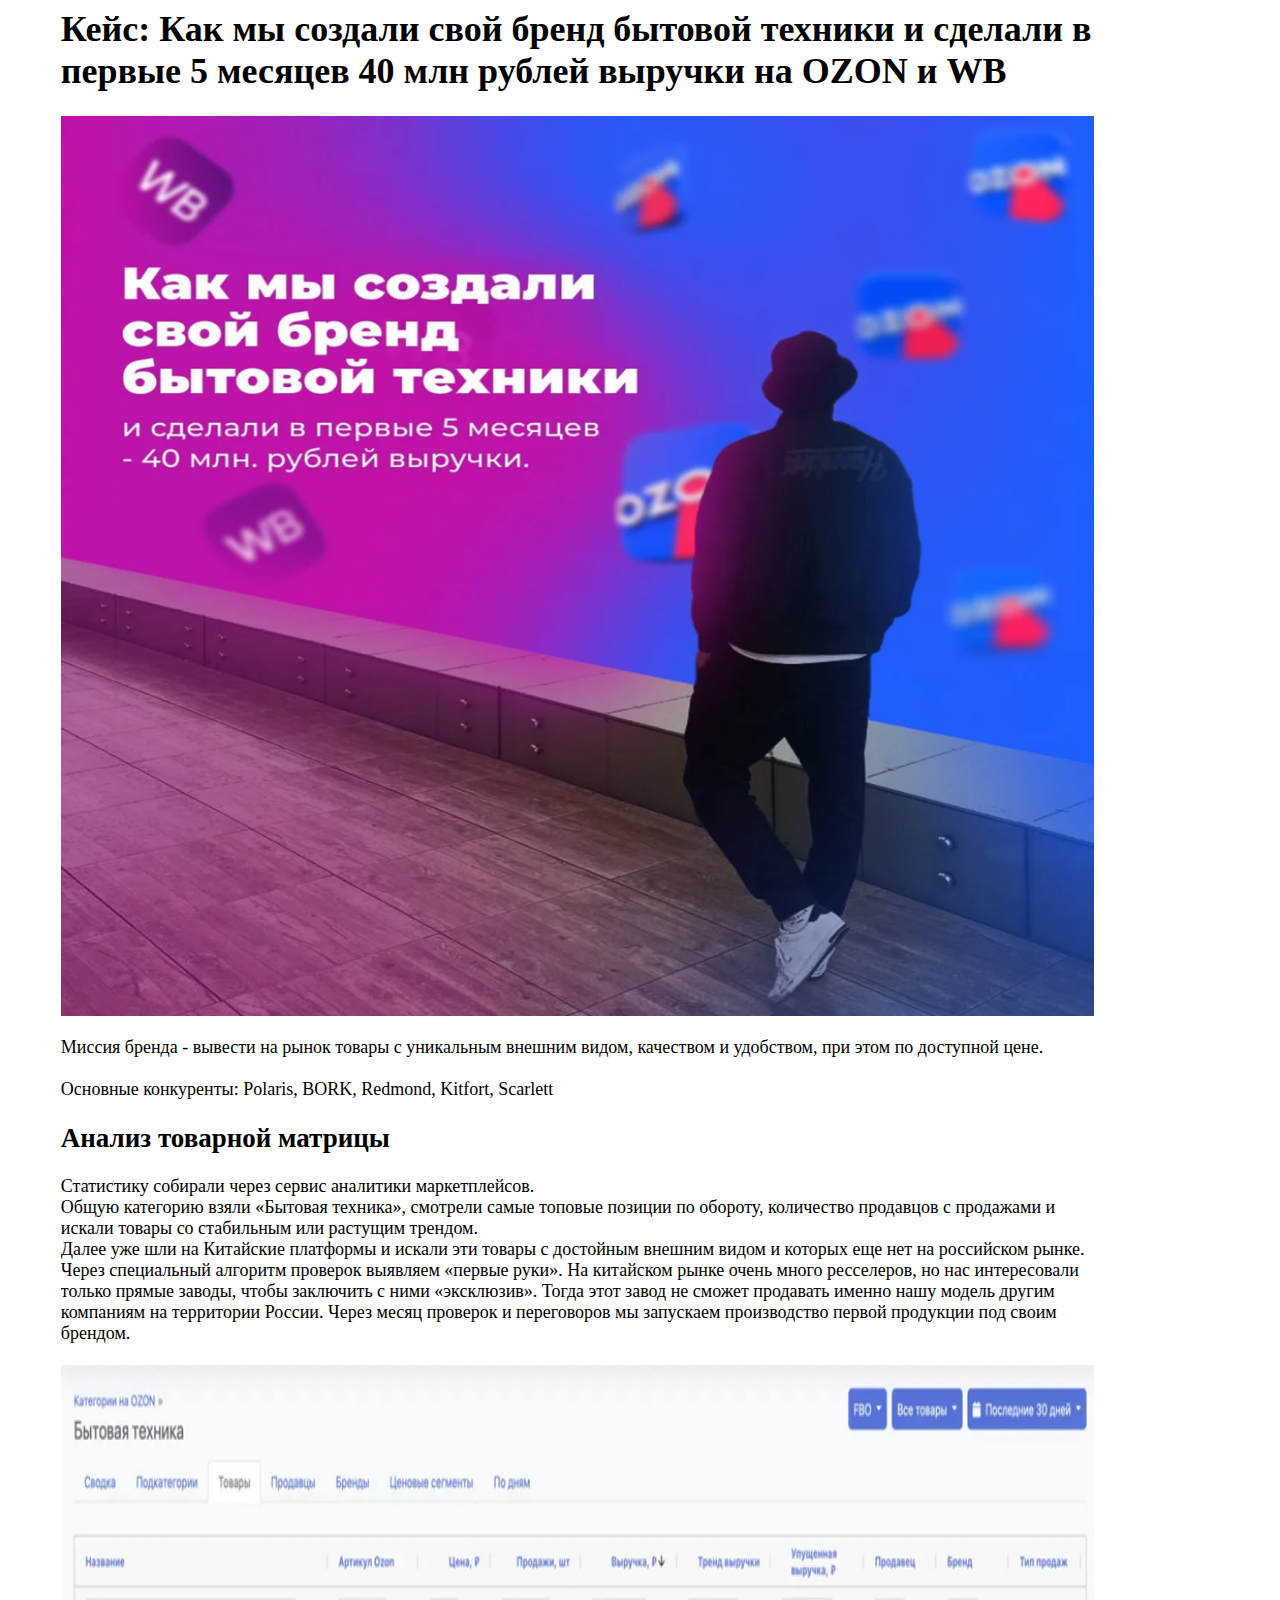
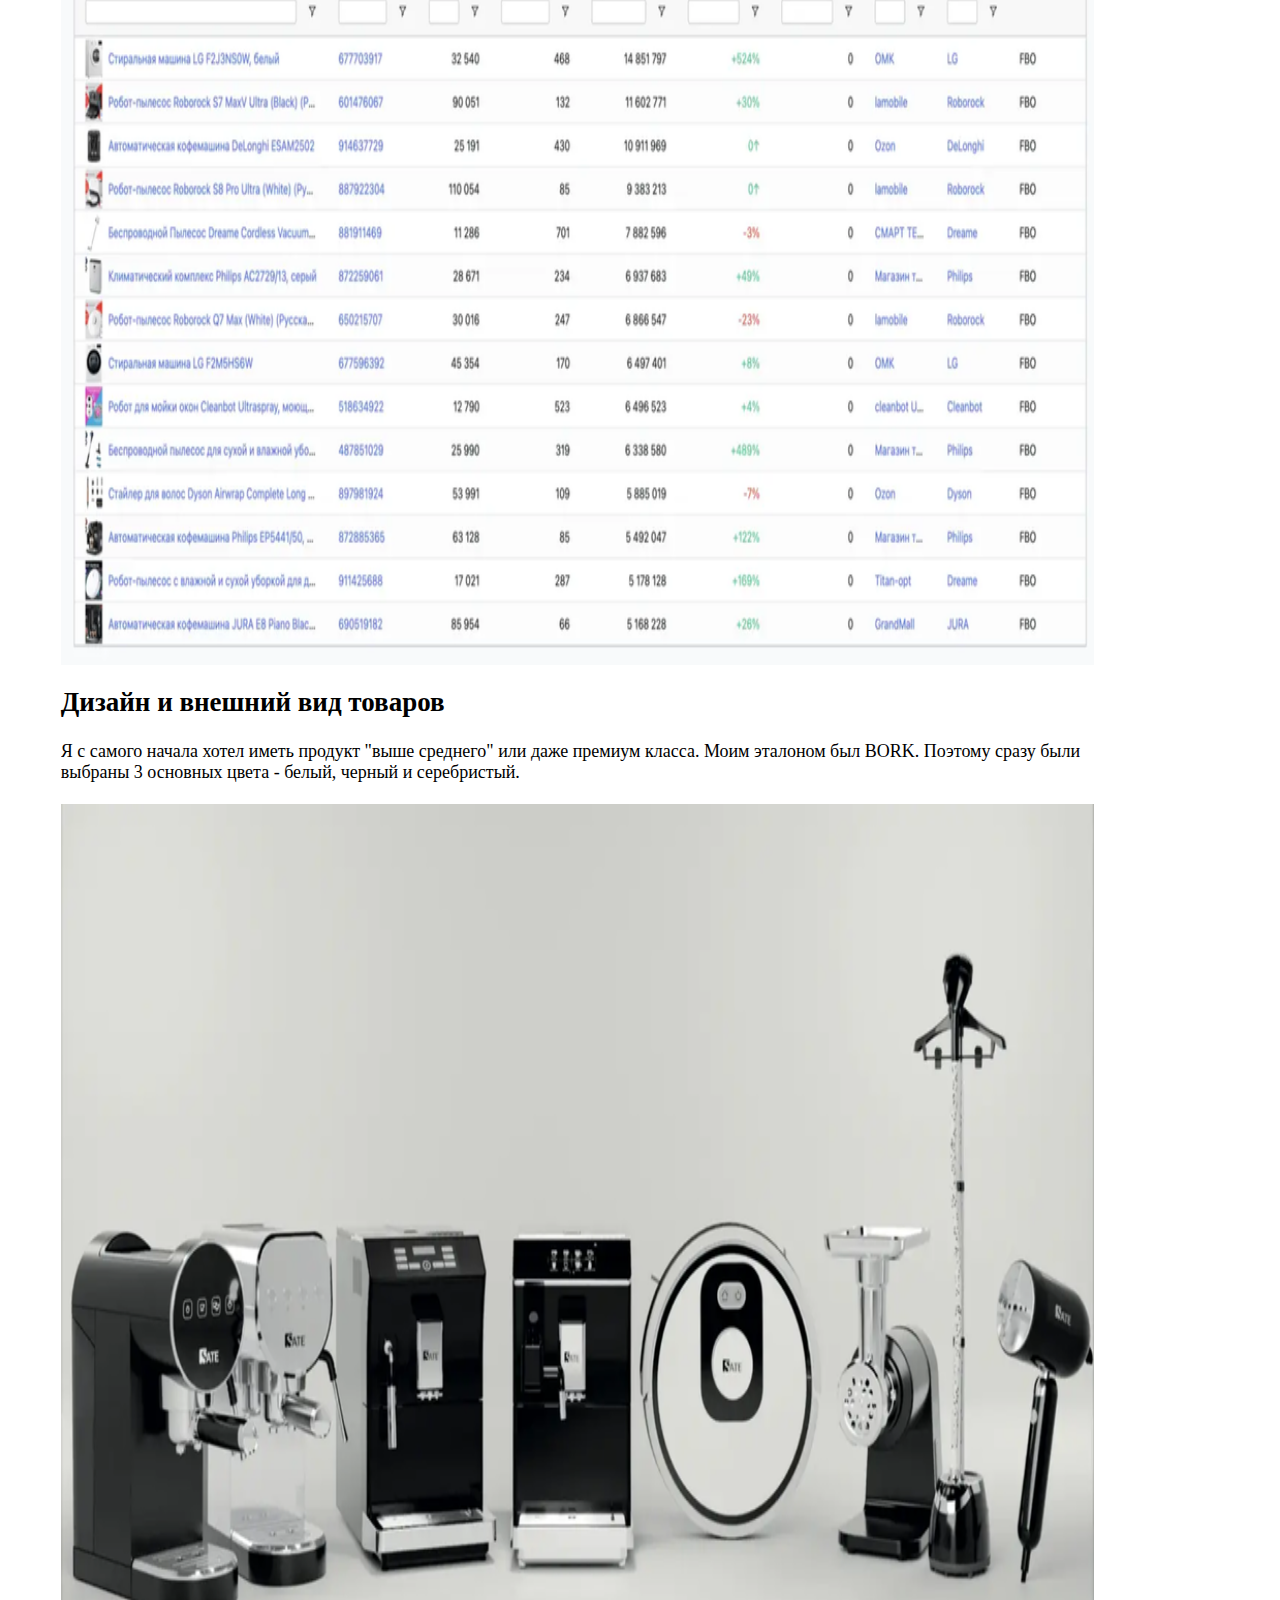
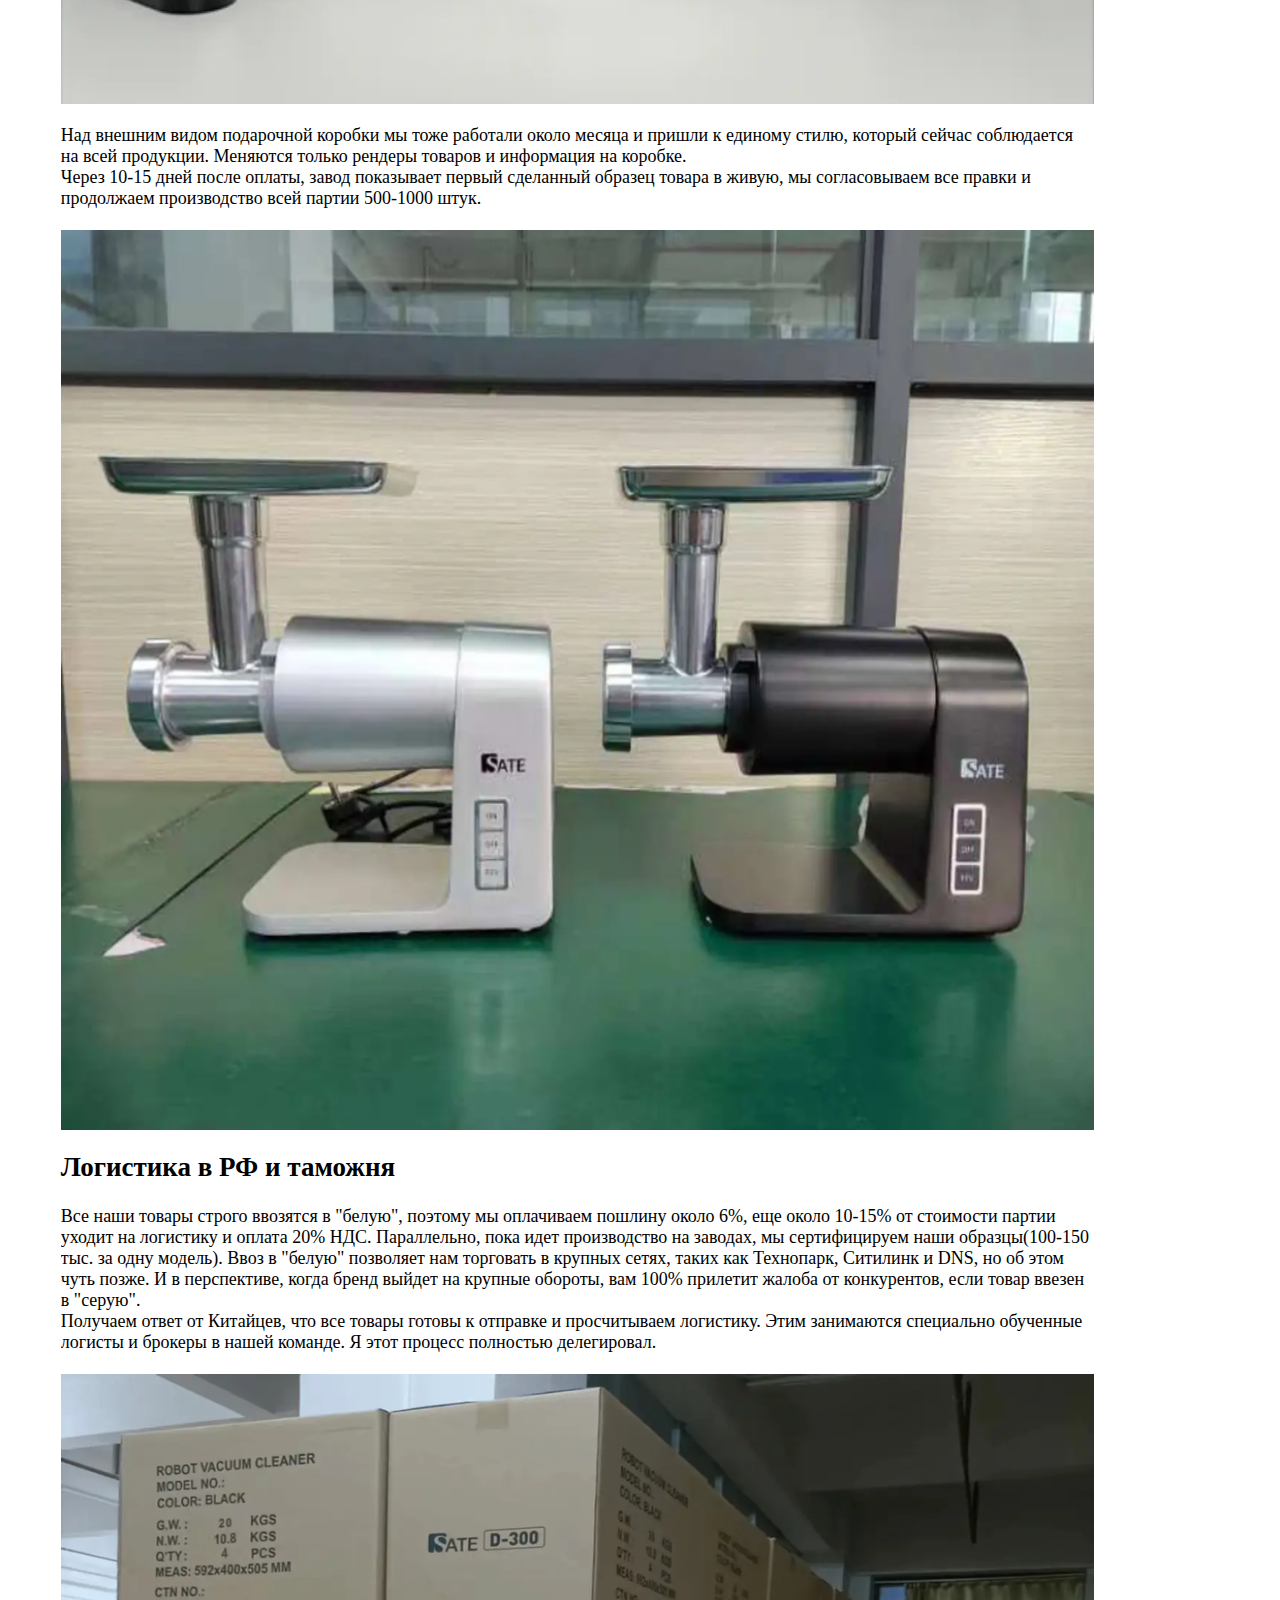
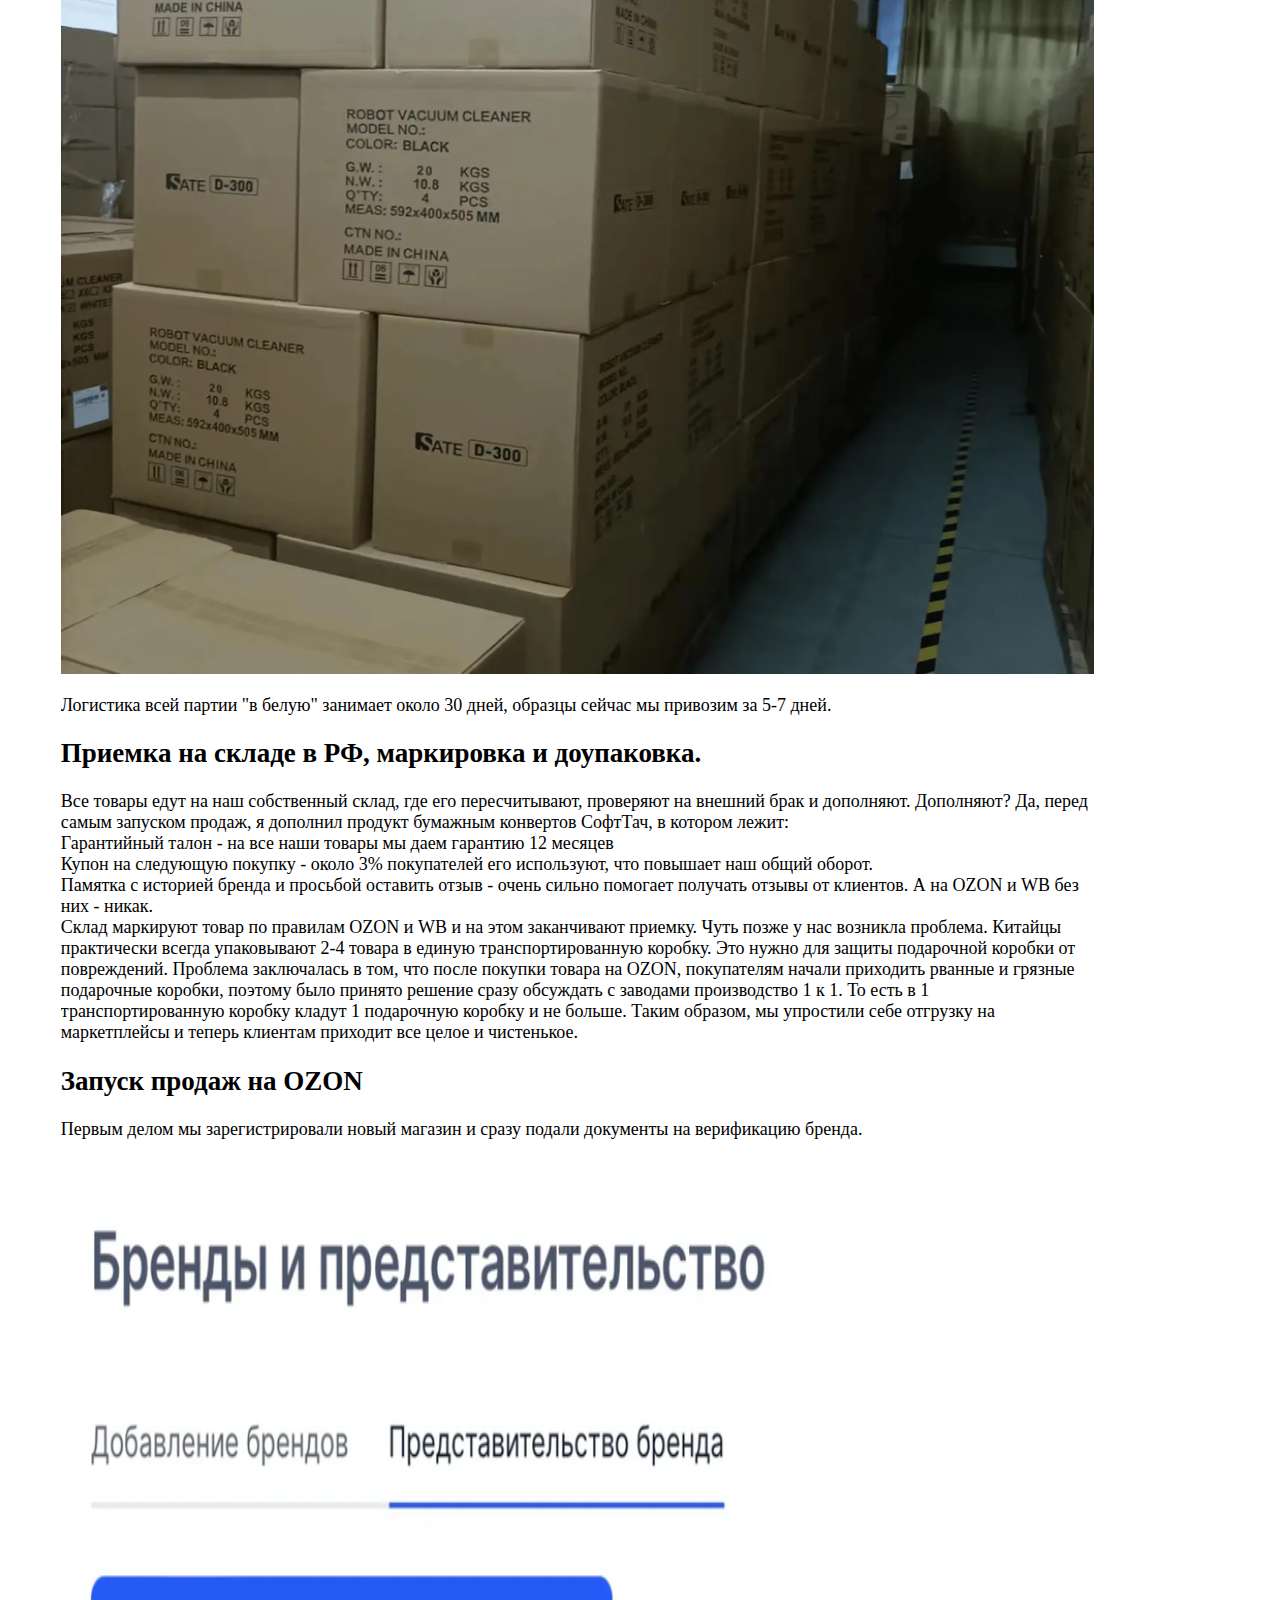
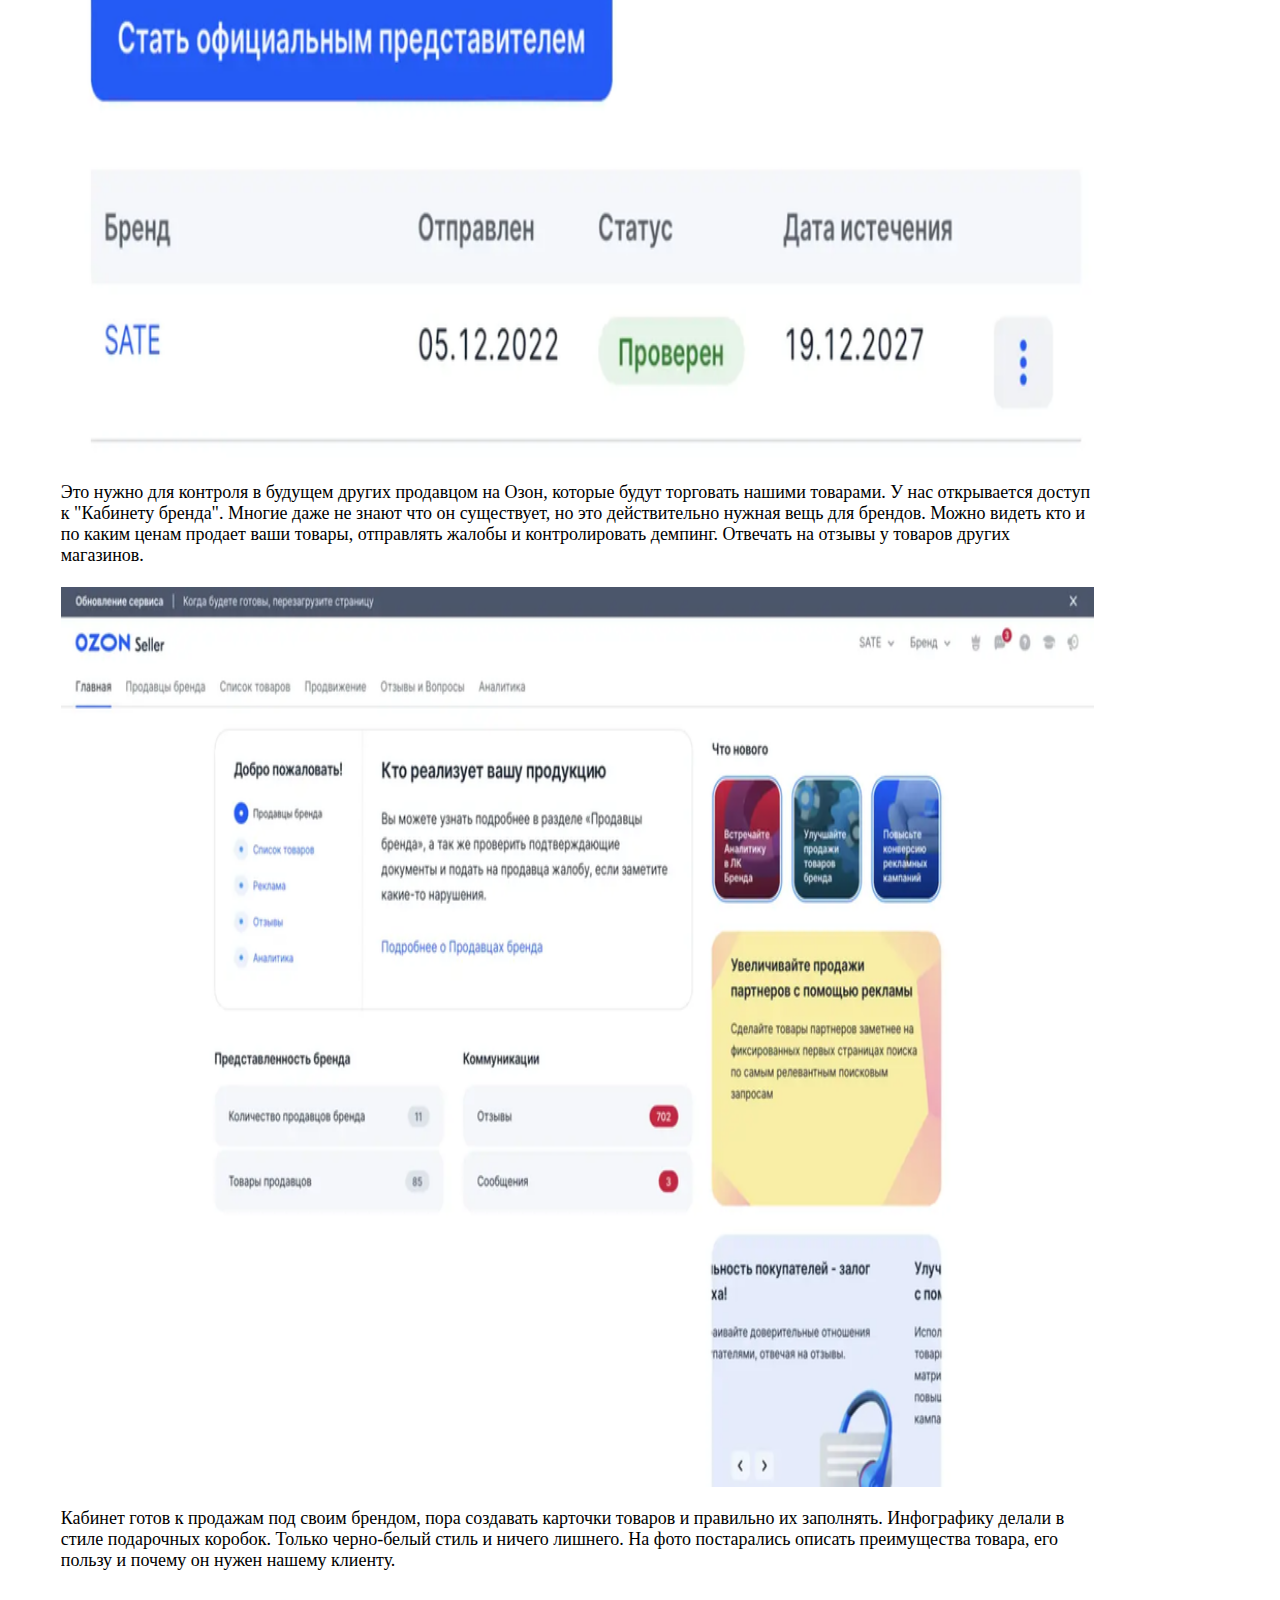
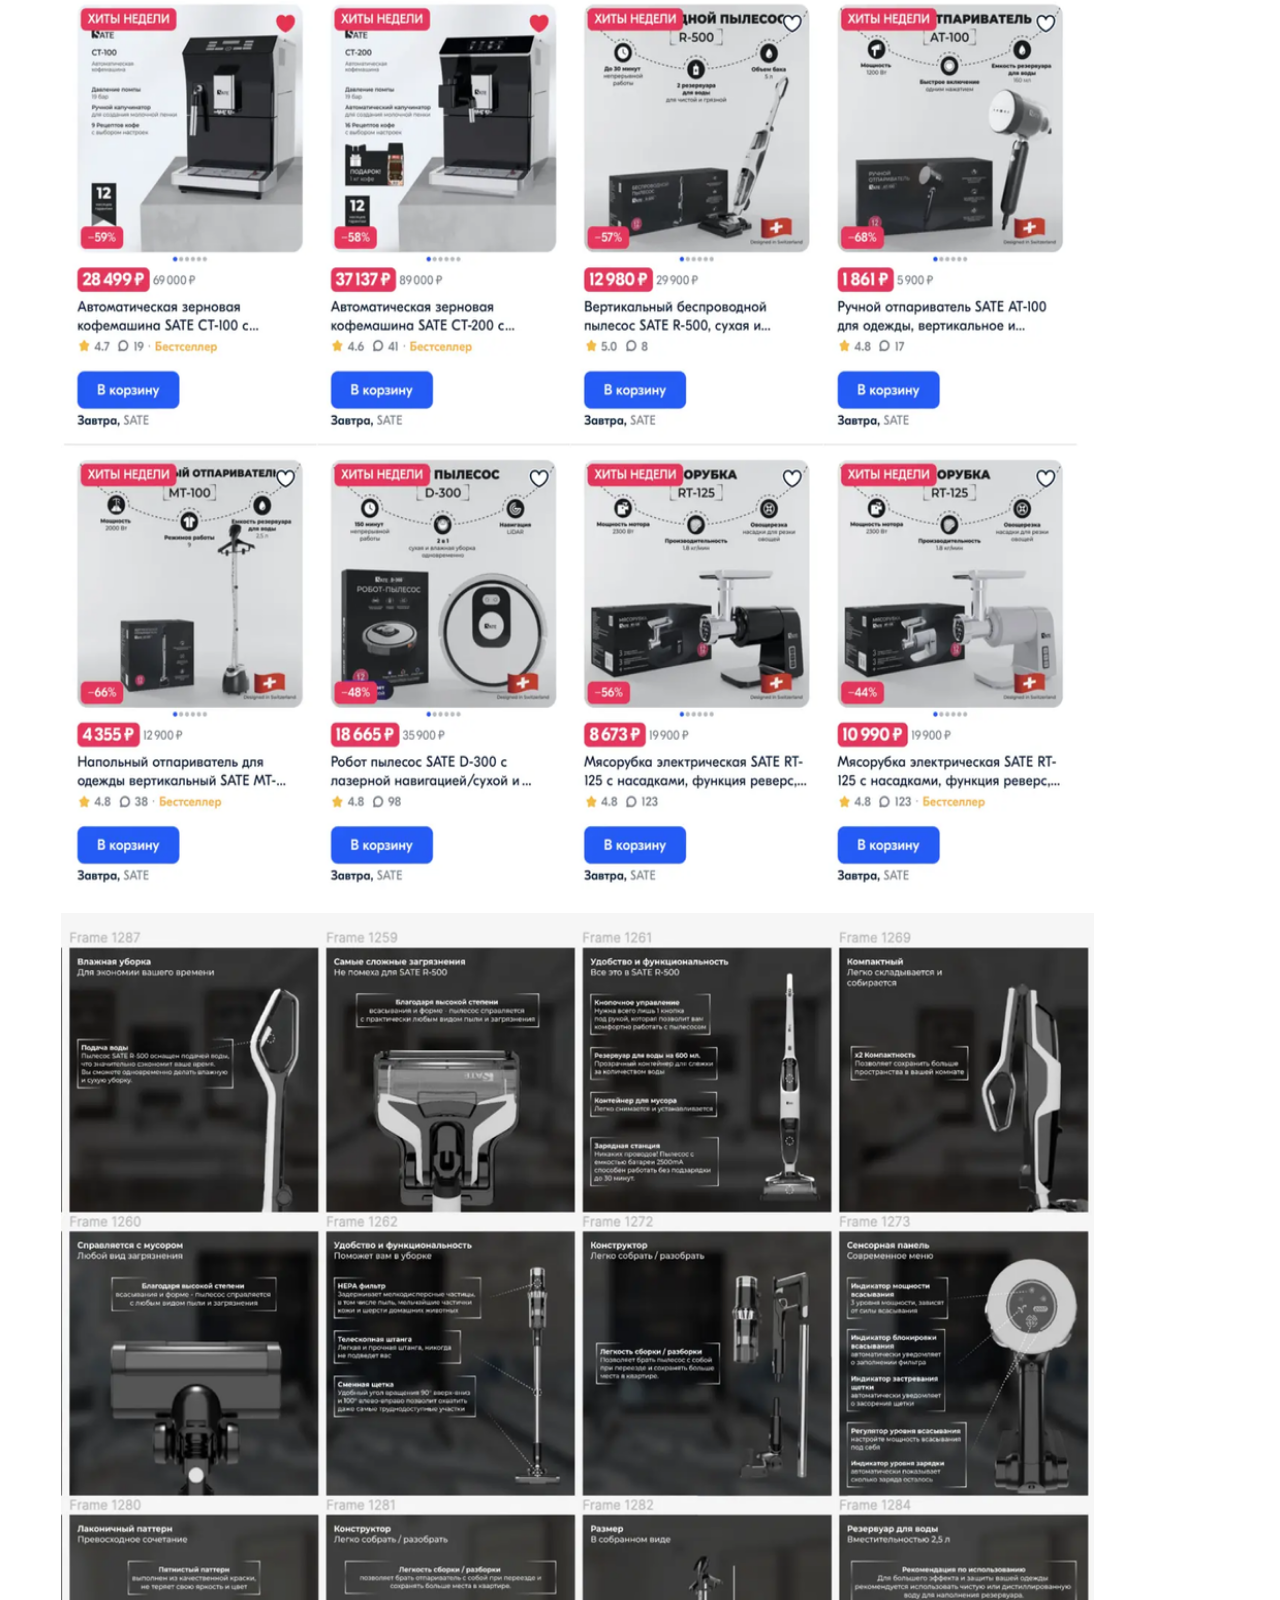
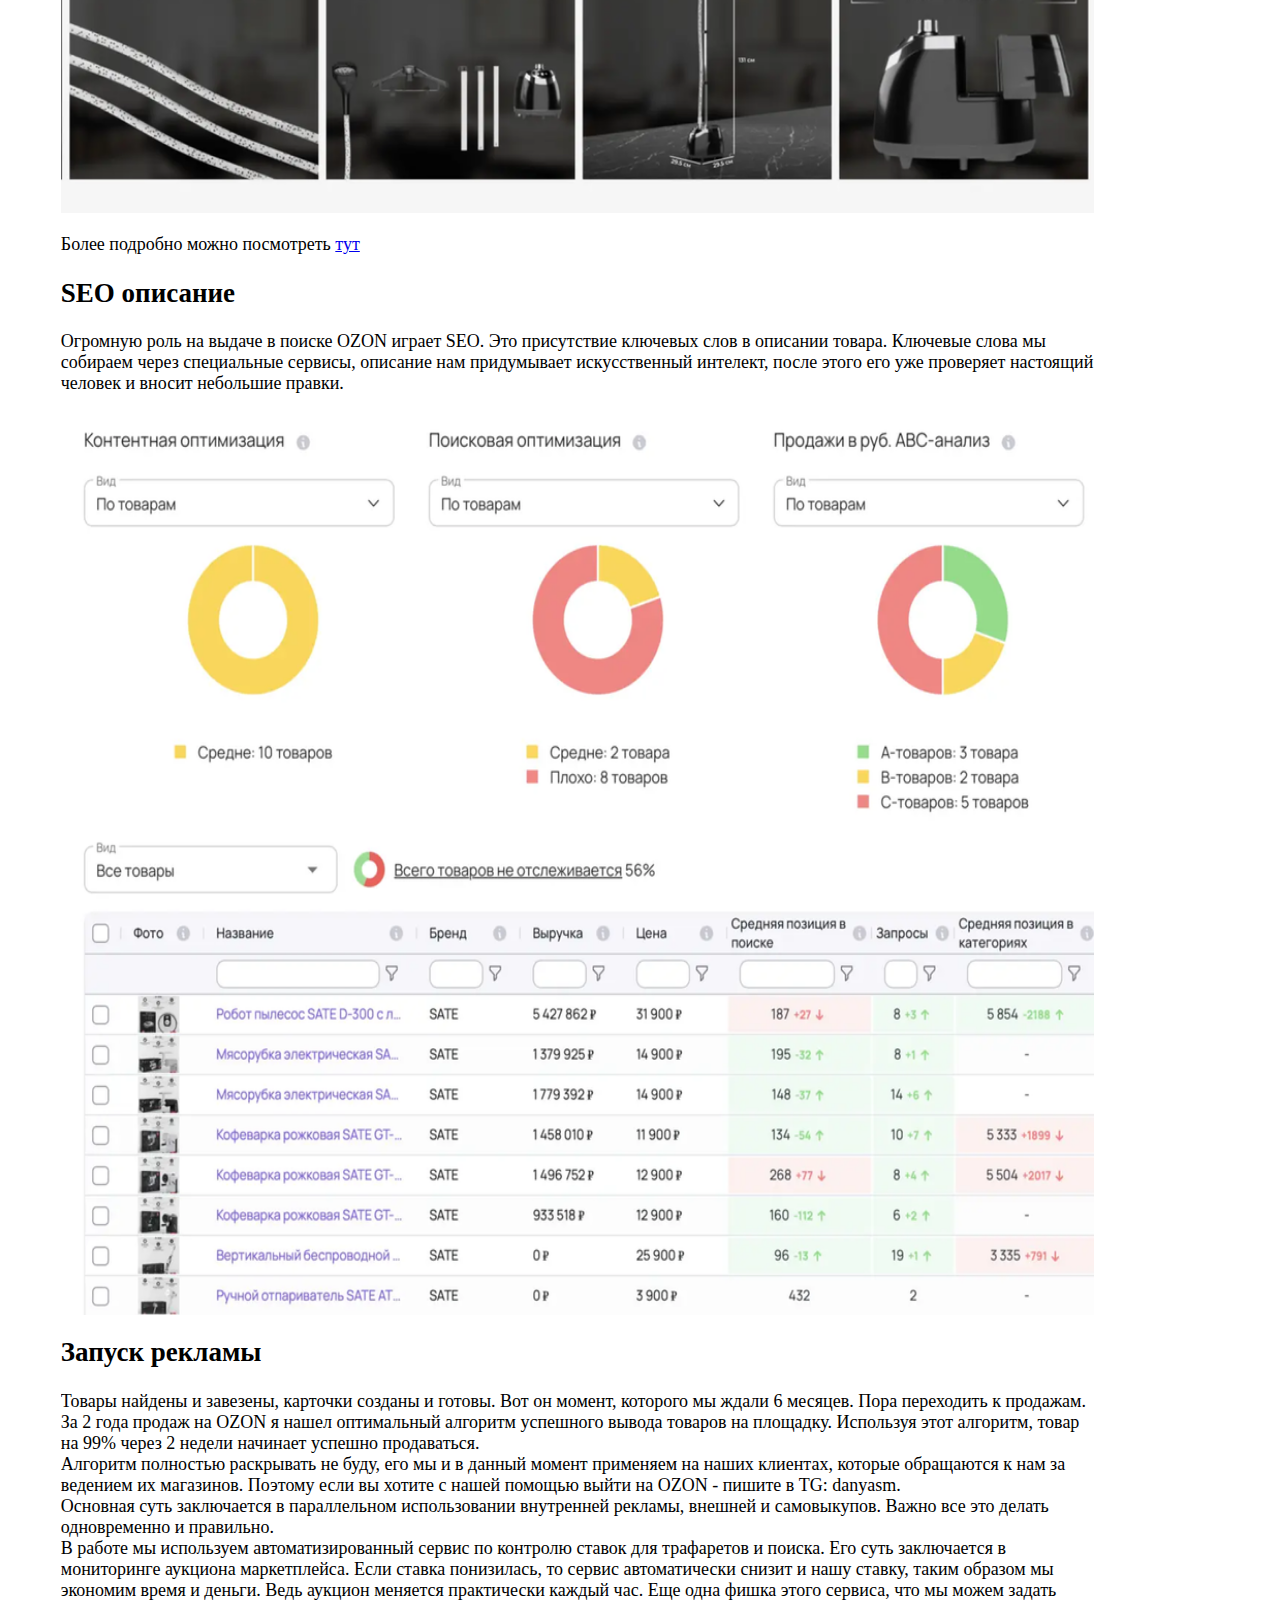
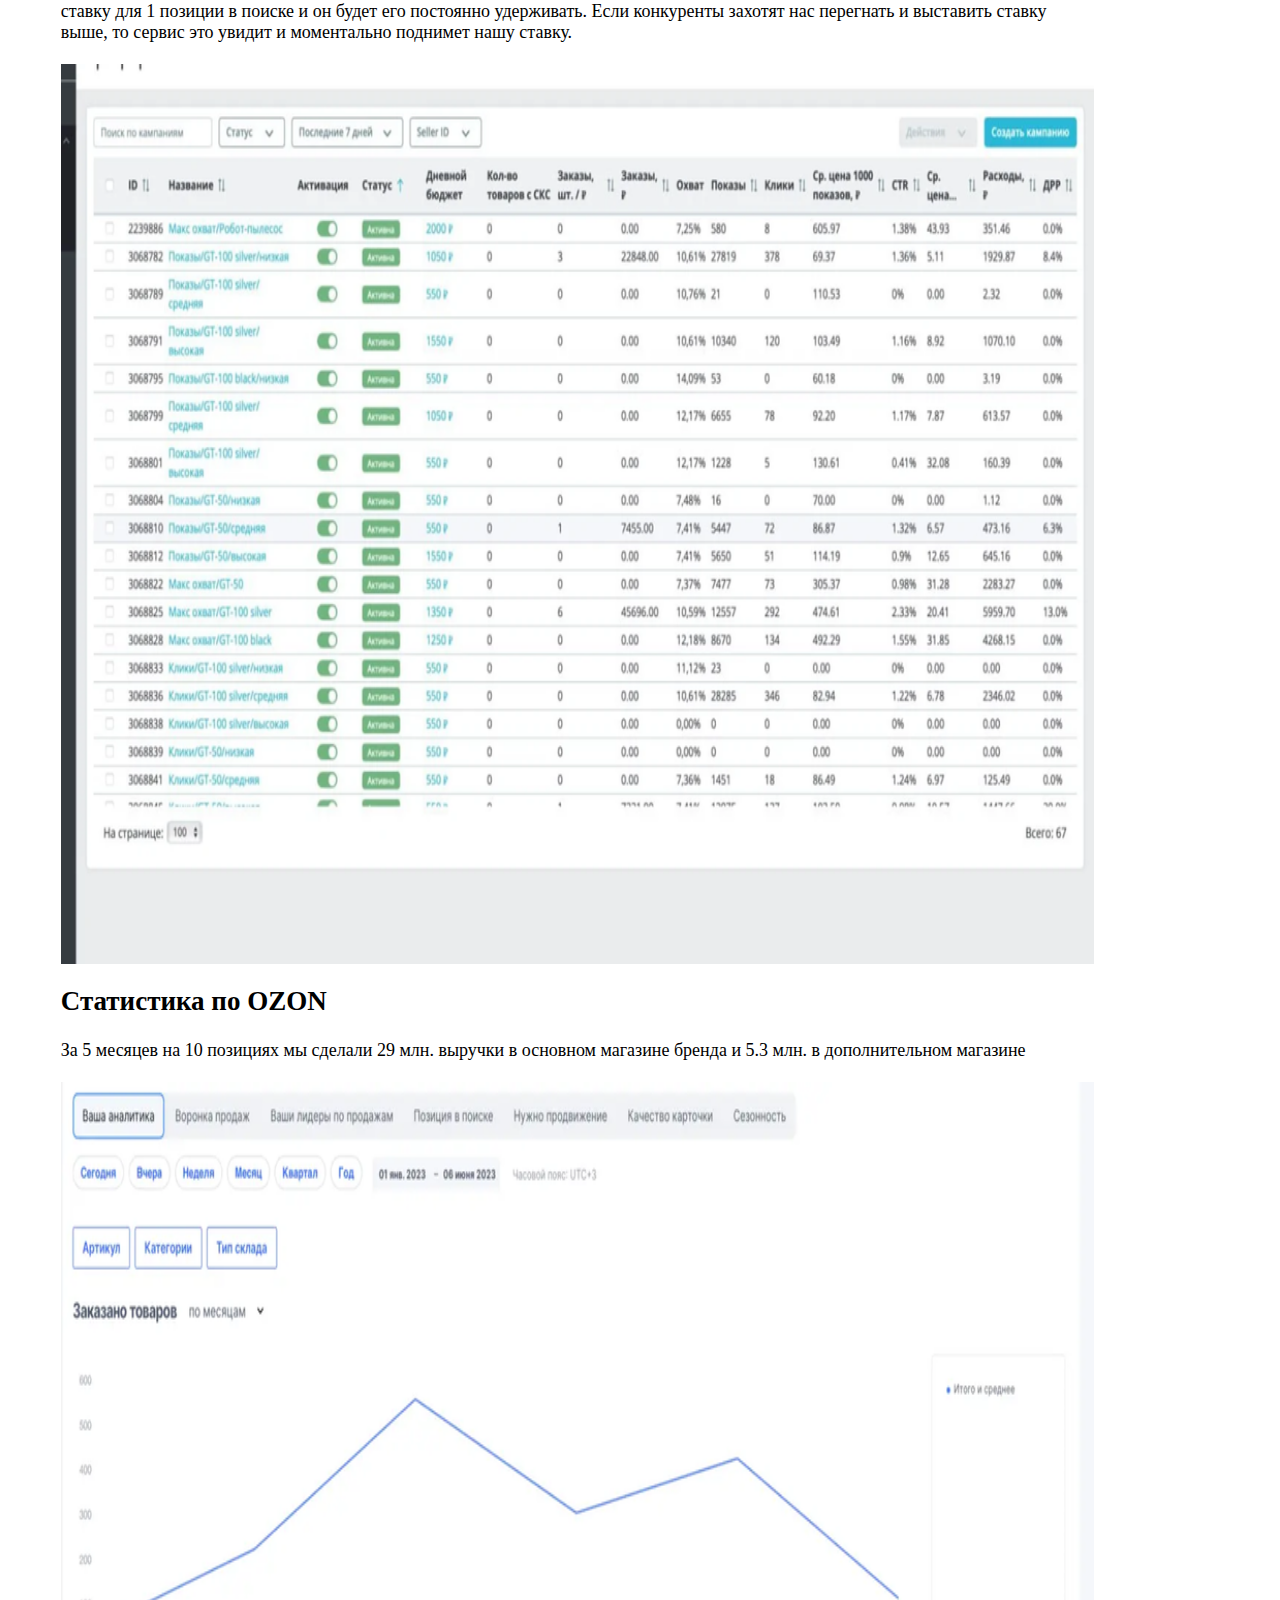
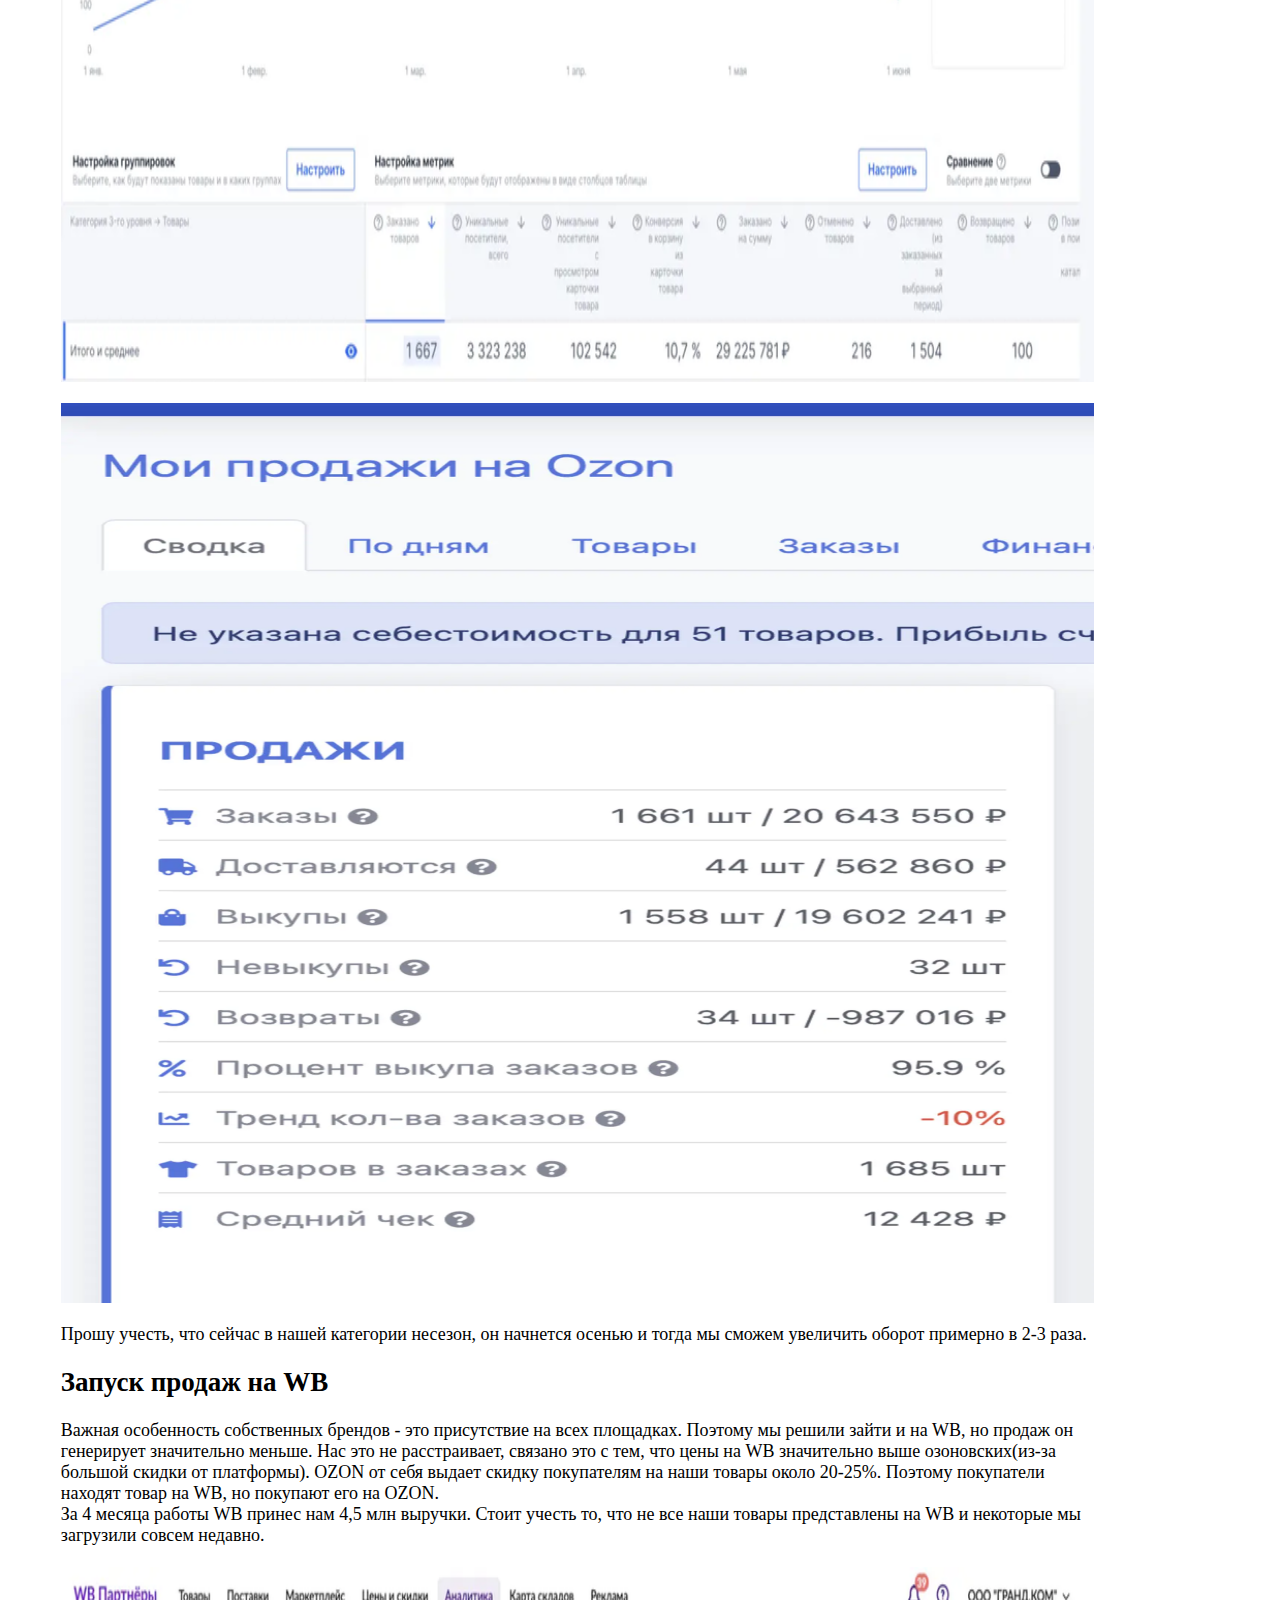
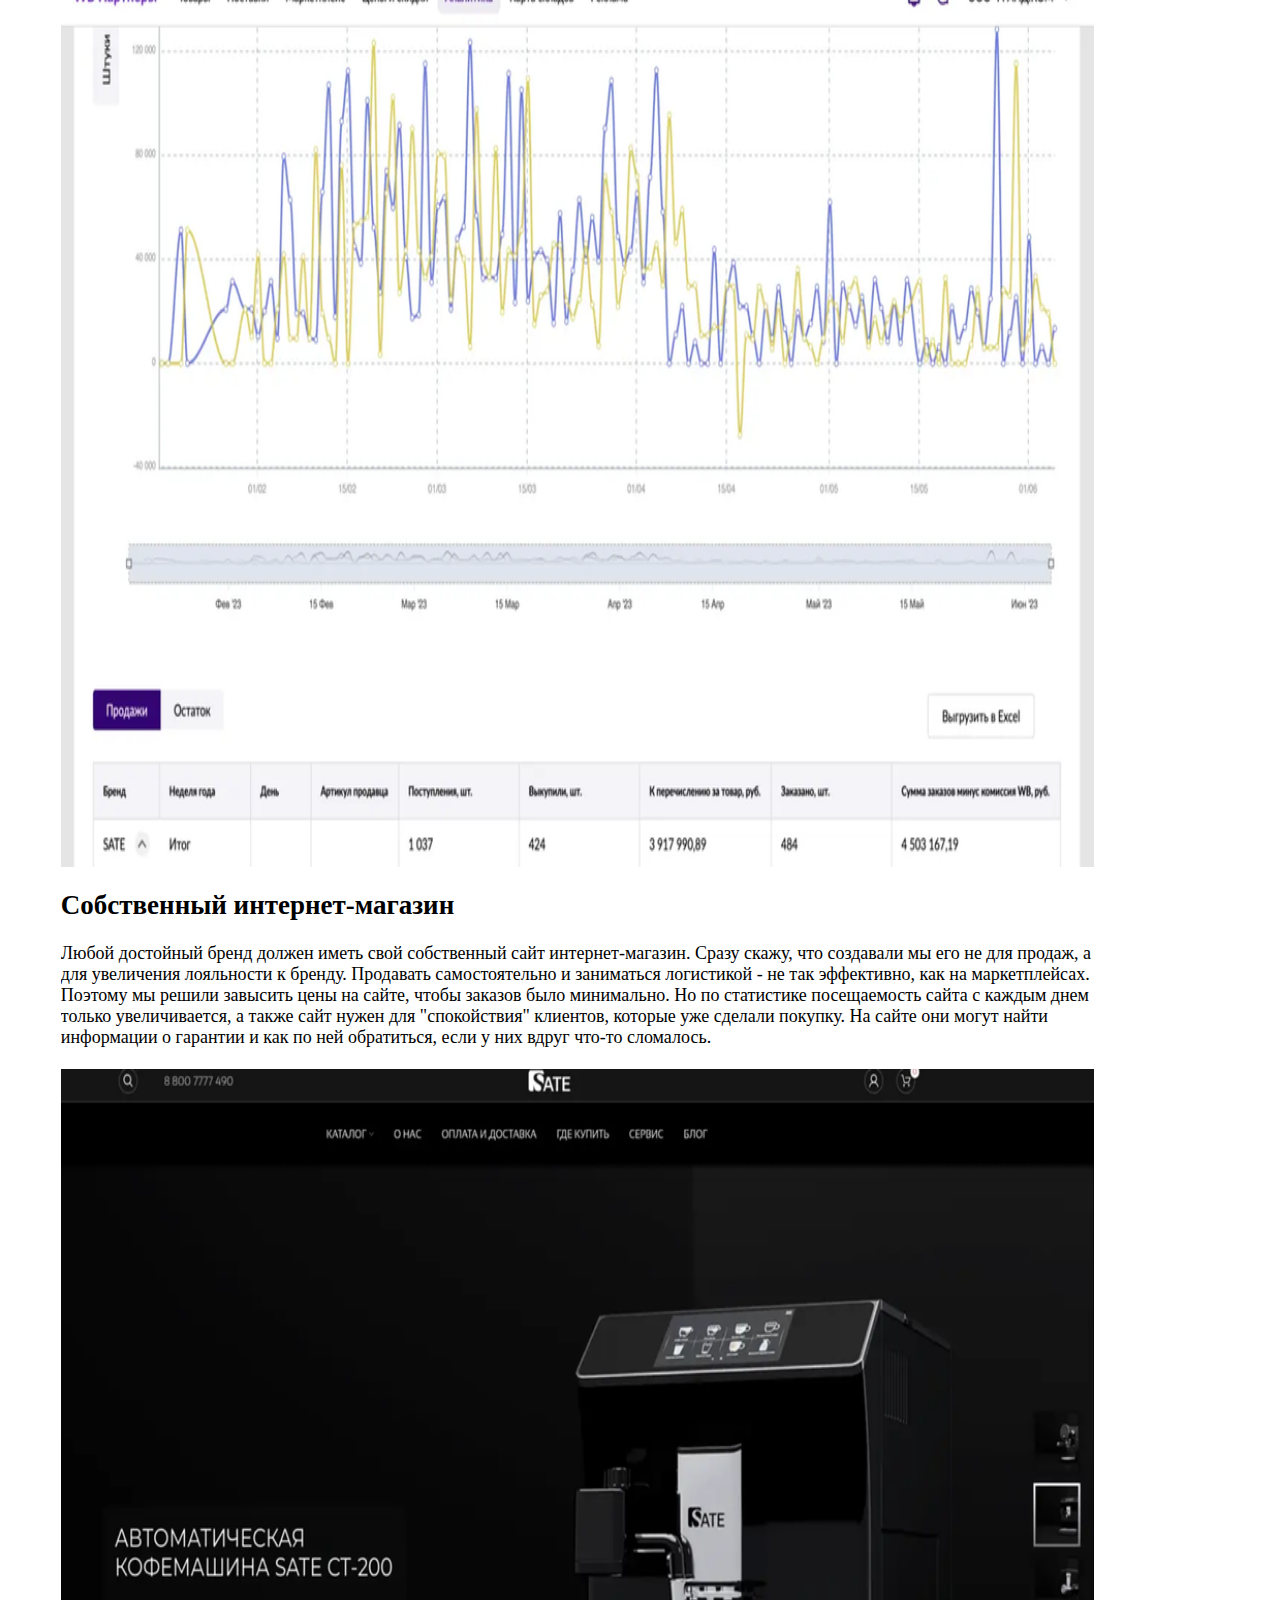
==== index.html @ 801f8dc7 "Update index.html" ====
<html style="height:100%; width:95%">
<head>
   <meta charset="UTF-8">
   <meta http-equiv="X-UA-Compatible" content="IE=edge">
   <meta name="viewport" content="width=device-width, initial-scale=0.95">
   <title>Test Telegram WebApps API</title>
    <style>
       body,div,p{overflow-x: hidden;}
      body{
         color: var(--tg-theme-text-color);
         background: var(--tg-theme-bg-color);
         flex-direction: column;
         align-items: center;
         font-size: 18px;
         margin-left: 5%;
      }
      .hint{
         color: var(--tg-theme-hint-color);
      }
      .link{
         color: var(--tg-theme-link-color);
      }
      .button{
         background: var(--tg-theme-button-color);
         color: var(--tg-theme-button-text-color);
         border: none;
         font-size: 18px;
      }
      .button:not(:last-child){
         margin-bottom: 20px
      }
      #usercard{
         text-align: center;
      }
   </style>
</head>
<body style="height:100%; width:85%"><h1>Кейс: Как мы создали свой бренд бытовой техники и сделали в первые 5 месяцев 40 млн рублей выручки на OZON и WB</h1><div><img alt="Untitled" src="img/Untitled(0).png" style="height:100%; width:100%"></div><br><div>Миссия бренда - вывести на рынок товары с уникальным внешним видом, качеством и удобством, при этом по доступной цене.</div><br><div>Основные конкуренты: Polaris, BORK, Redmond, Kitfort, Scarlett</div><h2>Анализ товарной матрицы</h2><div>Статистику собирали через сервис аналитики маркетплейсов.</div><div>Общую категорию взяли «Бытовая техника», смотрели самые топовые позиции по обороту, количество продавцов с продажами и искали товары со стабильным или растущим трендом.</div><div>Далее уже шли на Китайские платформы и искали эти товары с достойным внешним видом и которых еще нет на российском рынке.</div><div>Через специальный алгоритм проверок выявляем «первые руки». На китайском рынке очень много ресселеров, но нас интересовали только прямые заводы, чтобы заключить с ними «эксклюзив». Тогда этот завод не сможет продавать именно нашу модель другим компаниям на территории России. Через месяц проверок и переговоров мы запускаем производство первой продукции под своим брендом.</div><br><div><img alt="Untitled" src="img/Untitled(1).png" style="height:100%; width:100%"></div><h2>Дизайн и внешний вид товаров</h2><div>Я с самого начала хотел иметь продукт "выше среднего" или даже премиум класса. Моим эталоном был BORK. Поэтому сразу были выбраны 3 основных цвета - белый, черный и серебристый.</div><br><div><img alt="Untitled" src="img/Untitled(2).png" style="height:100%; width:100%"></div><br><div>Над внешним видом подарочной коробки мы тоже работали около месяца и пришли к единому стилю, который сейчас соблюдается на всей продукции. Меняются только рендеры товаров и информация на коробке.</div><div>Через 10-15 дней после оплаты, завод показывает первый сделанный образец товара в живую, мы согласовываем все правки и продолжаем производство всей партии 500-1000 штук.</div><br><div><img alt="Untitled" src="img/Untitled(3).png" style="height:100%; width:100%"></div><h2>Логистика в РФ и таможня</h2><div>Все наши товары строго ввозятся в "белую", поэтому мы оплачиваем пошлину около 6%, еще около 10-15% от стоимости партии уходит на логистику и оплата 20% НДС. Параллельно, пока идет производство на заводах, мы сертифицируем наши образцы(100-150 тыс. за одну модель). Ввоз в "белую" позволяет нам торговать в крупных сетях, таких как Технопарк, Ситилинк и DNS, но об этом чуть позже. И в перспективе, когда бренд выйдет на крупные обороты, вам 100% прилетит жалоба от конкурентов, если товар ввезен в "серую".</div><div>Получаем ответ от Китайцев, что все товары готовы к отправке и просчитываем логистику. Этим занимаются специально обученные логисты и брокеры в нашей команде. Я этот процесс полностью делегировал.</div><br><div><img alt="Untitled" src="img/Untitled(4).png" style="height:100%; width:100%"></div><br><div>Логистика всей партии "в белую" занимает около 30 дней, образцы сейчас мы привозим за 5-7 дней.</div><h2>Приемка на складе в РФ, маркировка и доупаковка.</h2><div>Все товары едут на наш собственный склад, где его пересчитывают, проверяют на внешний брак и дополняют. Дополняют? Да, перед самым запуском продаж, я дополнил продукт бумажным конвертов СофтТач, в котором лежит:</div><div>Гарантийный талон - на все наши товары мы даем гарантию 12 месяцев</div><div>Купон на следующую покупку - около 3% покупателей его используют, что повышает наш общий оборот.</div><div>Памятка с историей бренда и просьбой оставить отзыв - очень сильно помогает получать отзывы от клиентов. А на OZON и WB без них - никак.</div><div>Склад маркируют товар по правилам OZON и WB и на этом заканчивают приемку. Чуть позже у нас возникла проблема. Китайцы практически всегда упаковывают 2-4 товара в единую транспортированную коробку. Это нужно для защиты подарочной коробки от повреждений. Проблема заключалась в том, что после покупки товара на OZON, покупателям начали приходить рванные и грязные подарочные коробки, поэтому было принято решение сразу обсуждать с заводами производство 1 к 1. То есть в 1 транспортированную коробку кладут 1 подарочную коробку и не больше. Таким образом, мы упростили себе отгрузку на маркетплейсы и теперь клиентам приходит все целое и чистенькое.</div><h2>Запуск продаж на OZON</h2><div>Первым делом мы зарегистрировали новый магазин и сразу подали документы на верификацию бренда.</div><br><div><img alt="Untitled" src="img/Untitled(5).png" style="height:100%; width:100%"></div><br><div>Это нужно для контроля в будущем других продавцом на Озон, которые будут торговать нашими товарами. У нас открывается доступ к "Кабинету бренда". Многие даже не знают что он существует, но это действительно нужная вещь для брендов. Можно видеть кто и по каким ценам продает ваши товары, отправлять жалобы и контролировать демпинг. Отвечать на отзывы у товаров других магазинов.</div><br><div><img alt="Untitled" src="img/Untitled(6).png" style="height:100%; width:100%"></div><br><div>Кабинет готов к продажам под своим брендом, пора создавать карточки товаров и правильно их заполнять. Инфографику делали в стиле подарочных коробок. Только черно-белый стиль и ничего лишнего. На фото постарались описать преимущества товара, его пользу и почему он нужен нашему клиенту.</div><br><div><img alt="Untitled" src="img/Untitled(7).png" style="height:100%; width:100%"></div><br><div><img alt="Untitled" src="img/Untitled(8).png" style="height:100%; width:100%"></div><br><div>Более подробно можно посмотреть&nbsp;<a href="https://www.ozon.ru/seller/sate-631363/products/?miniapp=seller_631363">тут</a></div><h2>SEO описание</h2><div>Огромную роль на выдаче в поиске OZON играет SEO. Это присутствие ключевых слов в описании товара. Ключевые слова мы собираем через специальные сервисы, описание нам придумывает искусственный интелект, после этого его уже проверяет настоящий человек и вносит небольшие правки.</div><br><div><img alt="Untitled" src="img/Untitled(9).png" style="height:100%; width:100%"></div><h2>Запуск рекламы</h2><div>Товары найдены и завезены, карточки созданы и готовы. Вот он момент, которого мы ждали 6 месяцев. Пора переходить к продажам. За 2 года продаж на OZON я нашел оптимальный алгоритм успешного вывода товаров на площадку. Используя этот алгоритм, товар на 99% через 2 недели начинает успешно продаваться.</div><div>Алгоритм полностью раскрывать не буду, его мы и в данный момент применяем на наших клиентах, которые обращаются к нам за ведением их магазинов. Поэтому если вы хотите с нашей помощью выйти на OZON - пишите в TG: danyasm.</div><div>Основная суть заключается в параллельном использовании внутренней рекламы, внешней и самовыкупов. Важно все это делать одновременно и правильно.</div><div>В работе мы используем автоматизированный сервис по контролю ставок для трафаретов и поиска. Его суть заключается в мониторинге аукциона маркетплейса. Если ставка понизилась, то сервис автоматически снизит и нашу ставку, таким образом мы экономим время и деньги. Ведь аукцион меняется практически каждый час. Еще одна фишка этого сервиса, что мы можем задать ставку для 1 позиции в поиске и он будет его постоянно удерживать. Если конкуренты захотят нас перегнать и выставить ставку выше, то сервис это увидит и моментально поднимет нашу ставку.</div><br><div><img alt="Untitled" src="img/Untitled(10).png" style="height:100%; width:100%"></div><h2>Статистика по OZON</h2><div>За 5 месяцев на 10 позициях мы сделали 29 млн. выручки в основном магазине бренда и 5.3 млн. в дополнительном магазине</div><br><div><img alt="Untitled" src="img/Untitled(11).png" style="height:100%; width:100%"></div><br><div><img alt="Untitled" src="img/Untitled(12).png" style="height:100%; width:100%"></div><br><div>Прошу учесть, что сейчас в нашей категории несезон, он начнется осенью и тогда мы сможем увеличить оборот примерно в 2-3 раза.</div><h2>Запуск продаж на WB</h2><div>Важная особенность собственных брендов - это присутствие на всех площадках. Поэтому мы решили зайти и на WB, но продаж он генерирует значительно меньше. Нас это не расстраивает, связано это с тем, что цены на WB значительно выше озоновских(из-за большой скидки от платформы). OZON от себя выдает скидку покупателям на наши товары около 20-25%. Поэтому покупатели находят товар на WB, но покупают его на OZON.</div><div>За 4 месяца работы WB принес нам 4,5 млн выручки. Стоит учесть то, что не все наши товары представлены на WB и некоторые мы загрузили совсем недавно.</div><br><div><img alt="Untitled" src="img/Untitled(13).png" style="height:100%; width:100%"></div><h2>Собственный интернет-магазин</h2><div>Любой достойный бренд должен иметь свой собственный сайт интернет-магазин. Сразу скажу, что создавали мы его не для продаж, а для увеличения лояльности к бренду. Продавать самостоятельно и заниматься логистикой - не так эффективно, как на маркетплейсах. Поэтому мы решили завысить цены на сайте, чтобы заказов было минимально. Но по статистике посещаемость сайта с каждым днем только увеличивается, а также сайт нужен для "спокойствия" клиентов, которые уже сделали покупку. На сайте они могут найти информации о гарантии и как по ней обратиться, если у них вдруг что-то сломалось.</div><br><div><img alt="Untitled" src="img/Untitled(14).png" style="height:100%; width:100%"></div><div>Сайт: <a href="http://sate.su/">sate.su</a></div><h2>Выход в оффлайн сети</h2><div>Через долгие переговоры нам удалось выйти в Технопарк и это огромное достижение для бренда, которому несколько месяцев. Сейчас мы стоим на одной полке с гигантами Polaris, Bork, Redmond и другие.</div><center><video style="height:100%; width:100%" controls="" autoplay="" name="media"><source src="https://leonardo.osnova.io/2db0fd28-c34f-571d-b581-a2b5a0762ad8/-/format/mp4/" type="video/mp4"></video></center><br><div>Так же мы представлены в интернет-магазинах Эльдорадо и Мвидео</div><br><div><img alt="Untitled" src="img/Untitled(15).png" style="height:100%; width:100%"></div><div><img alt="Untitled" src="img/Untitled(16).png" style="height:100%; width:100%"></div><br><div>Все это благодаря продуктивному общению с менеджерами и качественному товару, которого очень сейчас не хватает на полках оффлайн магазинов после ухода из России крупных брендов.</div><h2>Вывод</h2><div>Бренд SATE надежно укрепляется на рынке бытовой техники в России, благодаря правильному анализу от агентства Pride-UP. Мы быстро и эффективно подобрали товары, которые 100% будут продаваться на маркетплейсах, нашли проверенные фабрики в Китае, придумали уникальный дизайн, который выделяется на полке от конкурентов. Но самое главное, что за счет выстроенной годами системы выхода на маркетплейсы мы принесли компании 40 млн. выручки на новых товарах и новом бренде.</div><div>Теперь бренд SATE узнает все больше и больше человек, а лояльность к нему только растет. Мы продолжаем работу по проекту и в данный момент завозятся новые товары, улучшаются уже завезенные и повышаем продажи на маркетплейсах за счет внедрения новых инструментов.</div><br><div><img alt="Untitled" src="img/Untitled(17).png" style="height:100%; width:100%"></div><br><div>А теперь у вас есть 2 пути, закрыть эту статью или записаться ко мне на бесплатную диагностику, где я вам передам весь свой опыт. <strong>Если вы хотите уверенно и без проблем зайти на OZON или WB - Первым 20 написавшим - бесплатная часовая диагностика, на которой мы определим как ваш товар успешно продавать на OZON и WB. А если товара нет, то я подскажу какие позиции можно сейчас успешно запустить и как их найти и закупить в Китае по самым низким ценам.</strong></div><p style="text-align:center"><!-- notionvc: a0c997ed-993f-46c7-905e-533b56ad1c66 --></div></body>   

</html>
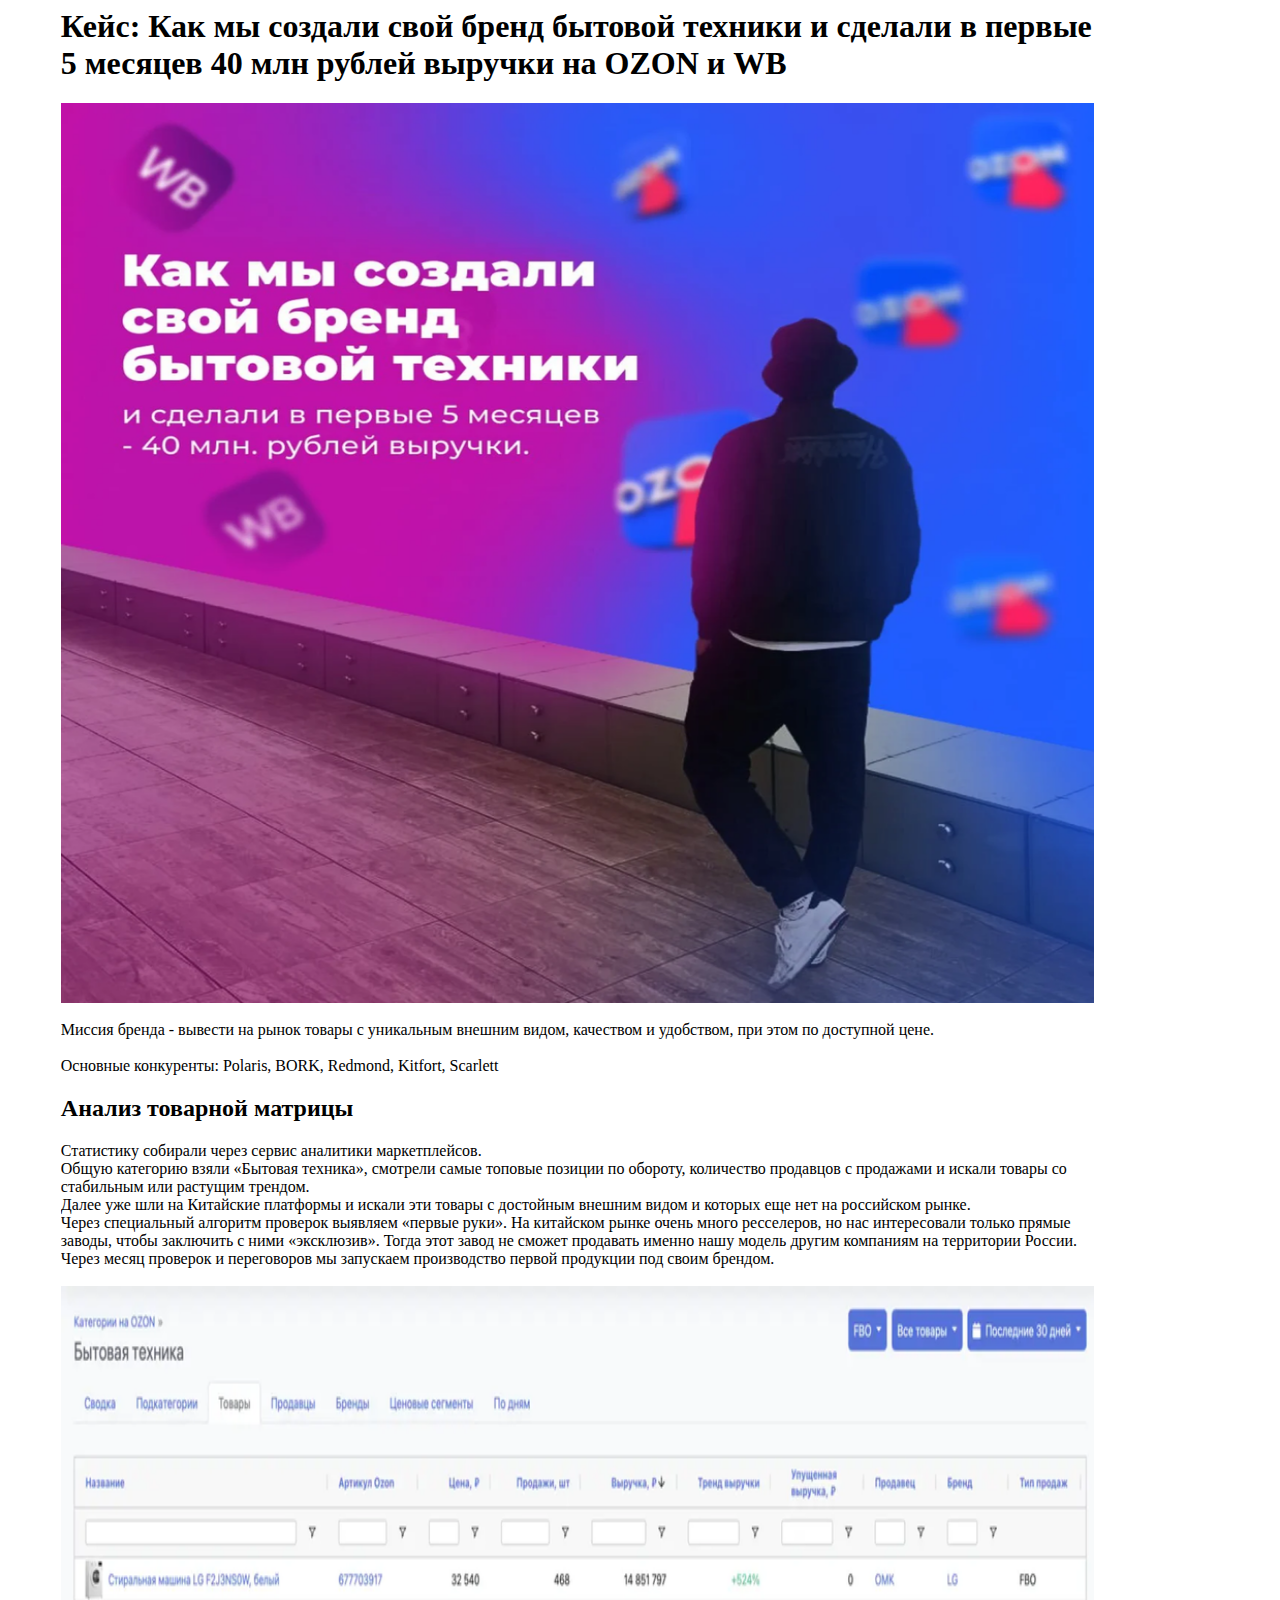
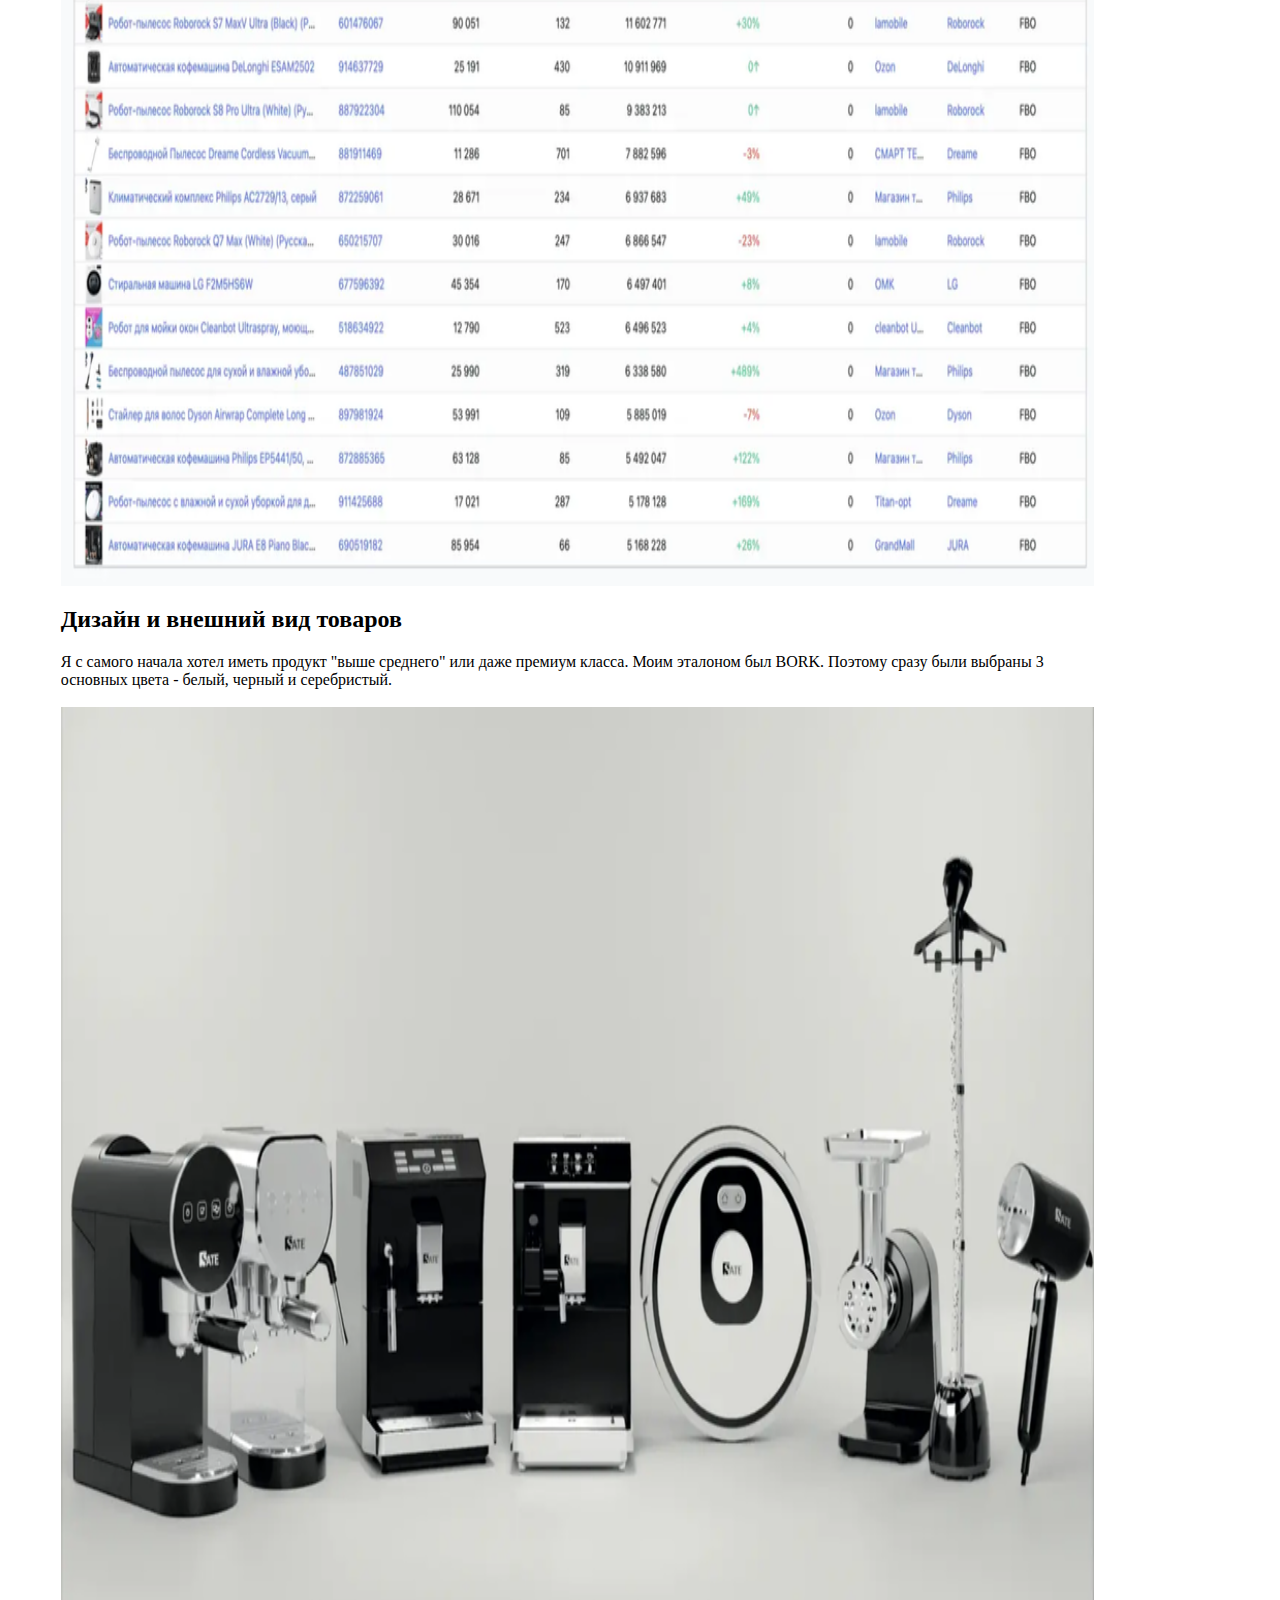
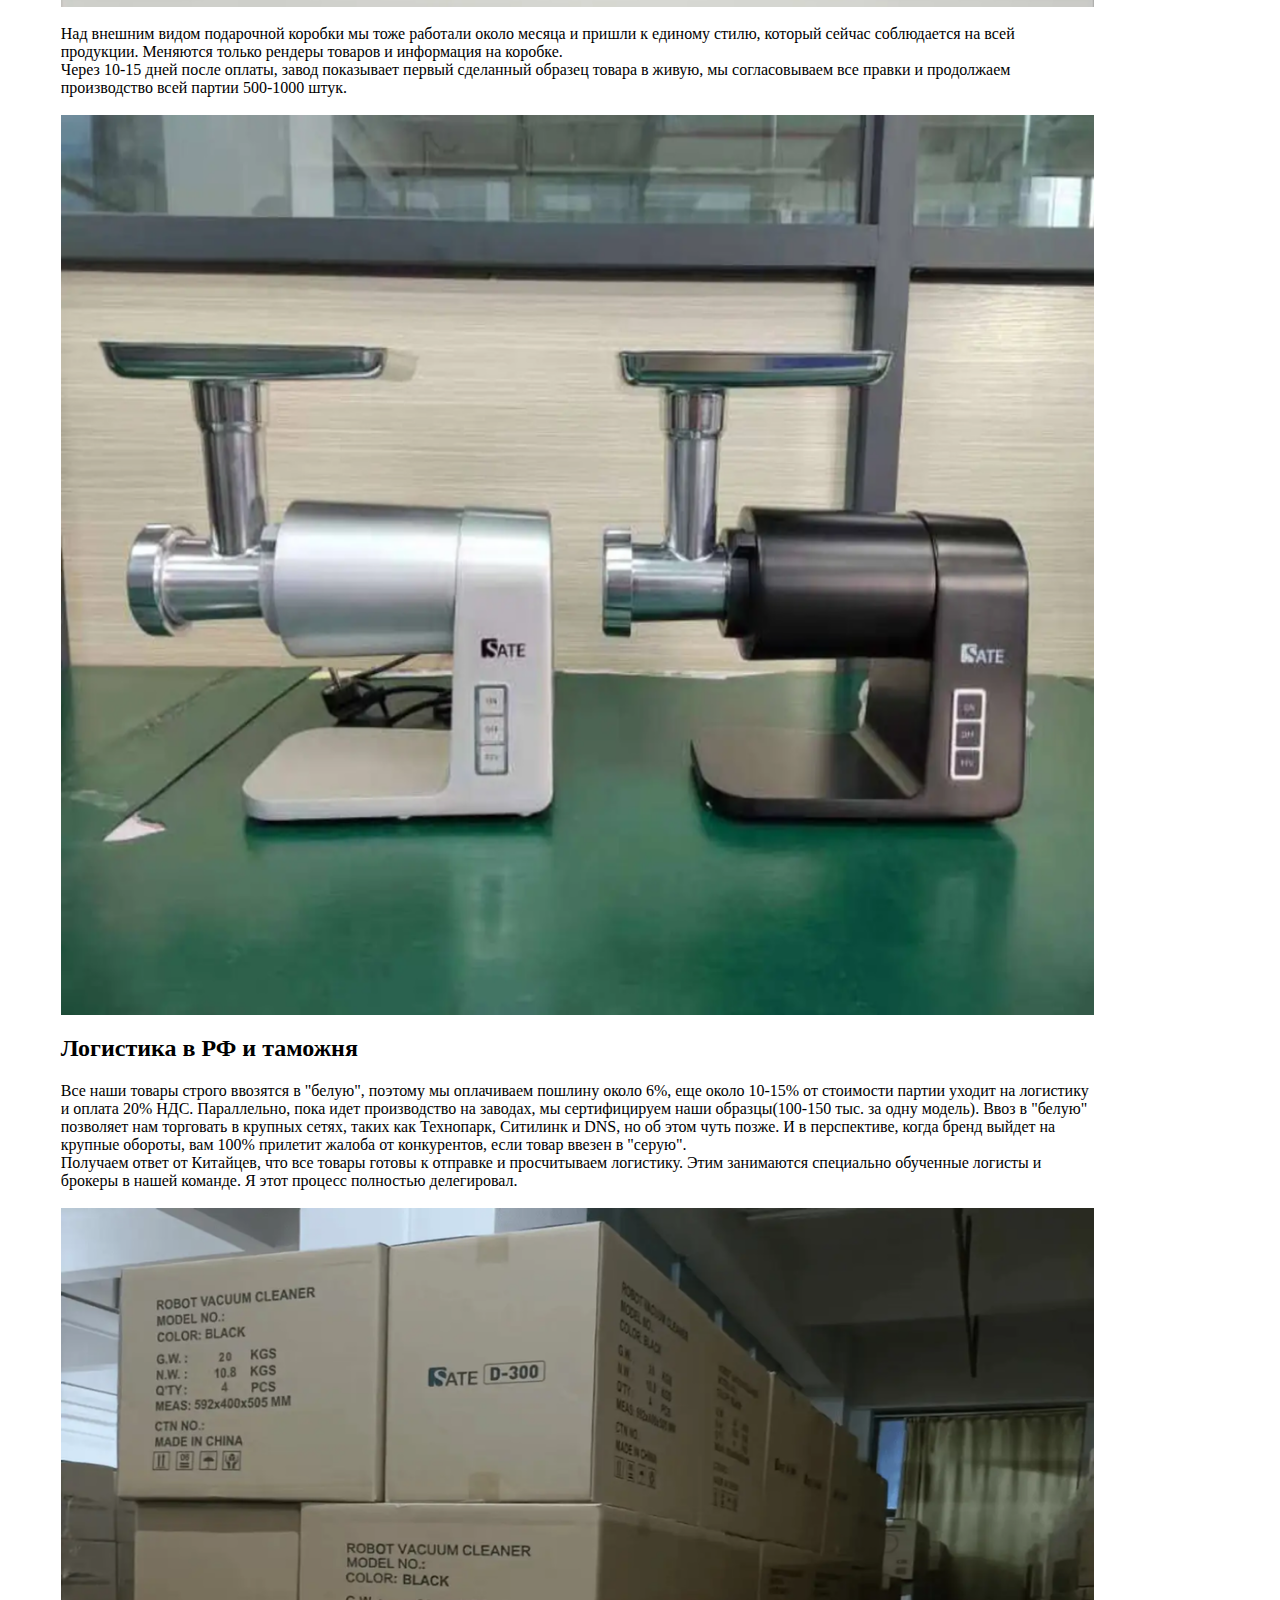
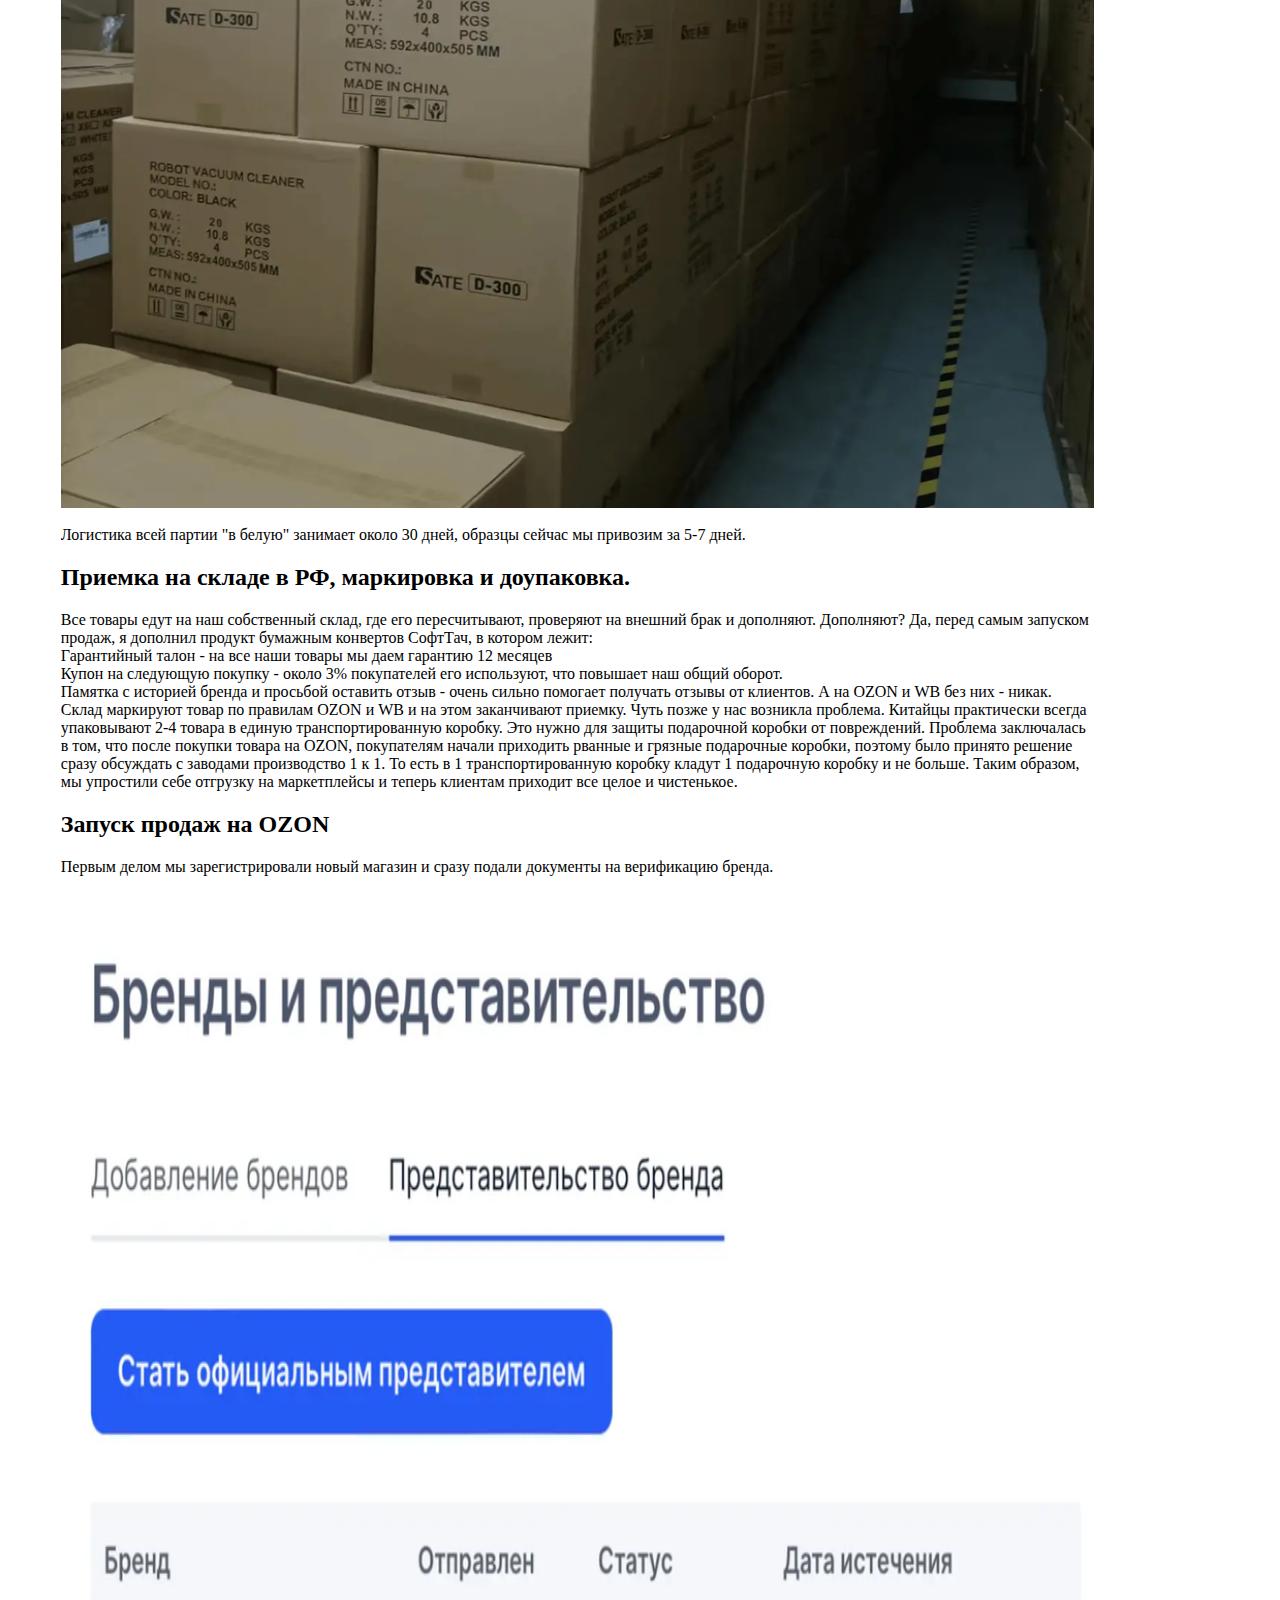
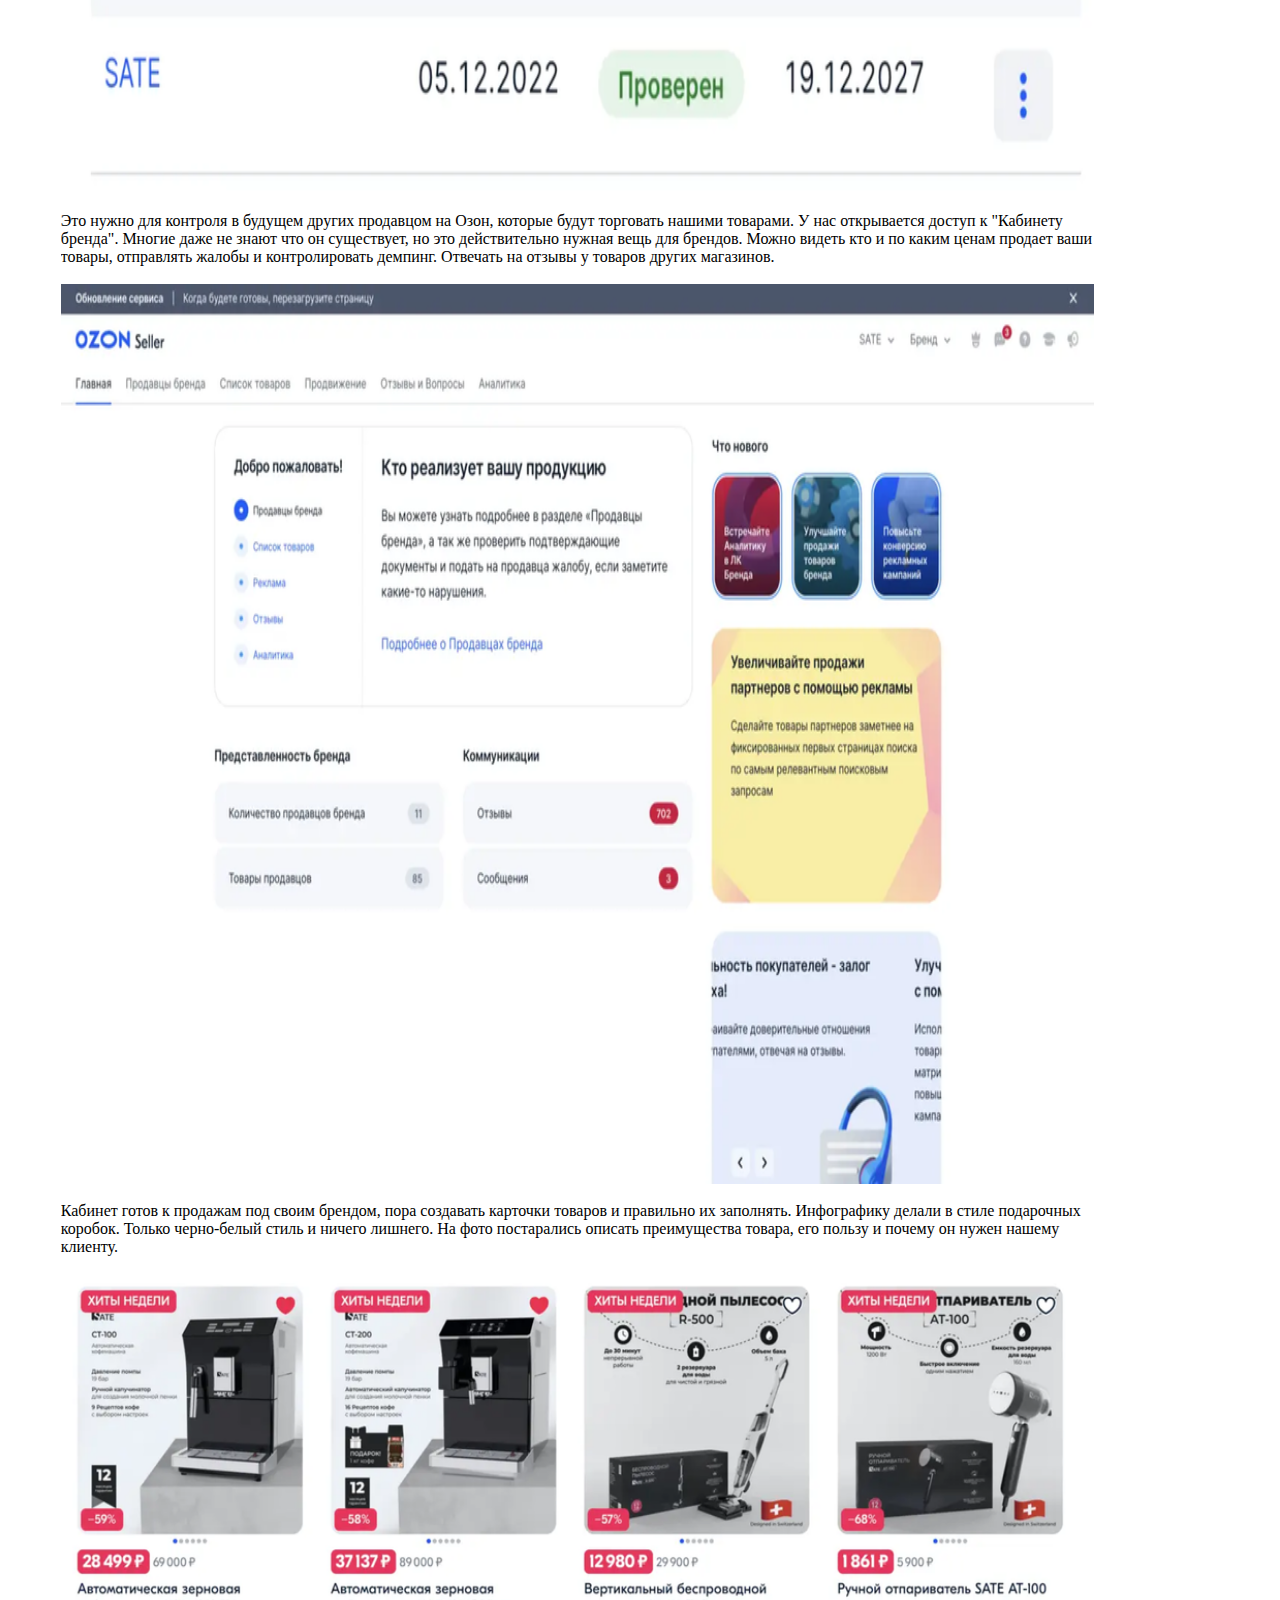
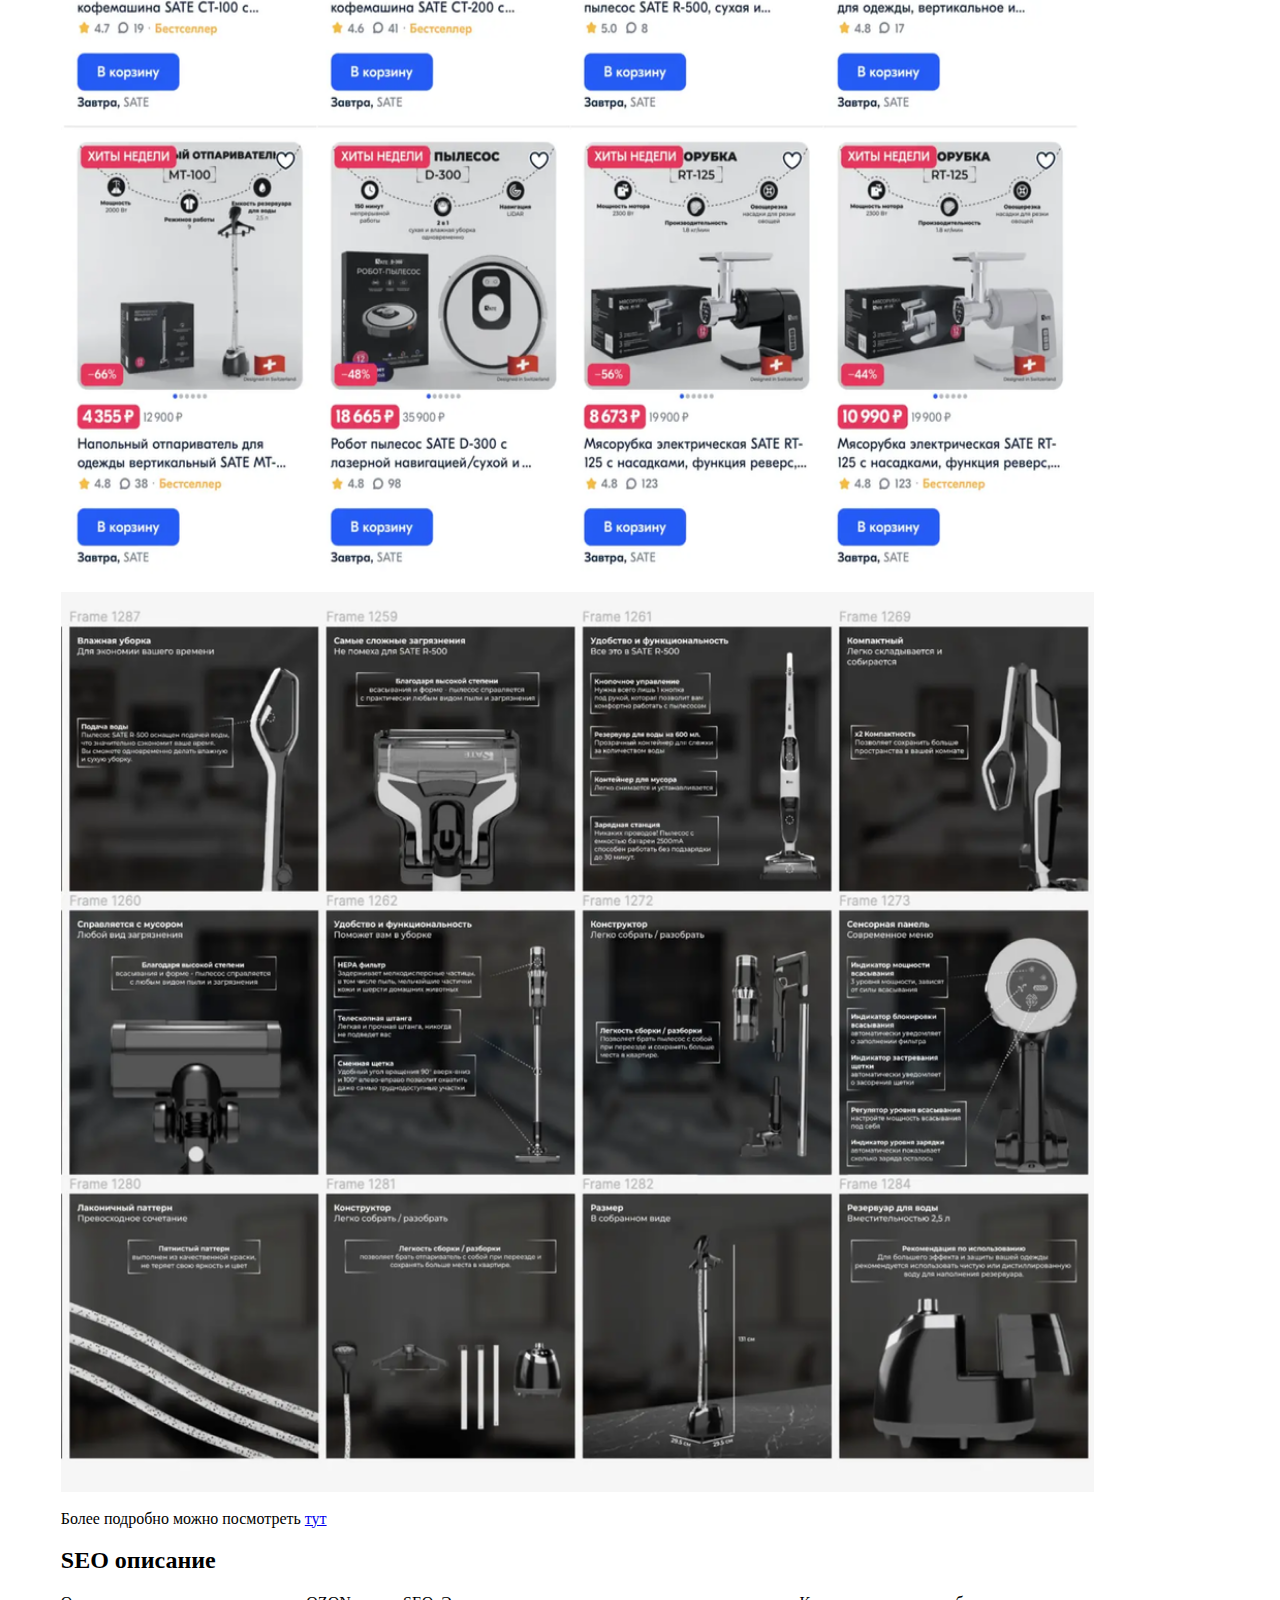
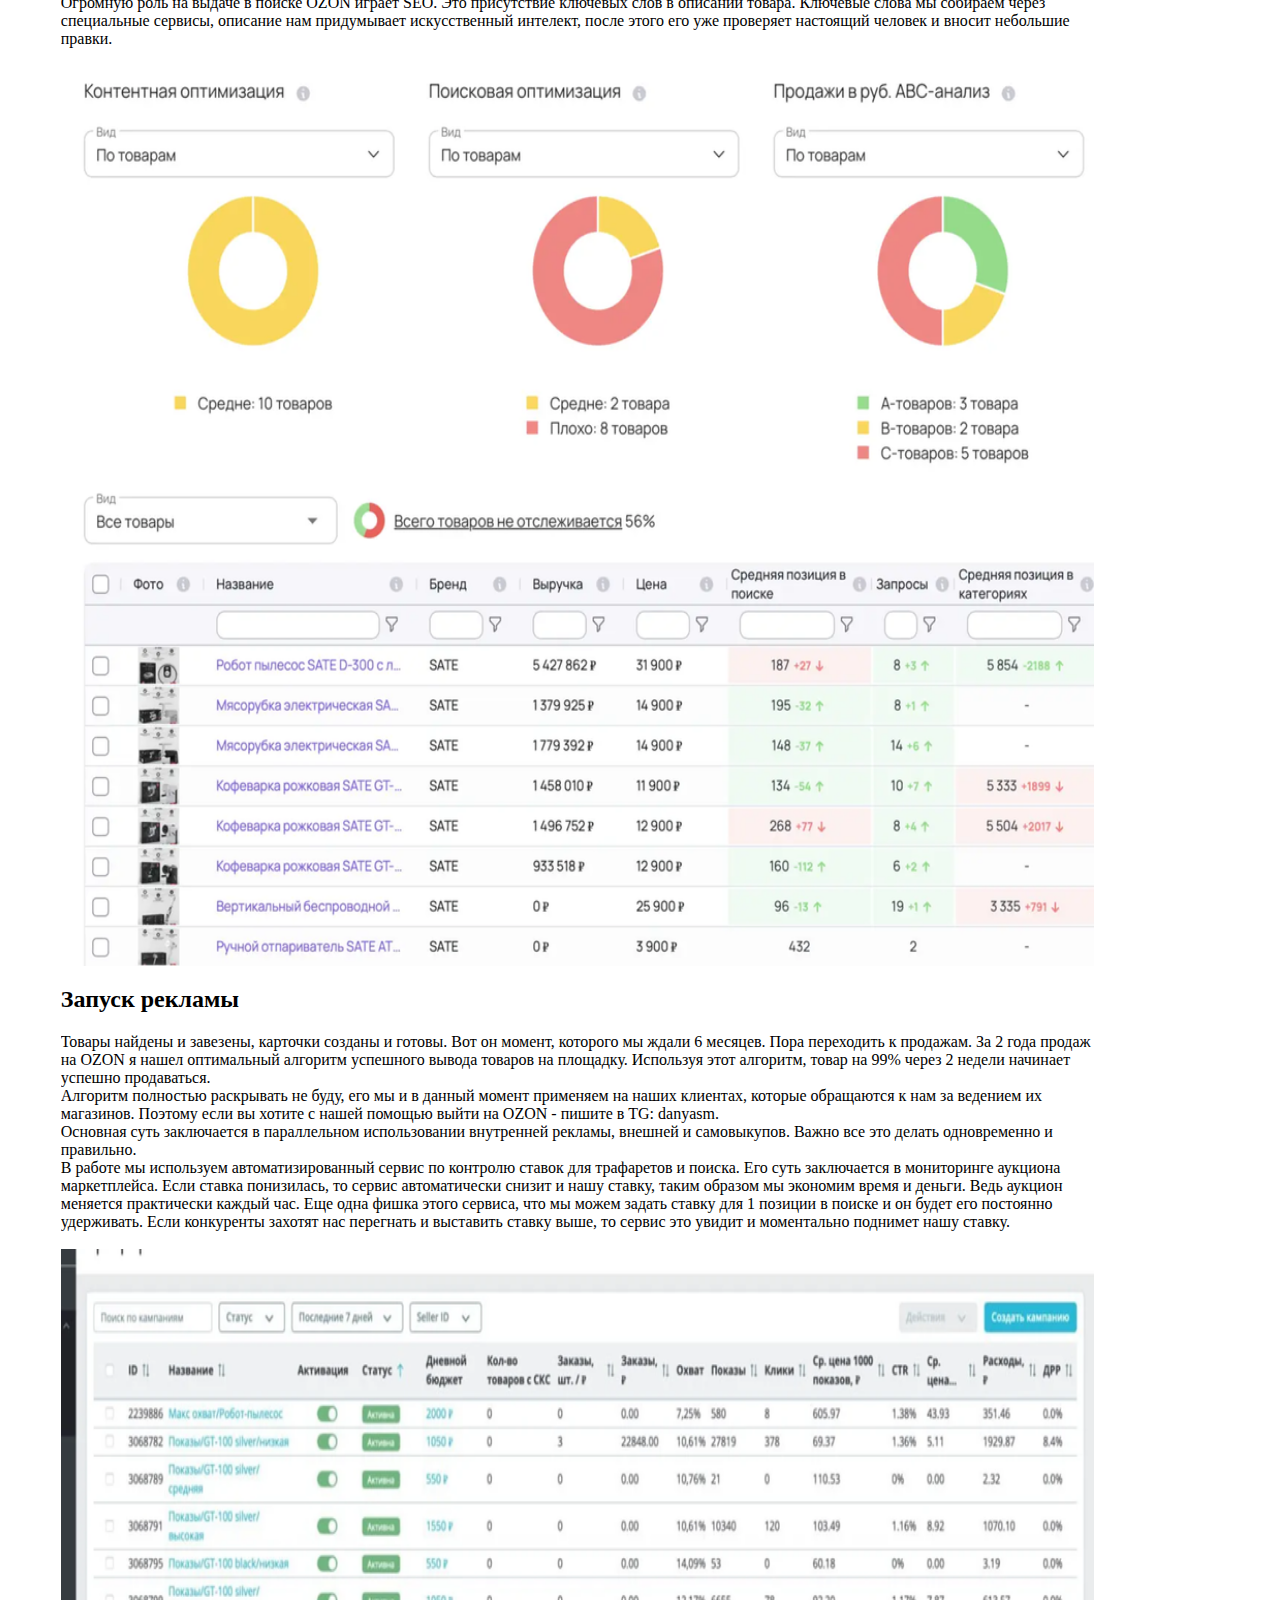
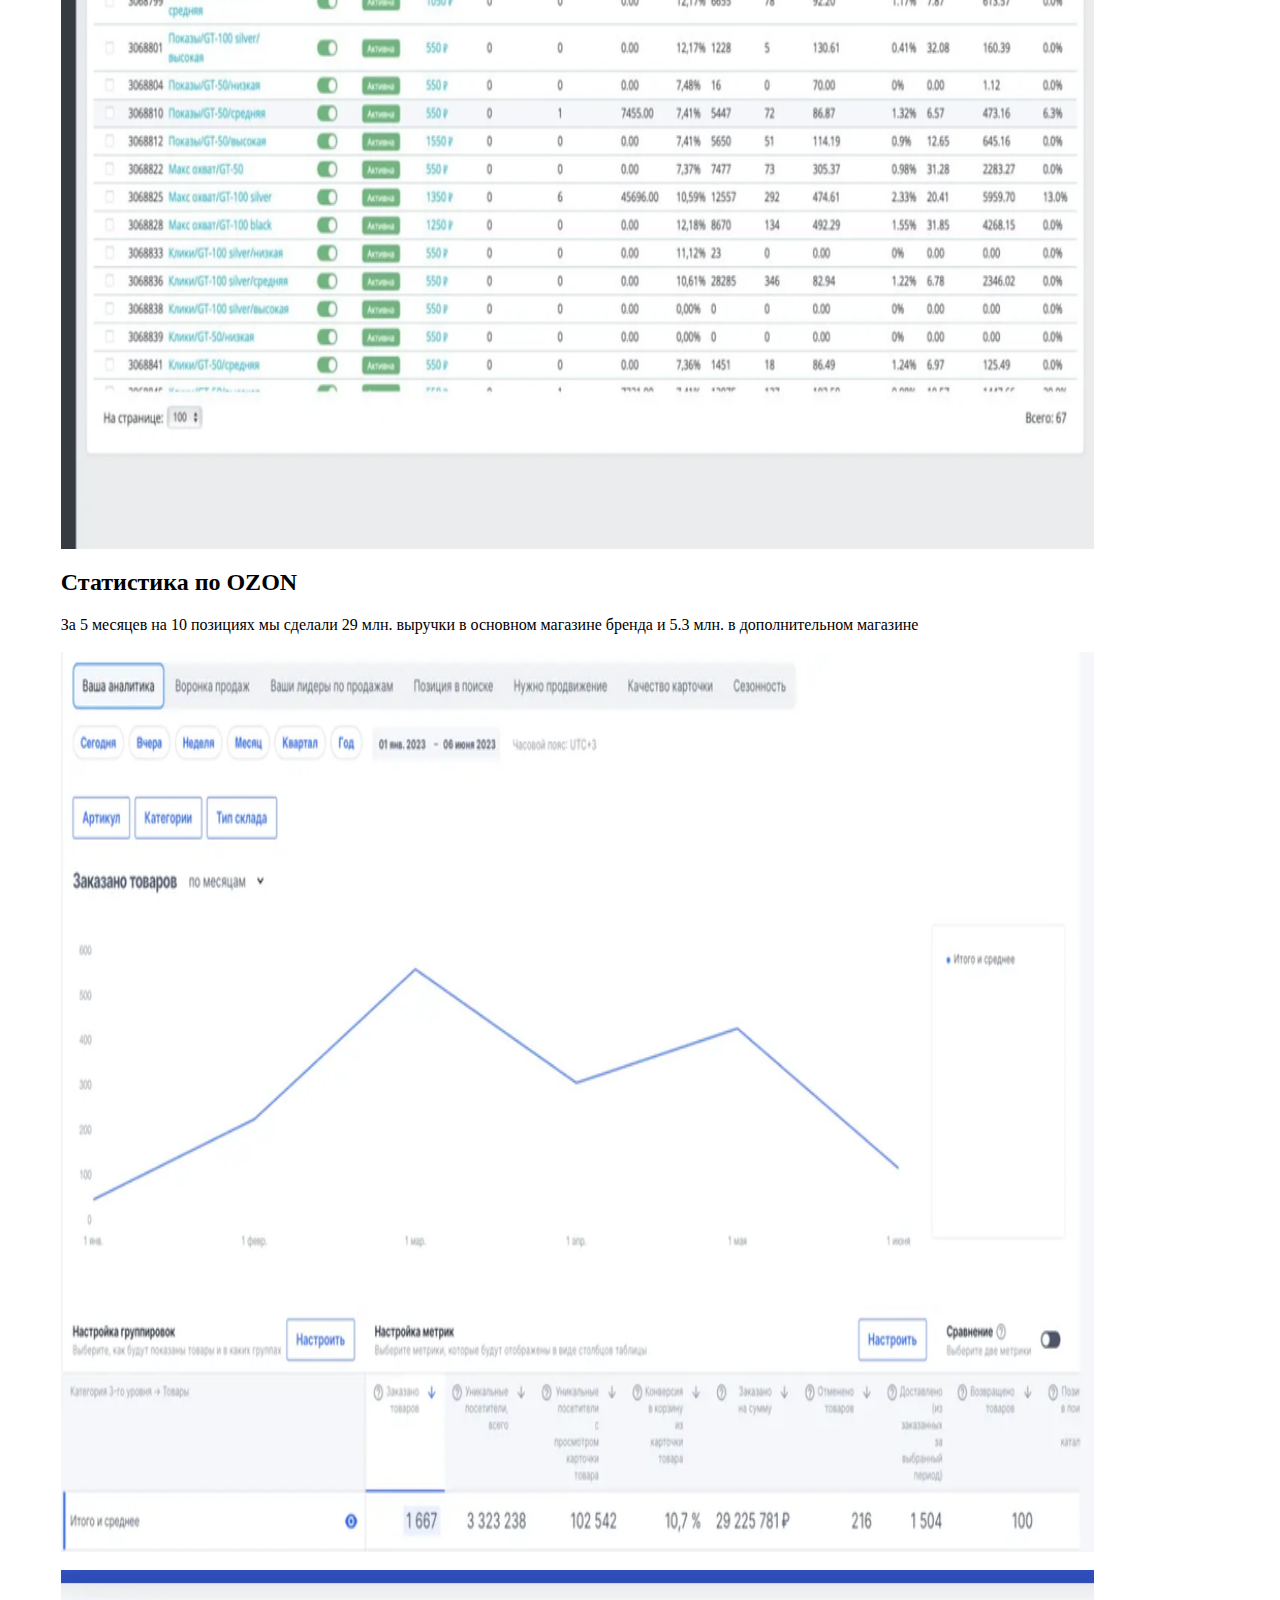
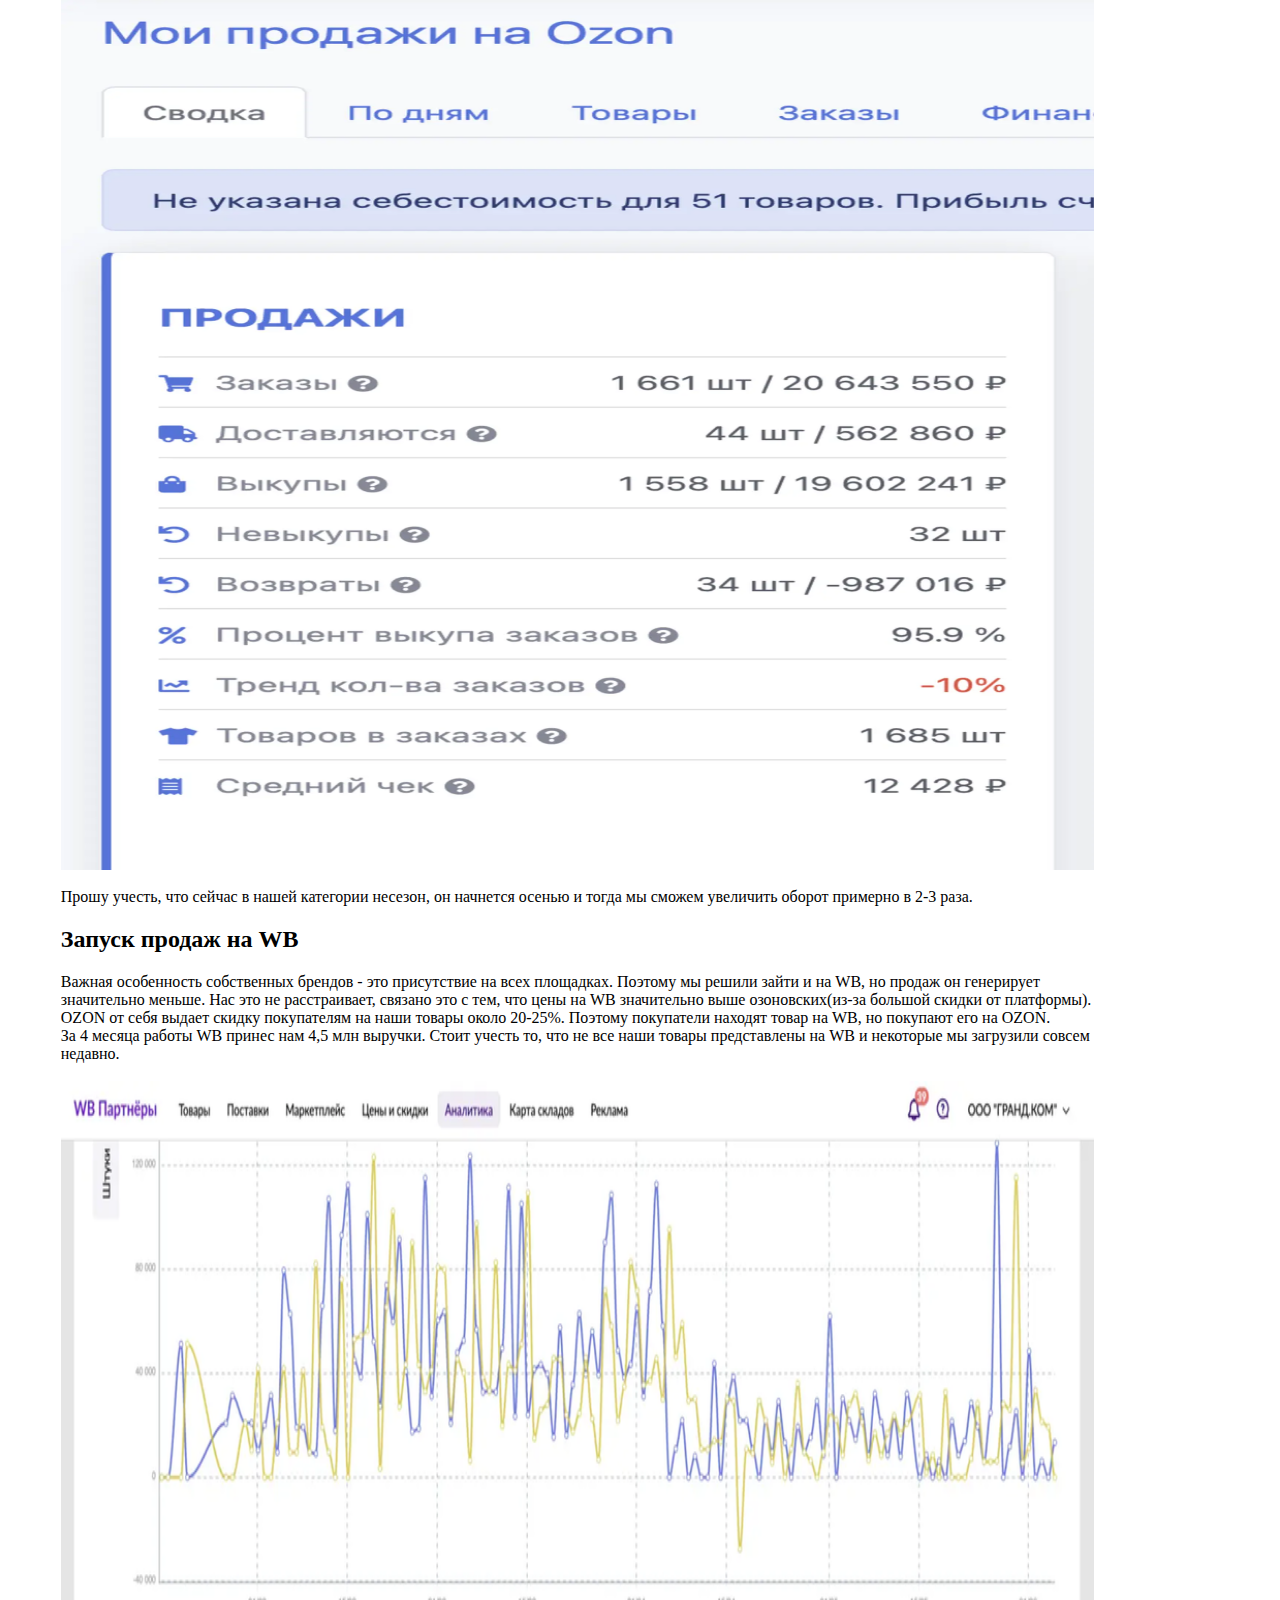
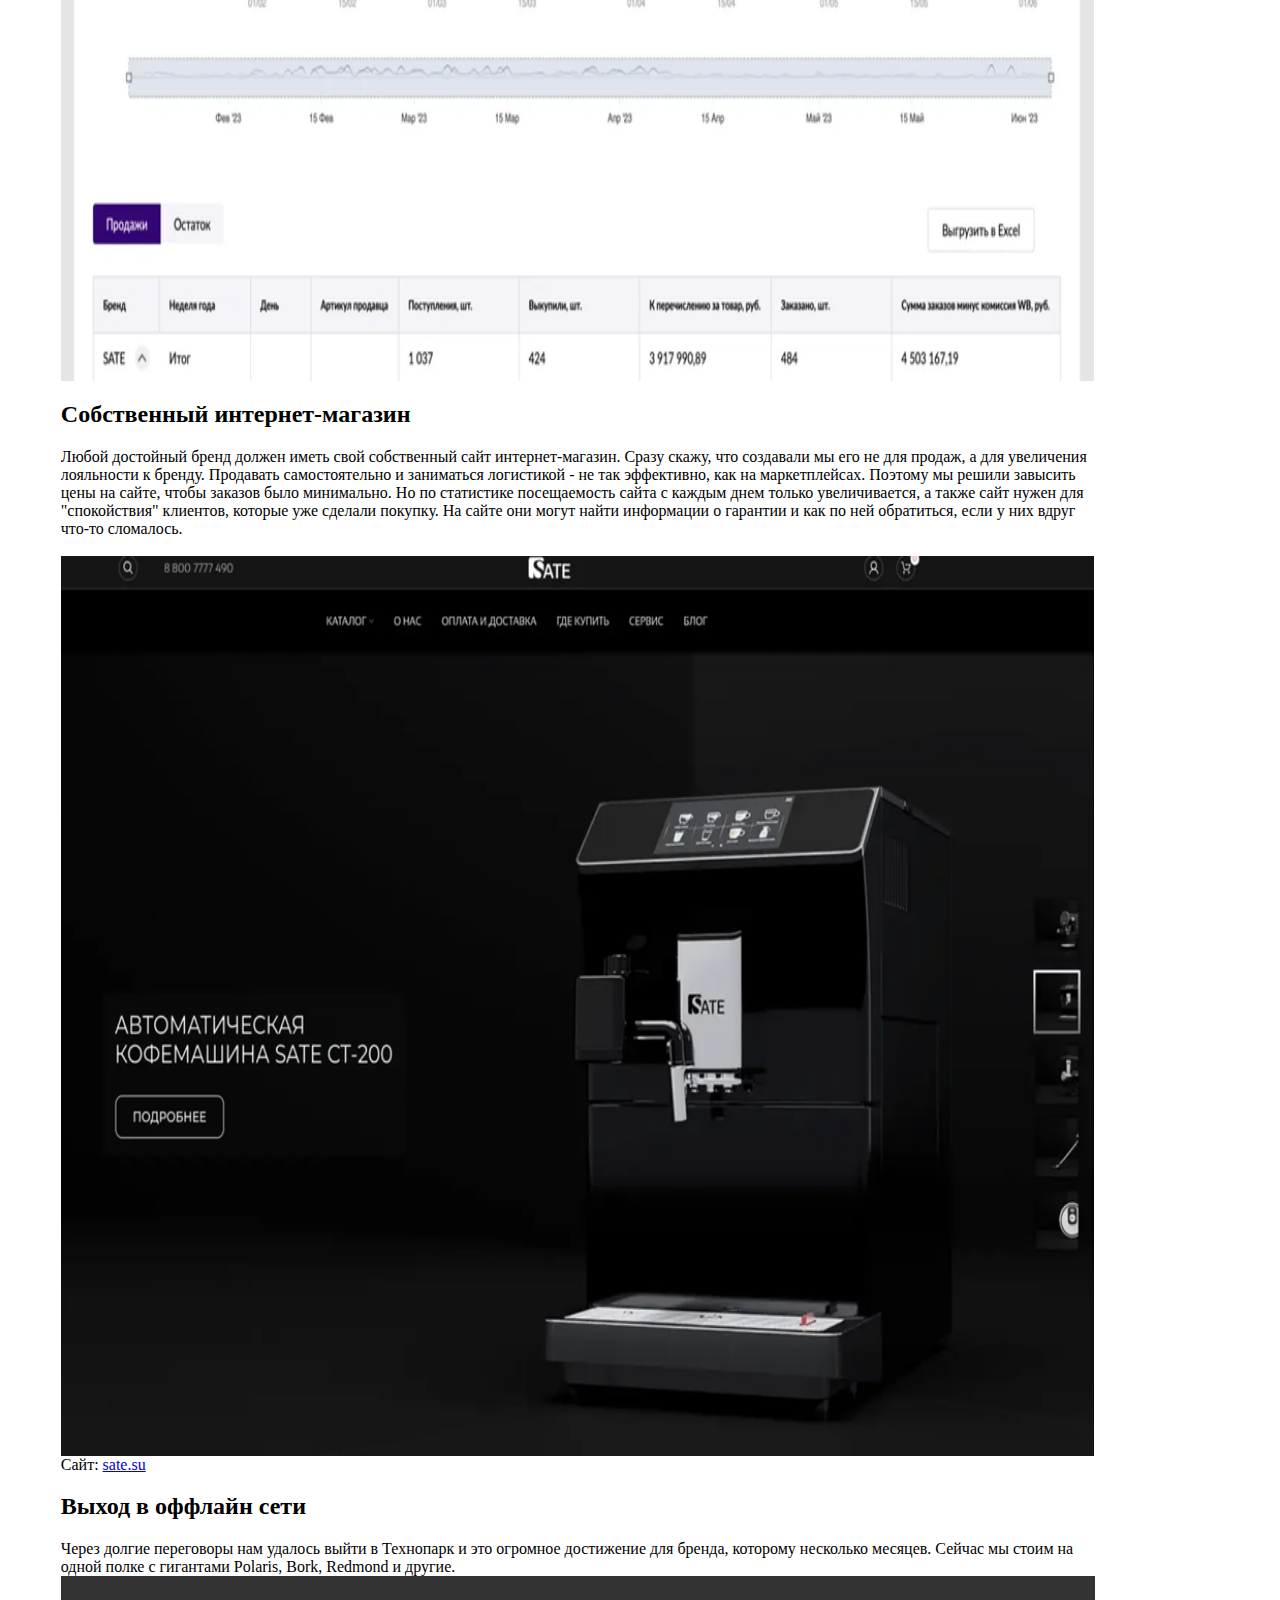
==== commit 2eb13631: "Update index.html" ====
--- a/index.html
+++ b/index.html
@@ -1,17 +1,13 @@
 <html style="height:100%; width:95%">
 <head>
-   <meta charset="UTF-8">
-   <meta http-equiv="X-UA-Compatible" content="IE=edge">
-   <meta name="viewport" content="width=device-width, initial-scale=0.95">
-   <title>Test Telegram WebApps API</title>
+
     <style>
        body,div,p{overflow-x: hidden;}
       body{
          color: var(--tg-theme-text-color);
          background: var(--tg-theme-bg-color);
-         flex-direction: column;
-         align-items: center;
-         font-size: 18px;
+
+
          margin-left: 5%;
       }
       .hint{
@@ -29,9 +25,7 @@
       .button:not(:last-child){
          margin-bottom: 20px
       }
-      #usercard{
-         text-align: center;
-      }
+
    </style>
 </head>
 <body style="height:100%; width:85%"><h1>Кейс: Как мы создали свой бренд бытовой техники и сделали в первые 5 месяцев 40 млн рублей выручки на OZON и WB</h1><div><img alt="Untitled" src="img/Untitled(0).png" style="height:100%; width:100%"></div><br><div>Миссия бренда - вывести на рынок товары с уникальным внешним видом, качеством и удобством, при этом по доступной цене.</div><br><div>Основные конкуренты: Polaris, BORK, Redmond, Kitfort, Scarlett</div><h2>Анализ товарной матрицы</h2><div>Статистику собирали через сервис аналитики маркетплейсов.</div><div>Общую категорию взяли «Бытовая техника», смотрели самые топовые позиции по обороту, количество продавцов с продажами и искали товары со стабильным или растущим трендом.</div><div>Далее уже шли на Китайские платформы и искали эти товары с достойным внешним видом и которых еще нет на российском рынке.</div><div>Через специальный алгоритм проверок выявляем «первые руки». На китайском рынке очень много ресселеров, но нас интересовали только прямые заводы, чтобы заключить с ними «эксклюзив». Тогда этот завод не сможет продавать именно нашу модель другим компаниям на территории России. Через месяц проверок и переговоров мы запускаем производство первой продукции под своим брендом.</div><br><div><img alt="Untitled" src="img/Untitled(1).png" style="height:100%; width:100%"></div><h2>Дизайн и внешний вид товаров</h2><div>Я с самого начала хотел иметь продукт "выше среднего" или даже премиум класса. Моим эталоном был BORK. Поэтому сразу были выбраны 3 основных цвета - белый, черный и серебристый.</div><br><div><img alt="Untitled" src="img/Untitled(2).png" style="height:100%; width:100%"></div><br><div>Над внешним видом подарочной коробки мы тоже работали около месяца и пришли к единому стилю, который сейчас соблюдается на всей продукции. Меняются только рендеры товаров и информация на коробке.</div><div>Через 10-15 дней после оплаты, завод показывает первый сделанный образец товара в живую, мы согласовываем все правки и продолжаем производство всей партии 500-1000 штук.</div><br><div><img alt="Untitled" src="img/Untitled(3).png" style="height:100%; width:100%"></div><h2>Логистика в РФ и таможня</h2><div>Все наши товары строго ввозятся в "белую", поэтому мы оплачиваем пошлину около 6%, еще около 10-15% от стоимости партии уходит на логистику и оплата 20% НДС. Параллельно, пока идет производство на заводах, мы сертифицируем наши образцы(100-150 тыс. за одну модель). Ввоз в "белую" позволяет нам торговать в крупных сетях, таких как Технопарк, Ситилинк и DNS, но об этом чуть позже. И в перспективе, когда бренд выйдет на крупные обороты, вам 100% прилетит жалоба от конкурентов, если товар ввезен в "серую".</div><div>Получаем ответ от Китайцев, что все товары готовы к отправке и просчитываем логистику. Этим занимаются специально обученные логисты и брокеры в нашей команде. Я этот процесс полностью делегировал.</div><br><div><img alt="Untitled" src="img/Untitled(4).png" style="height:100%; width:100%"></div><br><div>Логистика всей партии "в белую" занимает около 30 дней, образцы сейчас мы привозим за 5-7 дней.</div><h2>Приемка на складе в РФ, маркировка и доупаковка.</h2><div>Все товары едут на наш собственный склад, где его пересчитывают, проверяют на внешний брак и дополняют. Дополняют? Да, перед самым запуском продаж, я дополнил продукт бумажным конвертов СофтТач, в котором лежит:</div><div>Гарантийный талон - на все наши товары мы даем гарантию 12 месяцев</div><div>Купон на следующую покупку - около 3% покупателей его используют, что повышает наш общий оборот.</div><div>Памятка с историей бренда и просьбой оставить отзыв - очень сильно помогает получать отзывы от клиентов. А на OZON и WB без них - никак.</div><div>Склад маркируют товар по правилам OZON и WB и на этом заканчивают приемку. Чуть позже у нас возникла проблема. Китайцы практически всегда упаковывают 2-4 товара в единую транспортированную коробку. Это нужно для защиты подарочной коробки от повреждений. Проблема заключалась в том, что после покупки товара на OZON, покупателям начали приходить рванные и грязные подарочные коробки, поэтому было принято решение сразу обсуждать с заводами производство 1 к 1. То есть в 1 транспортированную коробку кладут 1 подарочную коробку и не больше. Таким образом, мы упростили себе отгрузку на маркетплейсы и теперь клиентам приходит все целое и чистенькое.</div><h2>Запуск продаж на OZON</h2><div>Первым делом мы зарегистрировали новый магазин и сразу подали документы на верификацию бренда.</div><br><div><img alt="Untitled" src="img/Untitled(5).png" style="height:100%; width:100%"></div><br><div>Это нужно для контроля в будущем других продавцом на Озон, которые будут торговать нашими товарами. У нас открывается доступ к "Кабинету бренда". Многие даже не знают что он существует, но это действительно нужная вещь для брендов. Можно видеть кто и по каким ценам продает ваши товары, отправлять жалобы и контролировать демпинг. Отвечать на отзывы у товаров других магазинов.</div><br><div><img alt="Untitled" src="img/Untitled(6).png" style="height:100%; width:100%"></div><br><div>Кабинет готов к продажам под своим брендом, пора создавать карточки товаров и правильно их заполнять. Инфографику делали в стиле подарочных коробок. Только черно-белый стиль и ничего лишнего. На фото постарались описать преимущества товара, его пользу и почему он нужен нашему клиенту.</div><br><div><img alt="Untitled" src="img/Untitled(7).png" style="height:100%; width:100%"></div><br><div><img alt="Untitled" src="img/Untitled(8).png" style="height:100%; width:100%"></div><br><div>Более подробно можно посмотреть&nbsp;<a href="https://www.ozon.ru/seller/sate-631363/products/?miniapp=seller_631363">тут</a></div><h2>SEO описание</h2><div>Огромную роль на выдаче в поиске OZON играет SEO. Это присутствие ключевых слов в описании товара. Ключевые слова мы собираем через специальные сервисы, описание нам придумывает искусственный интелект, после этого его уже проверяет настоящий человек и вносит небольшие правки.</div><br><div><img alt="Untitled" src="img/Untitled(9).png" style="height:100%; width:100%"></div><h2>Запуск рекламы</h2><div>Товары найдены и завезены, карточки созданы и готовы. Вот он момент, которого мы ждали 6 месяцев. Пора переходить к продажам. За 2 года продаж на OZON я нашел оптимальный алгоритм успешного вывода товаров на площадку. Используя этот алгоритм, товар на 99% через 2 недели начинает успешно продаваться.</div><div>Алгоритм полностью раскрывать не буду, его мы и в данный момент применяем на наших клиентах, которые обращаются к нам за ведением их магазинов. Поэтому если вы хотите с нашей помощью выйти на OZON - пишите в TG: danyasm.</div><div>Основная суть заключается в параллельном использовании внутренней рекламы, внешней и самовыкупов. Важно все это делать одновременно и правильно.</div><div>В работе мы используем автоматизированный сервис по контролю ставок для трафаретов и поиска. Его суть заключается в мониторинге аукциона маркетплейса. Если ставка понизилась, то сервис автоматически снизит и нашу ставку, таким образом мы экономим время и деньги. Ведь аукцион меняется практически каждый час. Еще одна фишка этого сервиса, что мы можем задать ставку для 1 позиции в поиске и он будет его постоянно удерживать. Если конкуренты захотят нас перегнать и выставить ставку выше, то сервис это увидит и моментально поднимет нашу ставку.</div><br><div><img alt="Untitled" src="img/Untitled(10).png" style="height:100%; width:100%"></div><h2>Статистика по OZON</h2><div>За 5 месяцев на 10 позициях мы сделали 29 млн. выручки в основном магазине бренда и 5.3 млн. в дополнительном магазине</div><br><div><img alt="Untitled" src="img/Untitled(11).png" style="height:100%; width:100%"></div><br><div><img alt="Untitled" src="img/Untitled(12).png" style="height:100%; width:100%"></div><br><div>Прошу учесть, что сейчас в нашей категории несезон, он начнется осенью и тогда мы сможем увеличить оборот примерно в 2-3 раза.</div><h2>Запуск продаж на WB</h2><div>Важная особенность собственных брендов - это присутствие на всех площадках. Поэтому мы решили зайти и на WB, но продаж он генерирует значительно меньше. Нас это не расстраивает, связано это с тем, что цены на WB значительно выше озоновских(из-за большой скидки от платформы). OZON от себя выдает скидку покупателям на наши товары около 20-25%. Поэтому покупатели находят товар на WB, но покупают его на OZON.</div><div>За 4 месяца работы WB принес нам 4,5 млн выручки. Стоит учесть то, что не все наши товары представлены на WB и некоторые мы загрузили совсем недавно.</div><br><div><img alt="Untitled" src="img/Untitled(13).png" style="height:100%; width:100%"></div><h2>Собственный интернет-магазин</h2><div>Любой достойный бренд должен иметь свой собственный сайт интернет-магазин. Сразу скажу, что создавали мы его не для продаж, а для увеличения лояльности к бренду. Продавать самостоятельно и заниматься логистикой - не так эффективно, как на маркетплейсах. Поэтому мы решили завысить цены на сайте, чтобы заказов было минимально. Но по статистике посещаемость сайта с каждым днем только увеличивается, а также сайт нужен для "спокойствия" клиентов, которые уже сделали покупку. На сайте они могут найти информации о гарантии и как по ней обратиться, если у них вдруг что-то сломалось.</div><br><div><img alt="Untitled" src="img/Untitled(14).png" style="height:100%; width:100%"></div><div>Сайт: <a href="http://sate.su/">sate.su</a></div><h2>Выход в оффлайн сети</h2><div>Через долгие переговоры нам удалось выйти в Технопарк и это огромное достижение для бренда, которому несколько месяцев. Сейчас мы стоим на одной полке с гигантами Polaris, Bork, Redmond и другие.</div><center><video style="height:100%; width:100%" controls="" autoplay="" name="media"><source src="https://leonardo.osnova.io/2db0fd28-c34f-571d-b581-a2b5a0762ad8/-/format/mp4/" type="video/mp4"></video></center><br><div>Так же мы представлены в интернет-магазинах Эльдорадо и Мвидео</div><br><div><img alt="Untitled" src="img/Untitled(15).png" style="height:100%; width:100%"></div><div><img alt="Untitled" src="img/Untitled(16).png" style="height:100%; width:100%"></div><br><div>Все это благодаря продуктивному общению с менеджерами и качественному товару, которого очень сейчас не хватает на полках оффлайн магазинов после ухода из России крупных брендов.</div><h2>Вывод</h2><div>Бренд SATE надежно укрепляется на рынке бытовой техники в России, благодаря правильному анализу от агентства Pride-UP. Мы быстро и эффективно подобрали товары, которые 100% будут продаваться на маркетплейсах, нашли проверенные фабрики в Китае, придумали уникальный дизайн, который выделяется на полке от конкурентов. Но самое главное, что за счет выстроенной годами системы выхода на маркетплейсы мы принесли компании 40 млн. выручки на новых товарах и новом бренде.</div><div>Теперь бренд SATE узнает все больше и больше человек, а лояльность к нему только растет. Мы продолжаем работу по проекту и в данный момент завозятся новые товары, улучшаются уже завезенные и повышаем продажи на маркетплейсах за счет внедрения новых инструментов.</div><br><div><img alt="Untitled" src="img/Untitled(17).png" style="height:100%; width:100%"></div><br><div>А теперь у вас есть 2 пути, закрыть эту статью или записаться ко мне на бесплатную диагностику, где я вам передам весь свой опыт. <strong>Если вы хотите уверенно и без проблем зайти на OZON или WB - Первым 20 написавшим - бесплатная часовая диагностика, на которой мы определим как ваш товар успешно продавать на OZON и WB. А если товара нет, то я подскажу какие позиции можно сейчас успешно запустить и как их найти и закупить в Китае по самым низким ценам.</strong></div><p style="text-align:center"><!-- notionvc: a0c997ed-993f-46c7-905e-533b56ad1c66 --></div></body>   
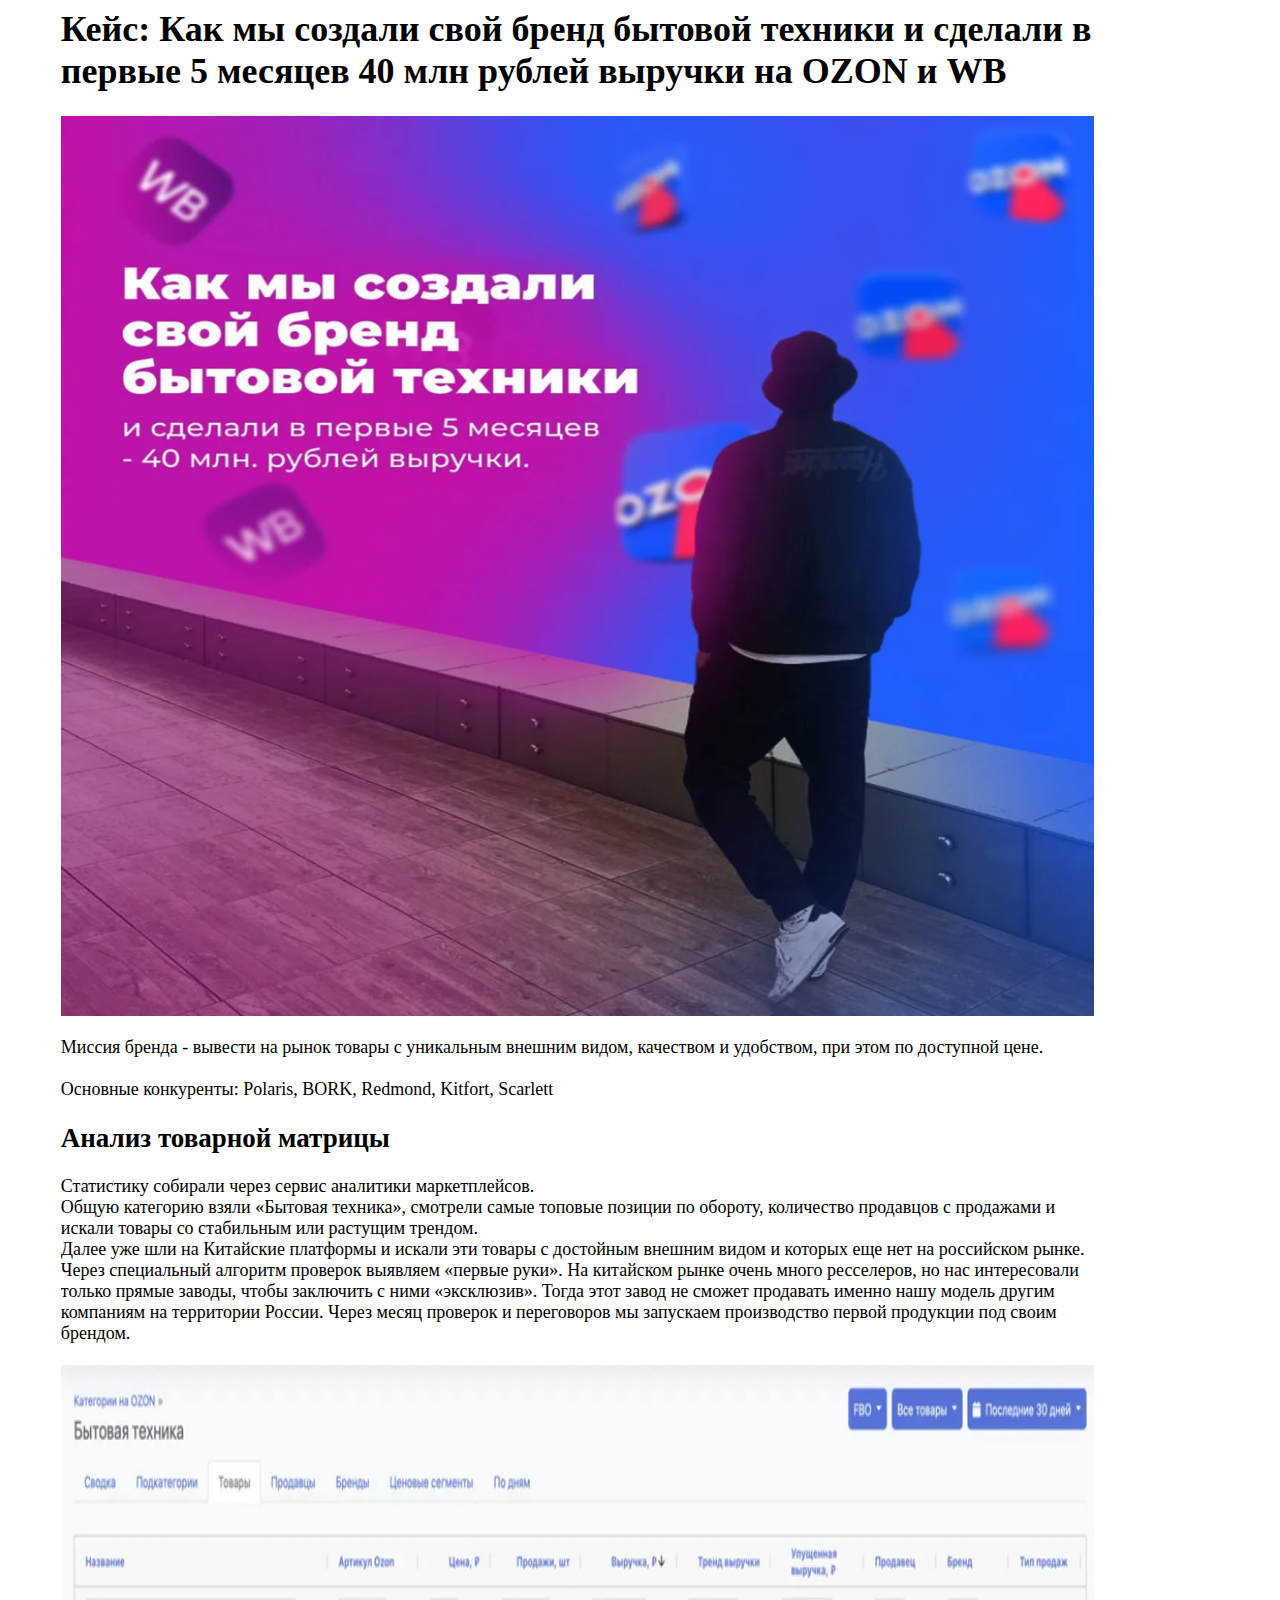
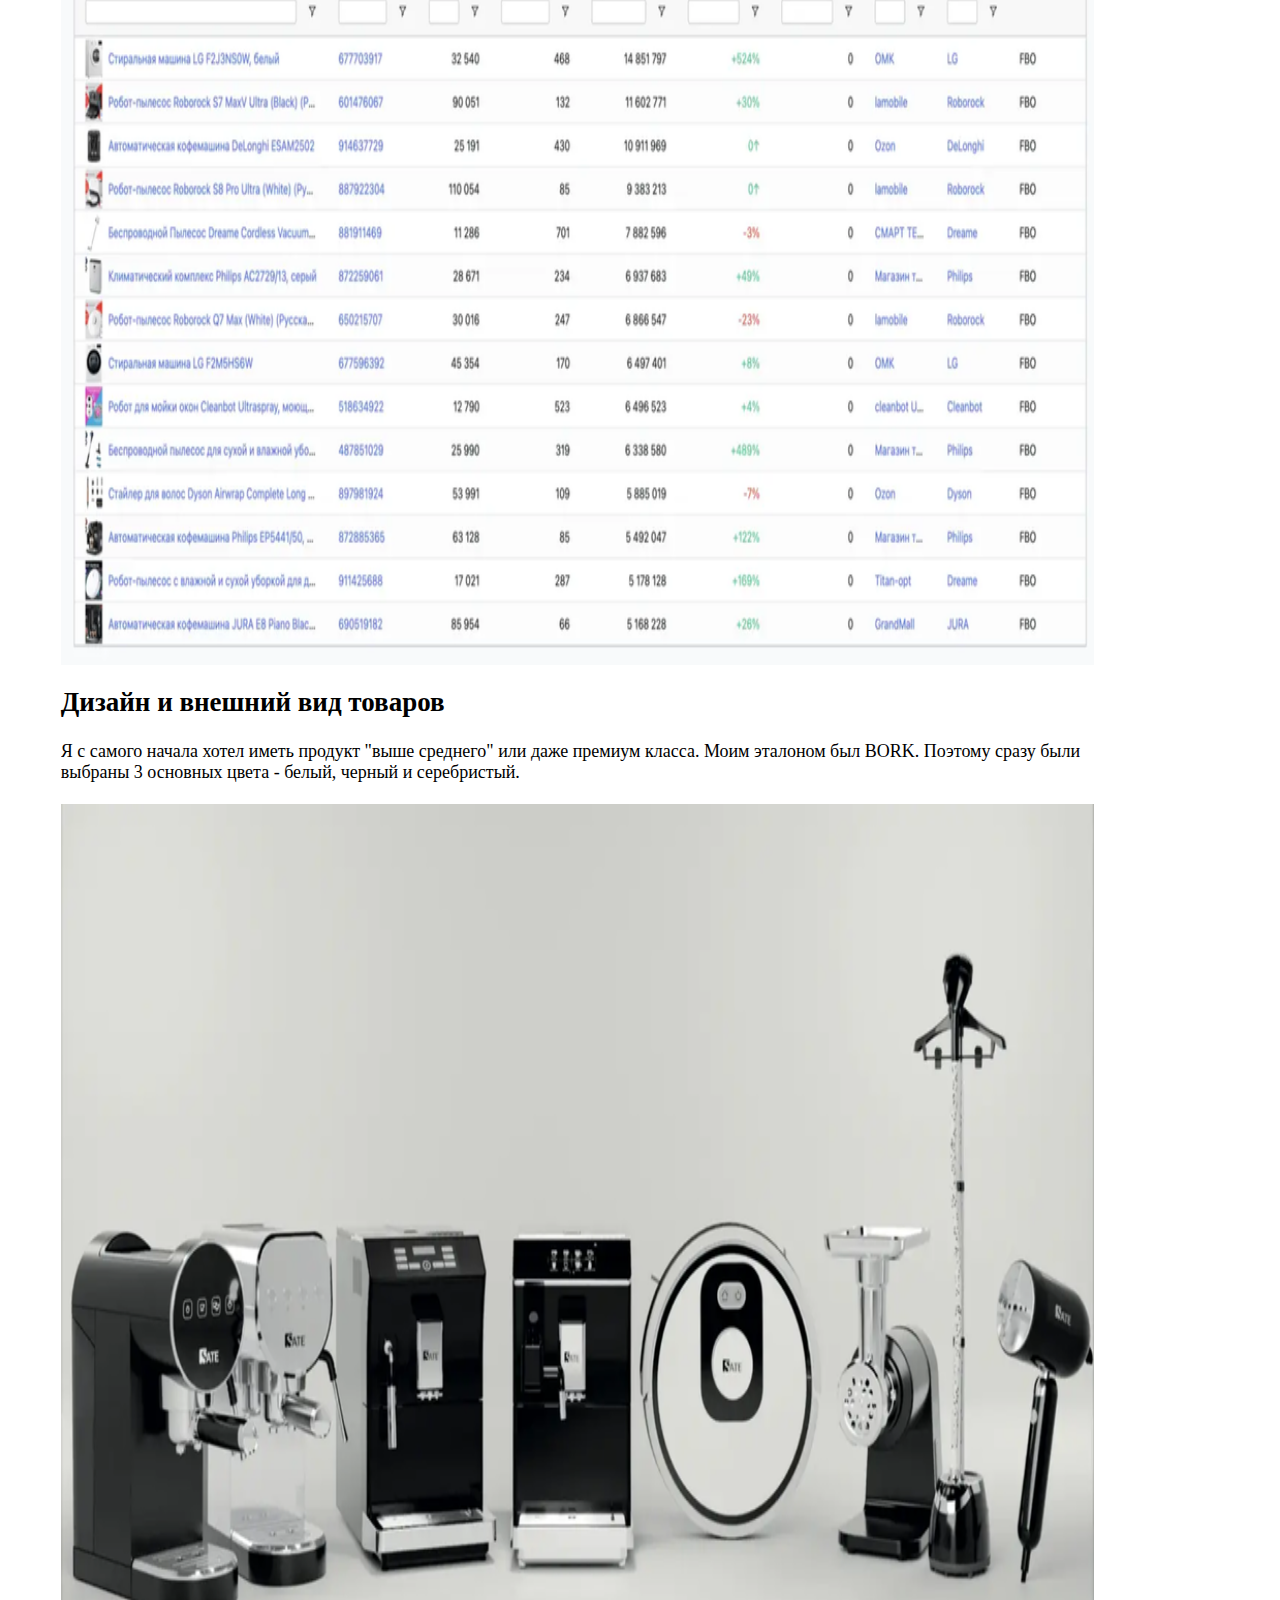
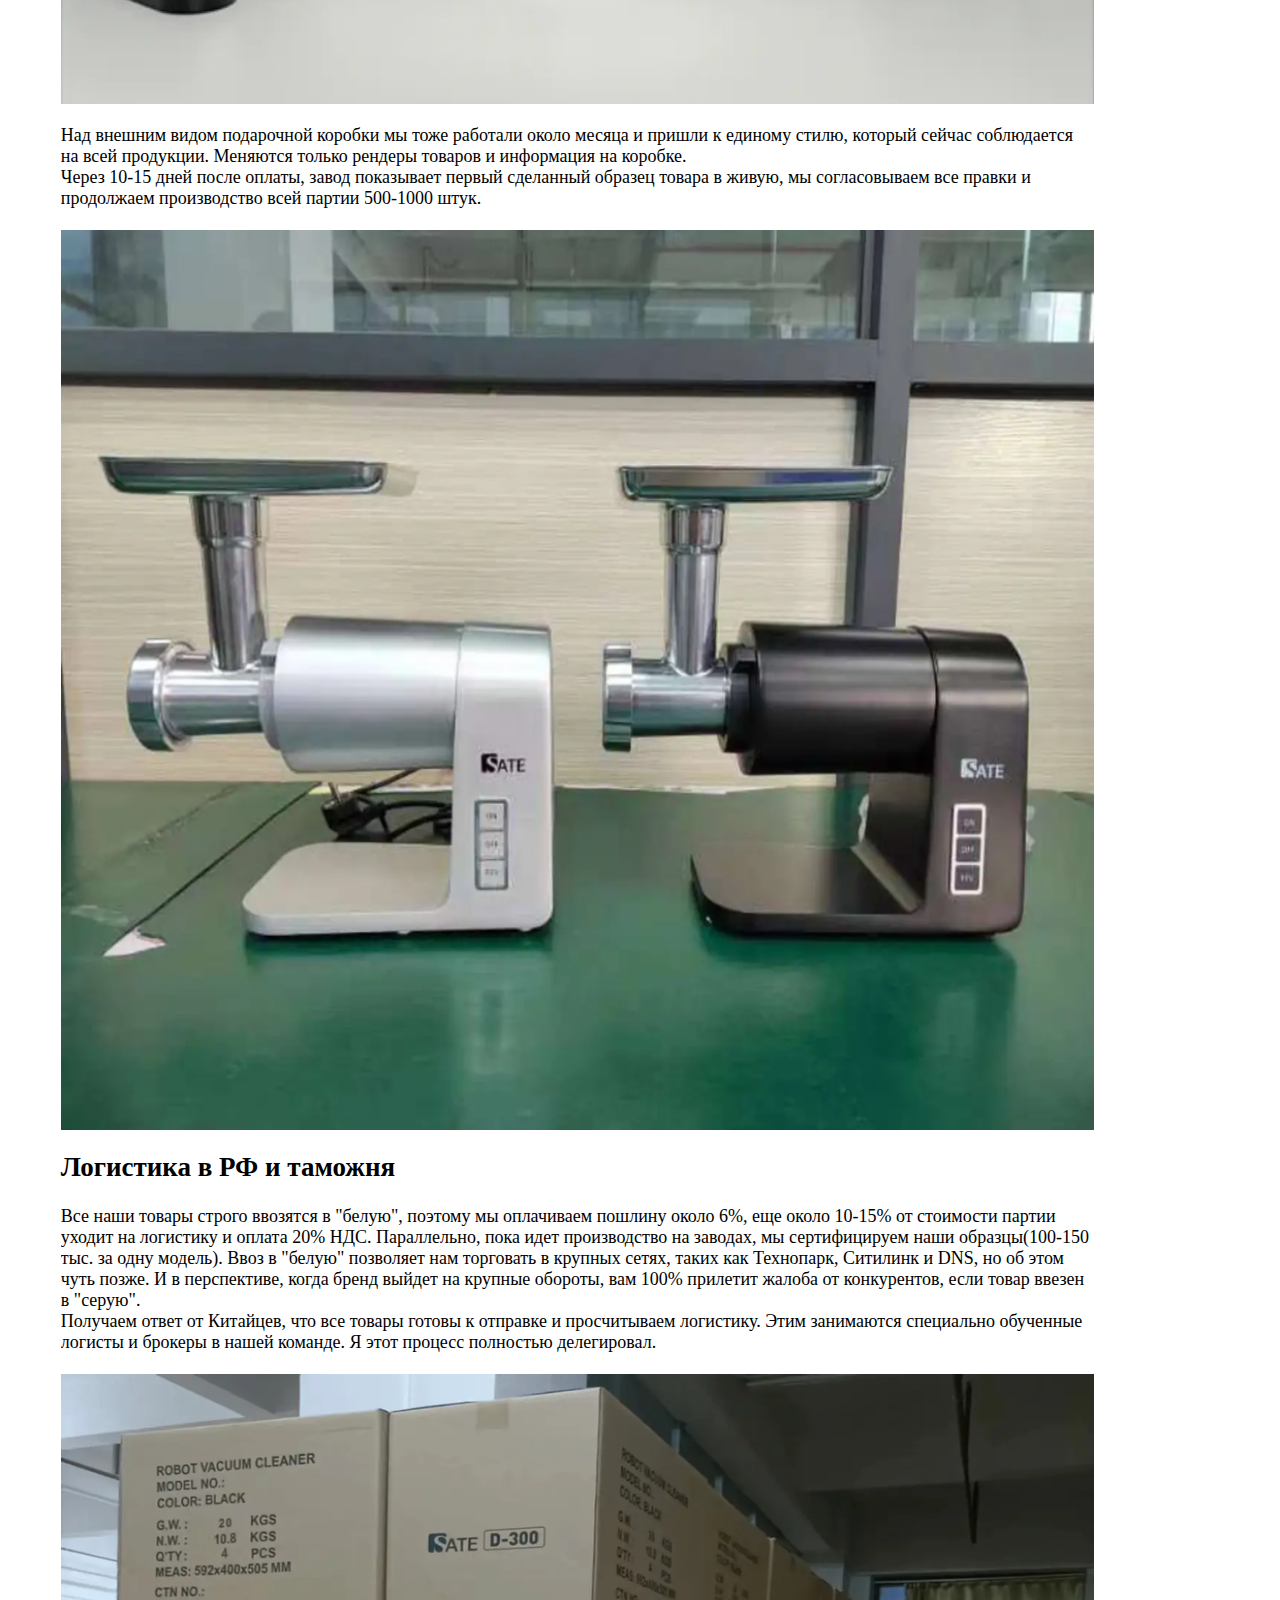
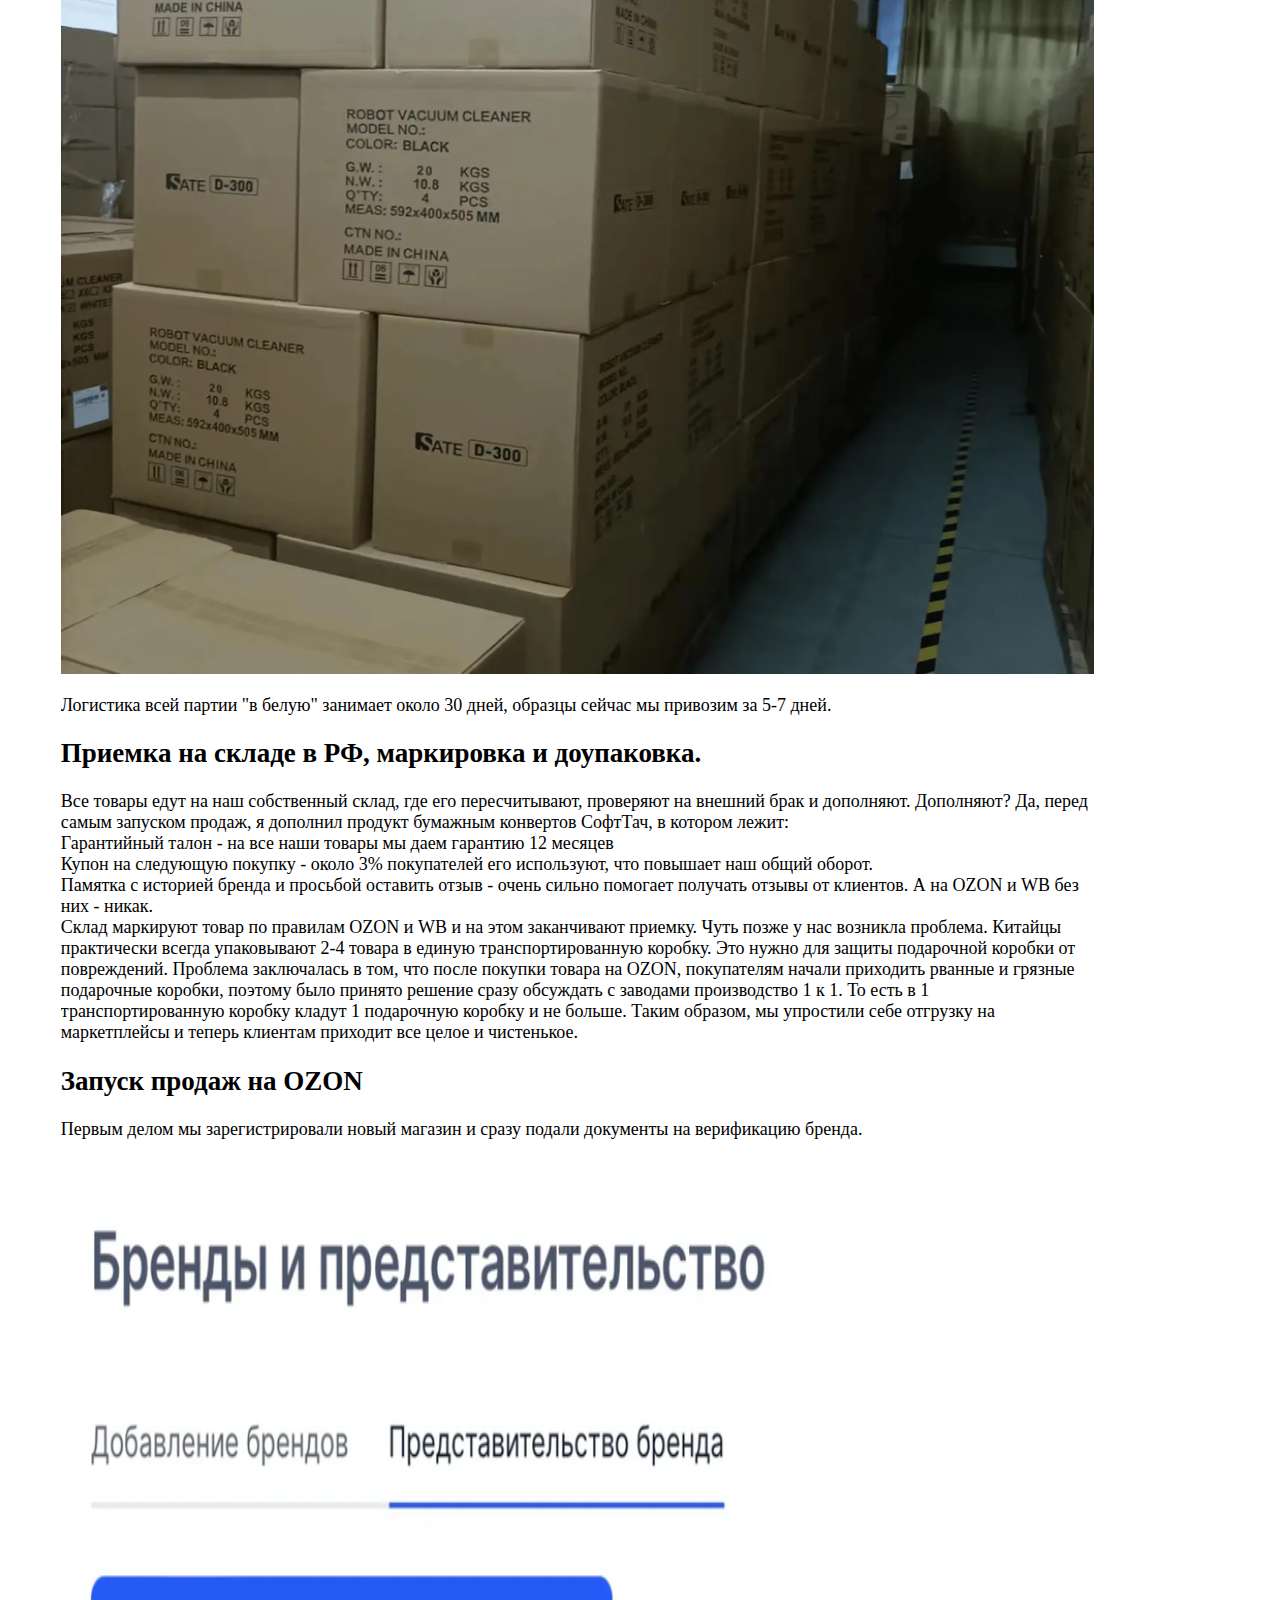
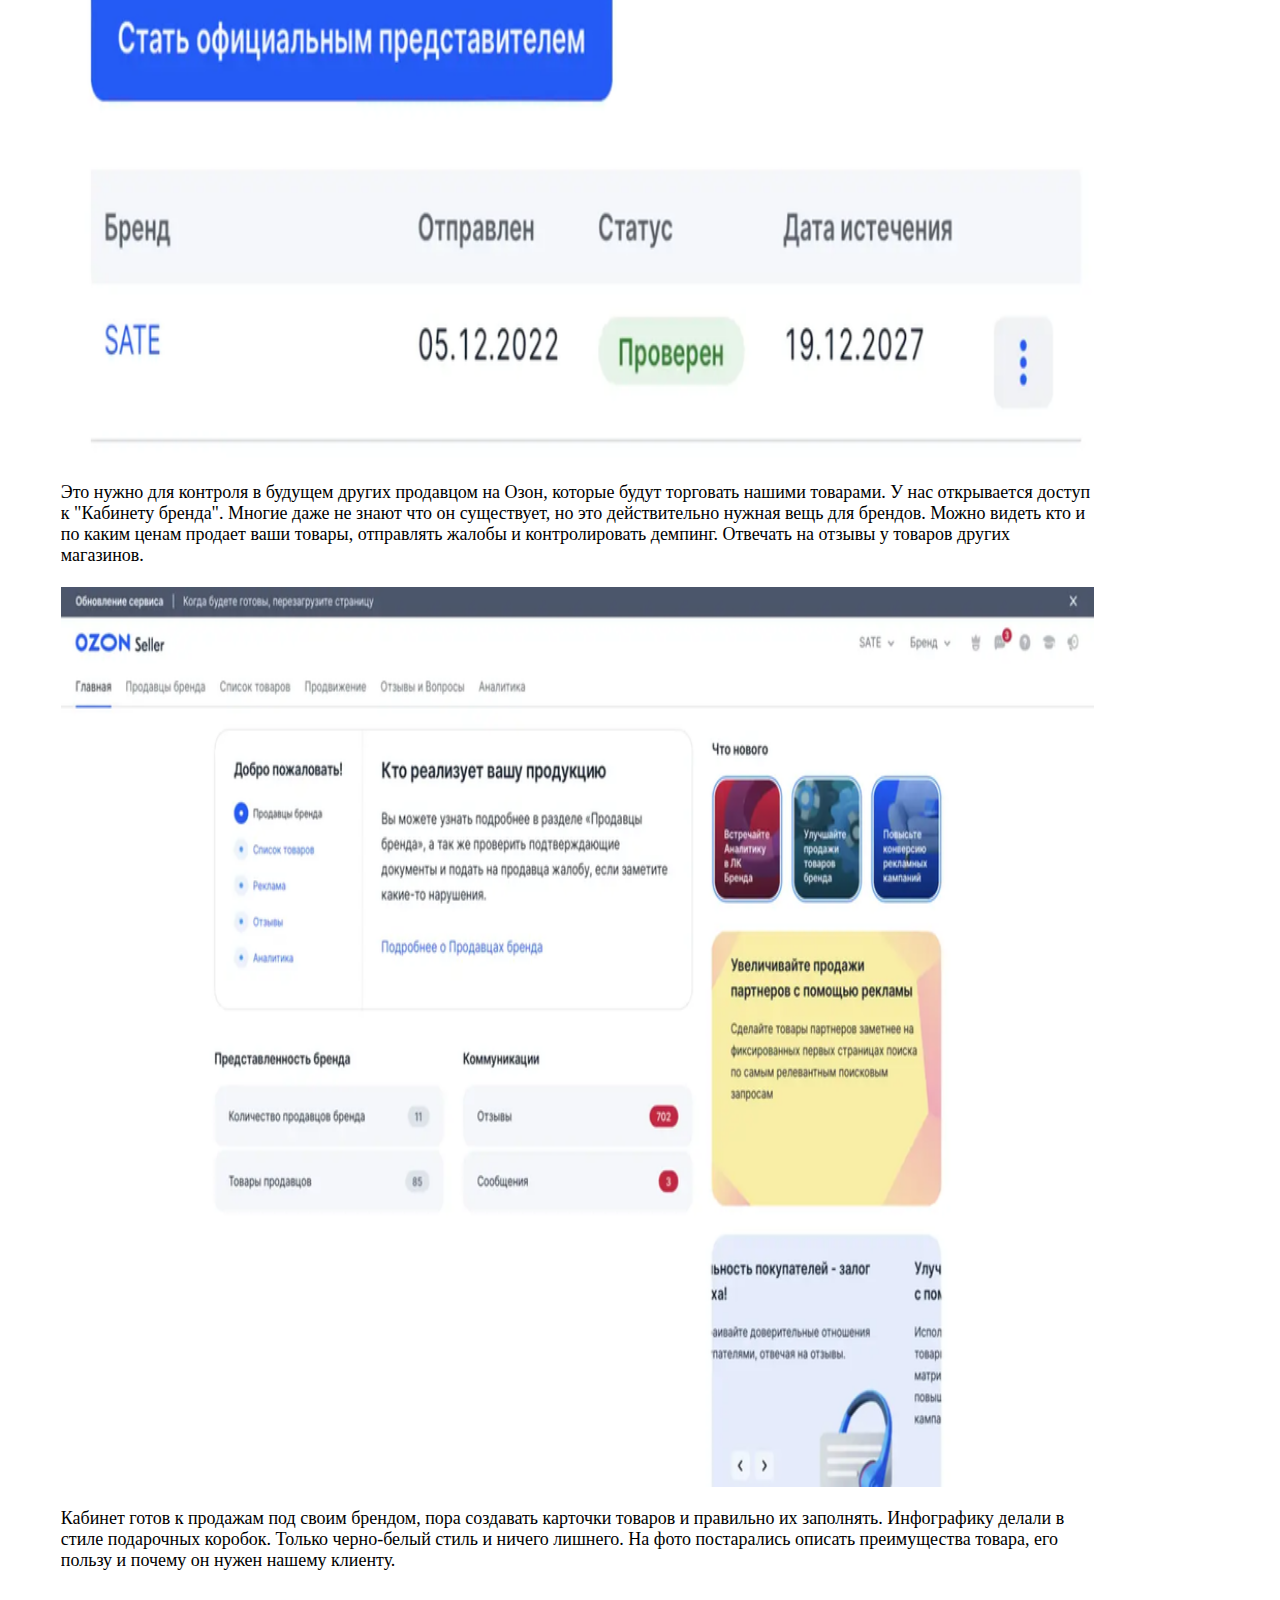
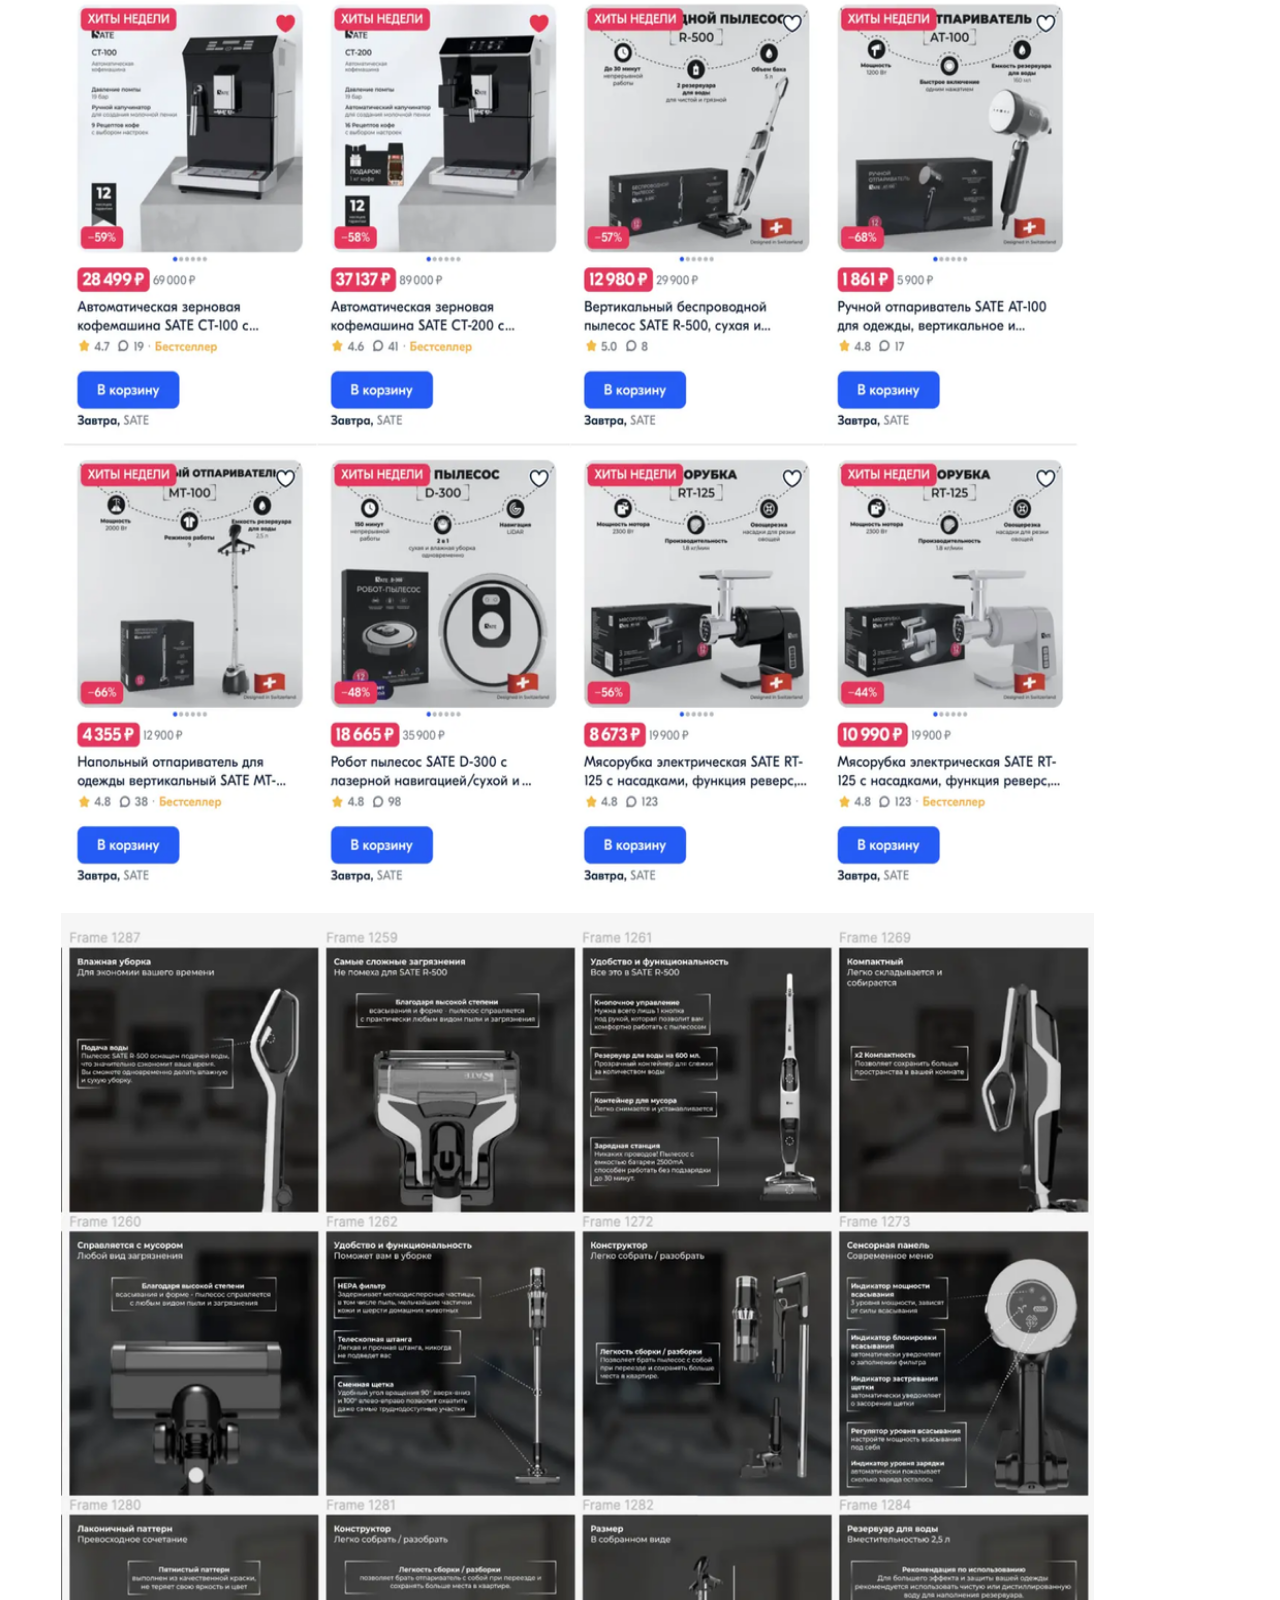
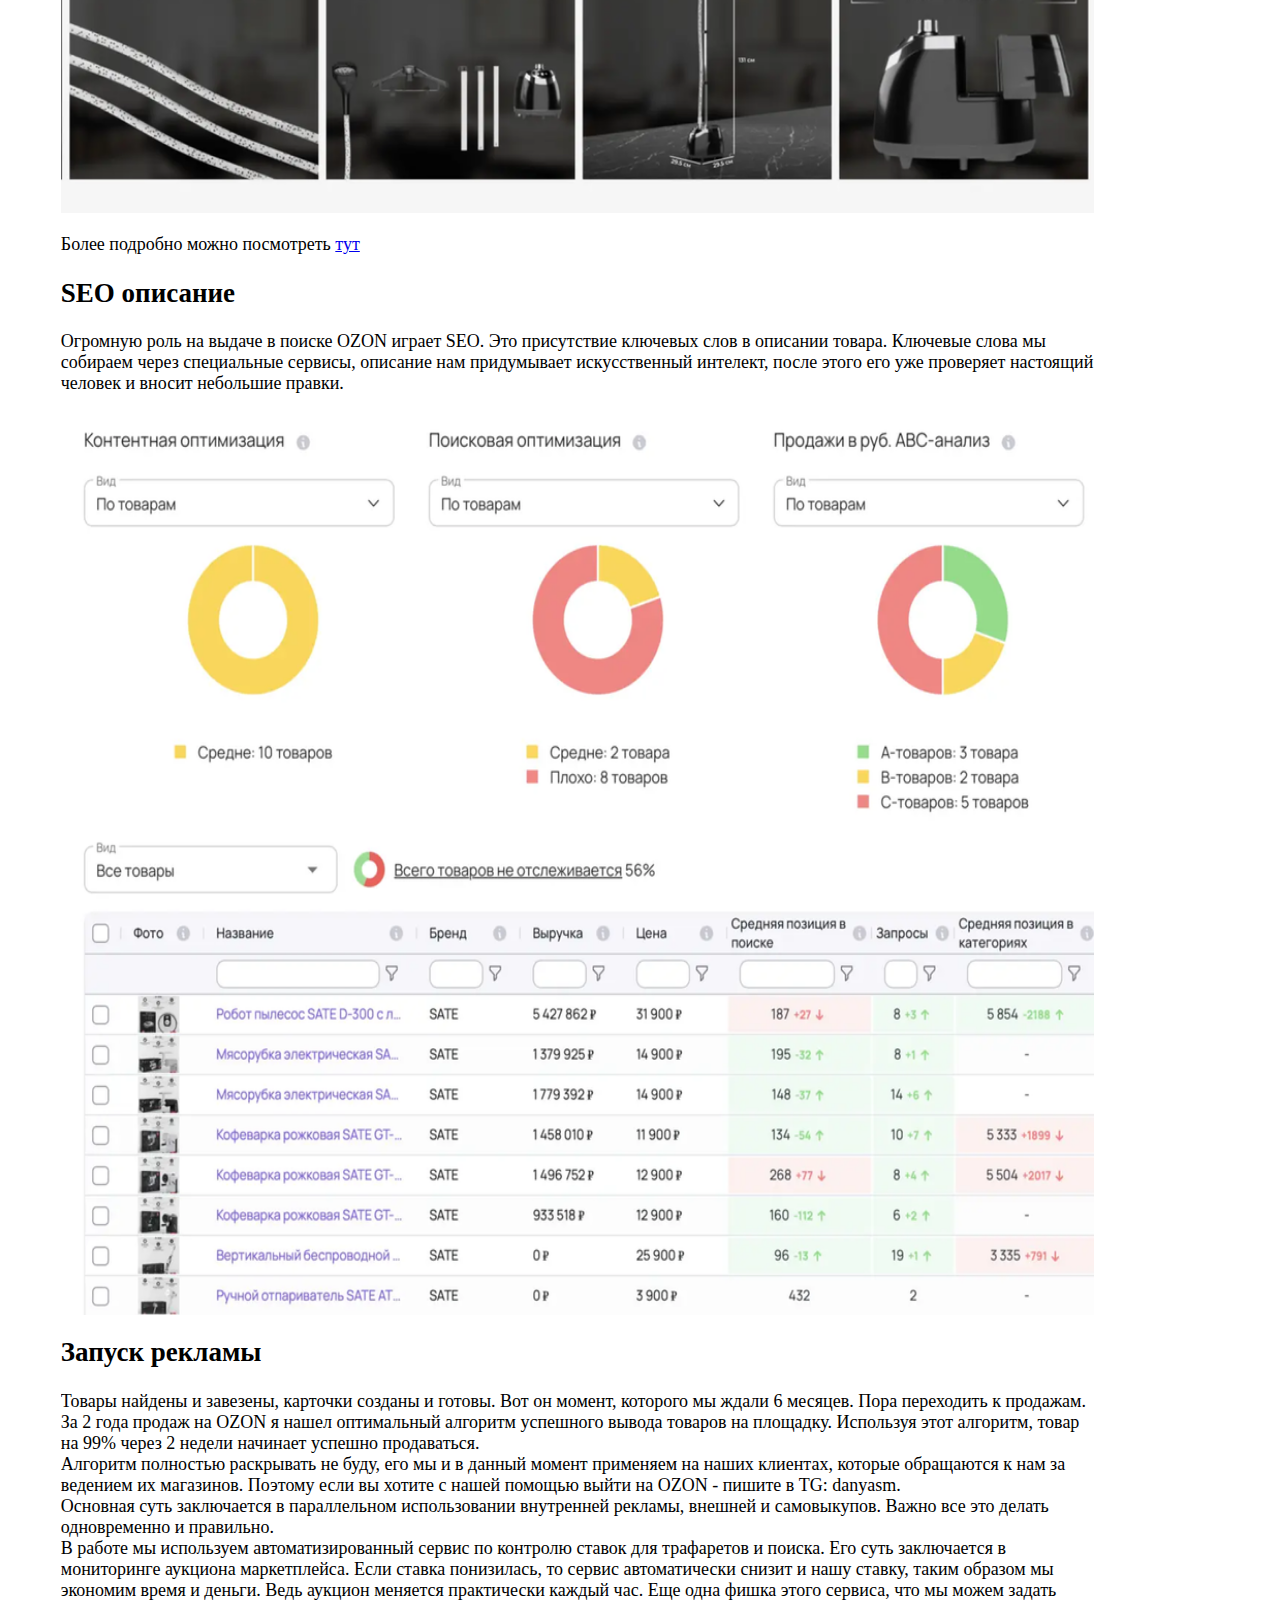
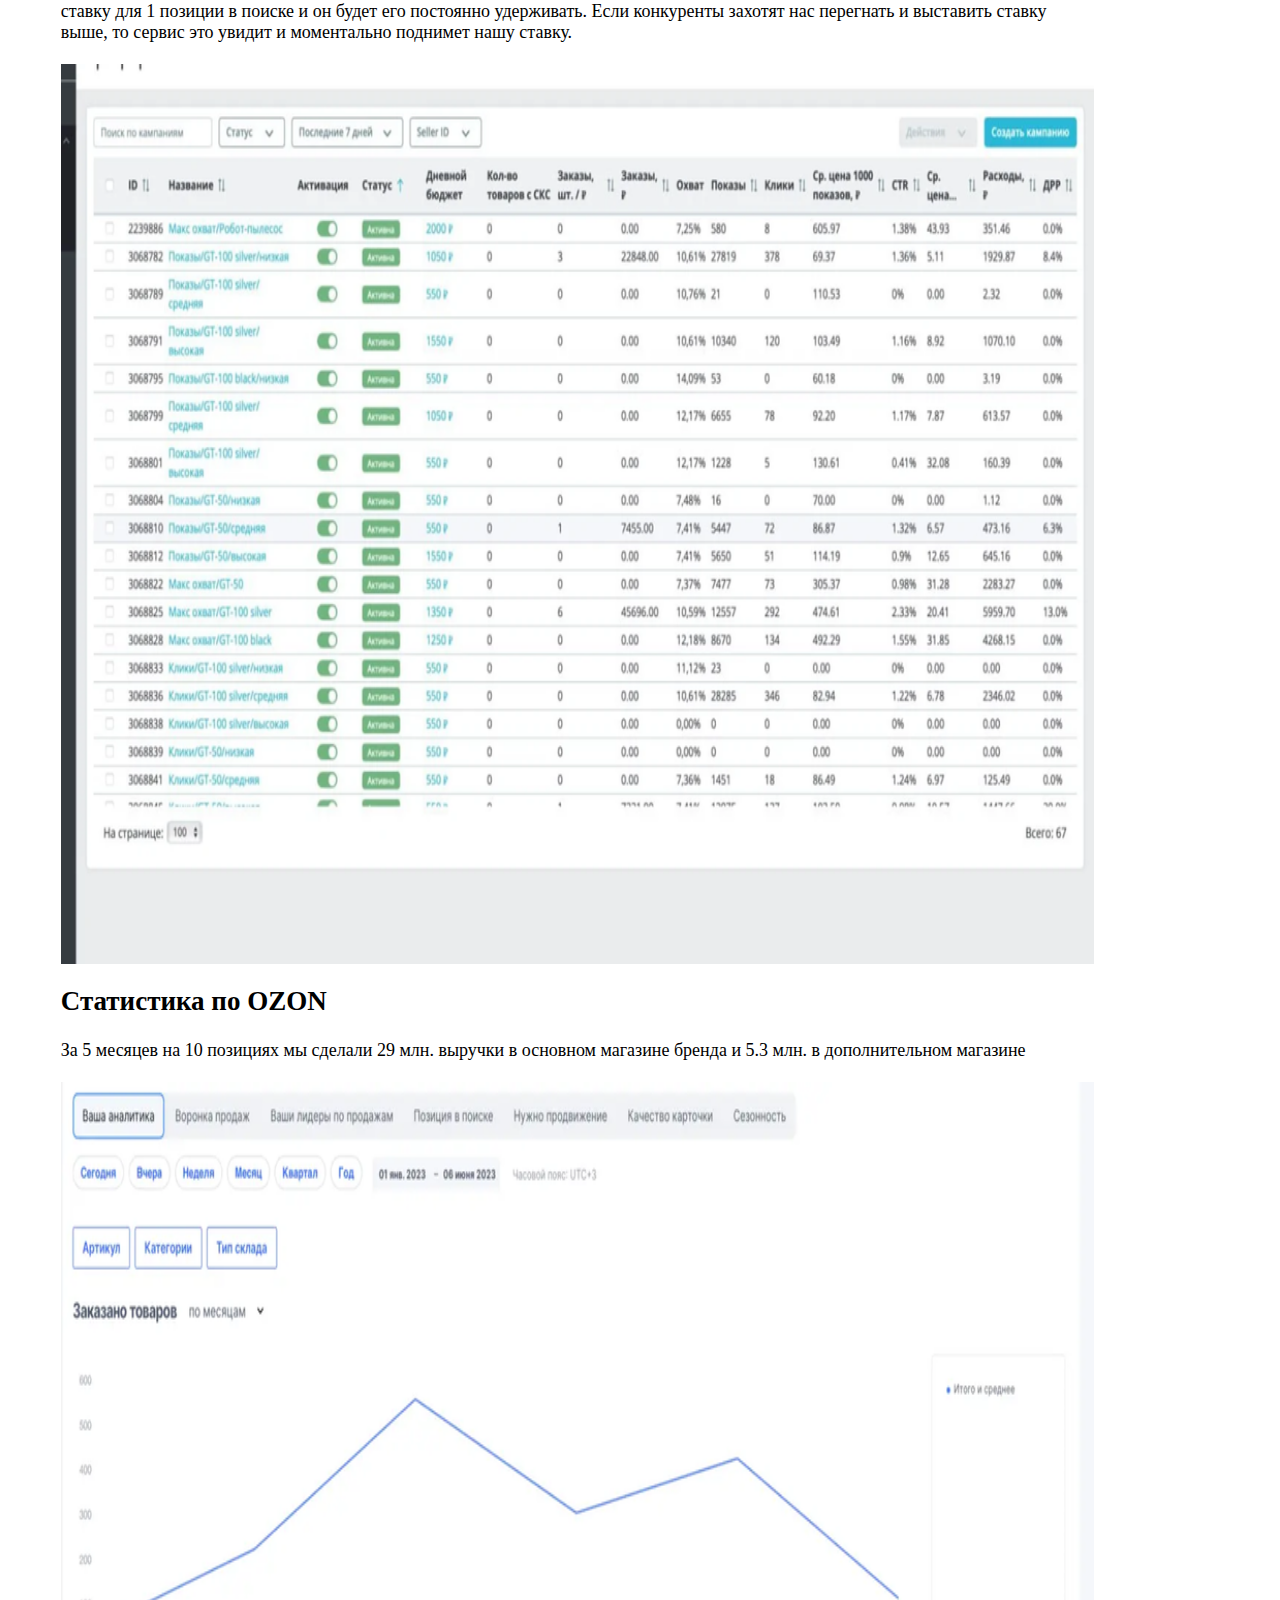
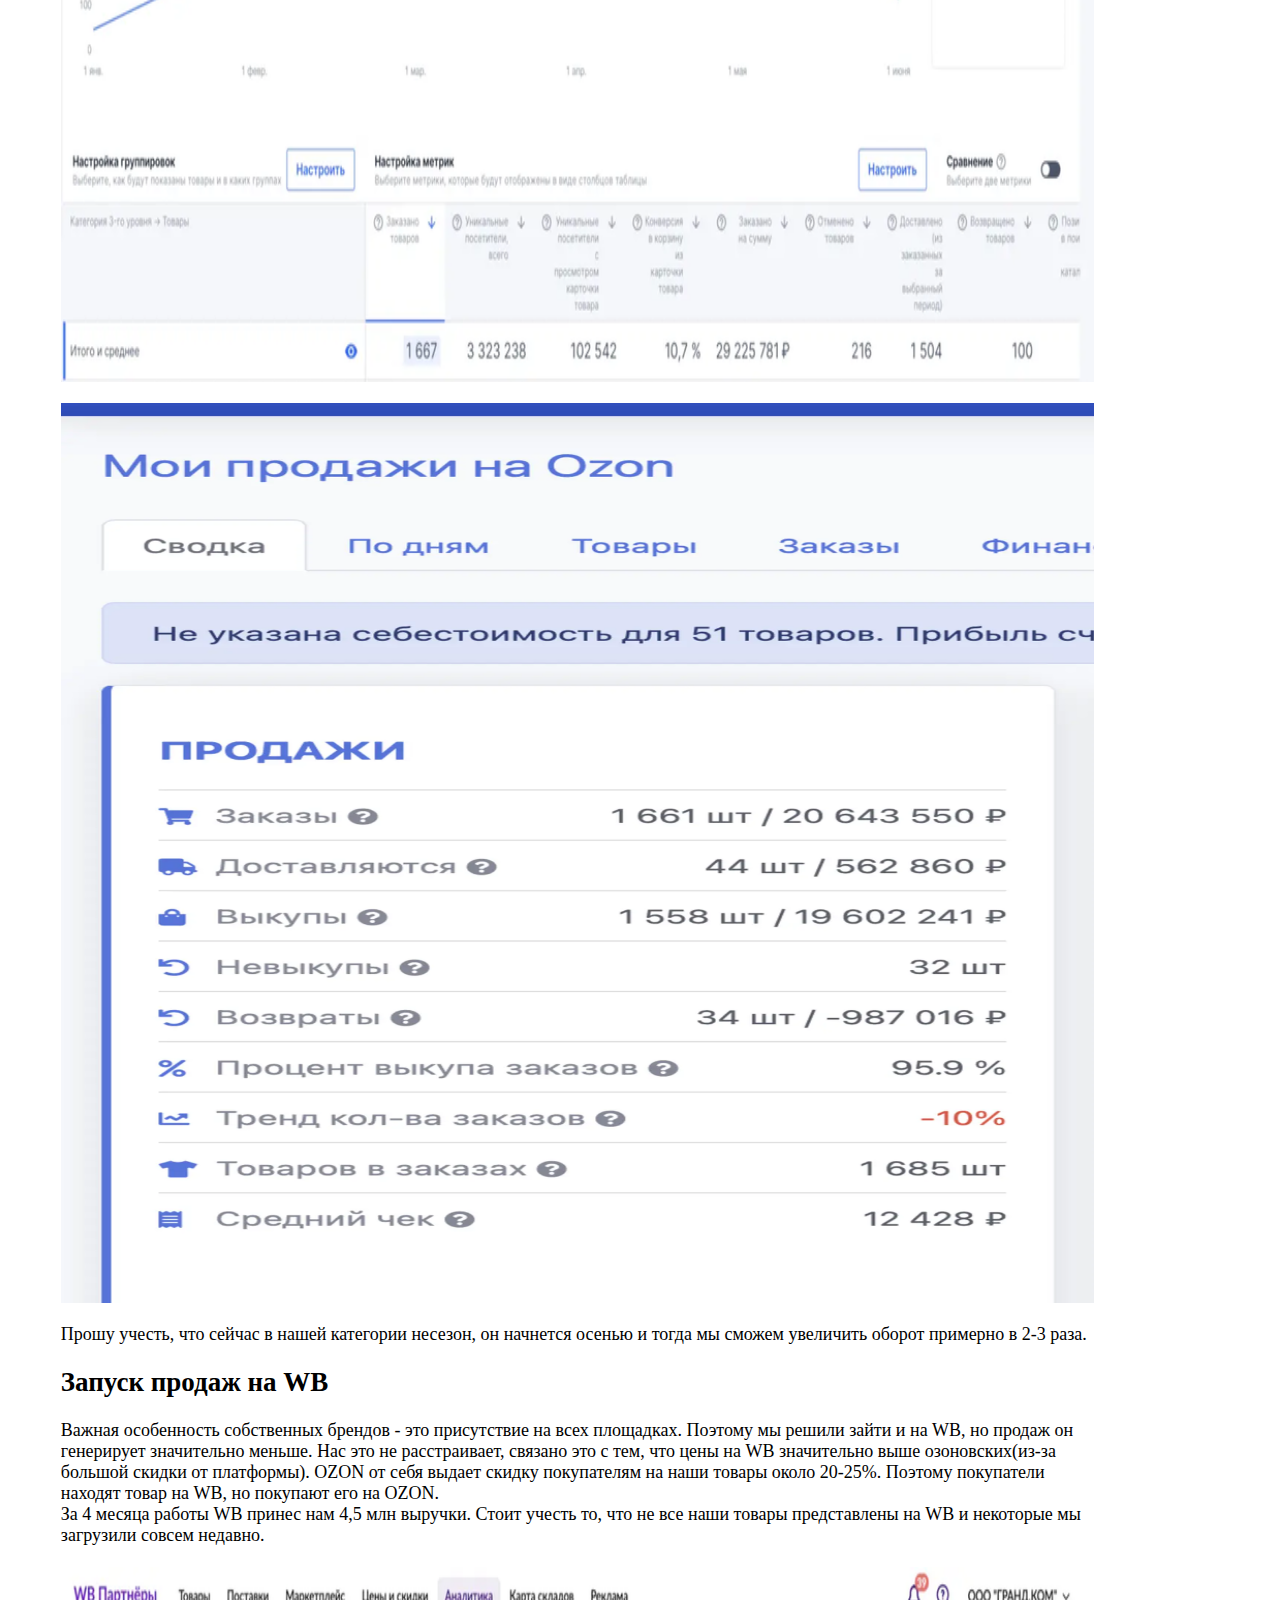
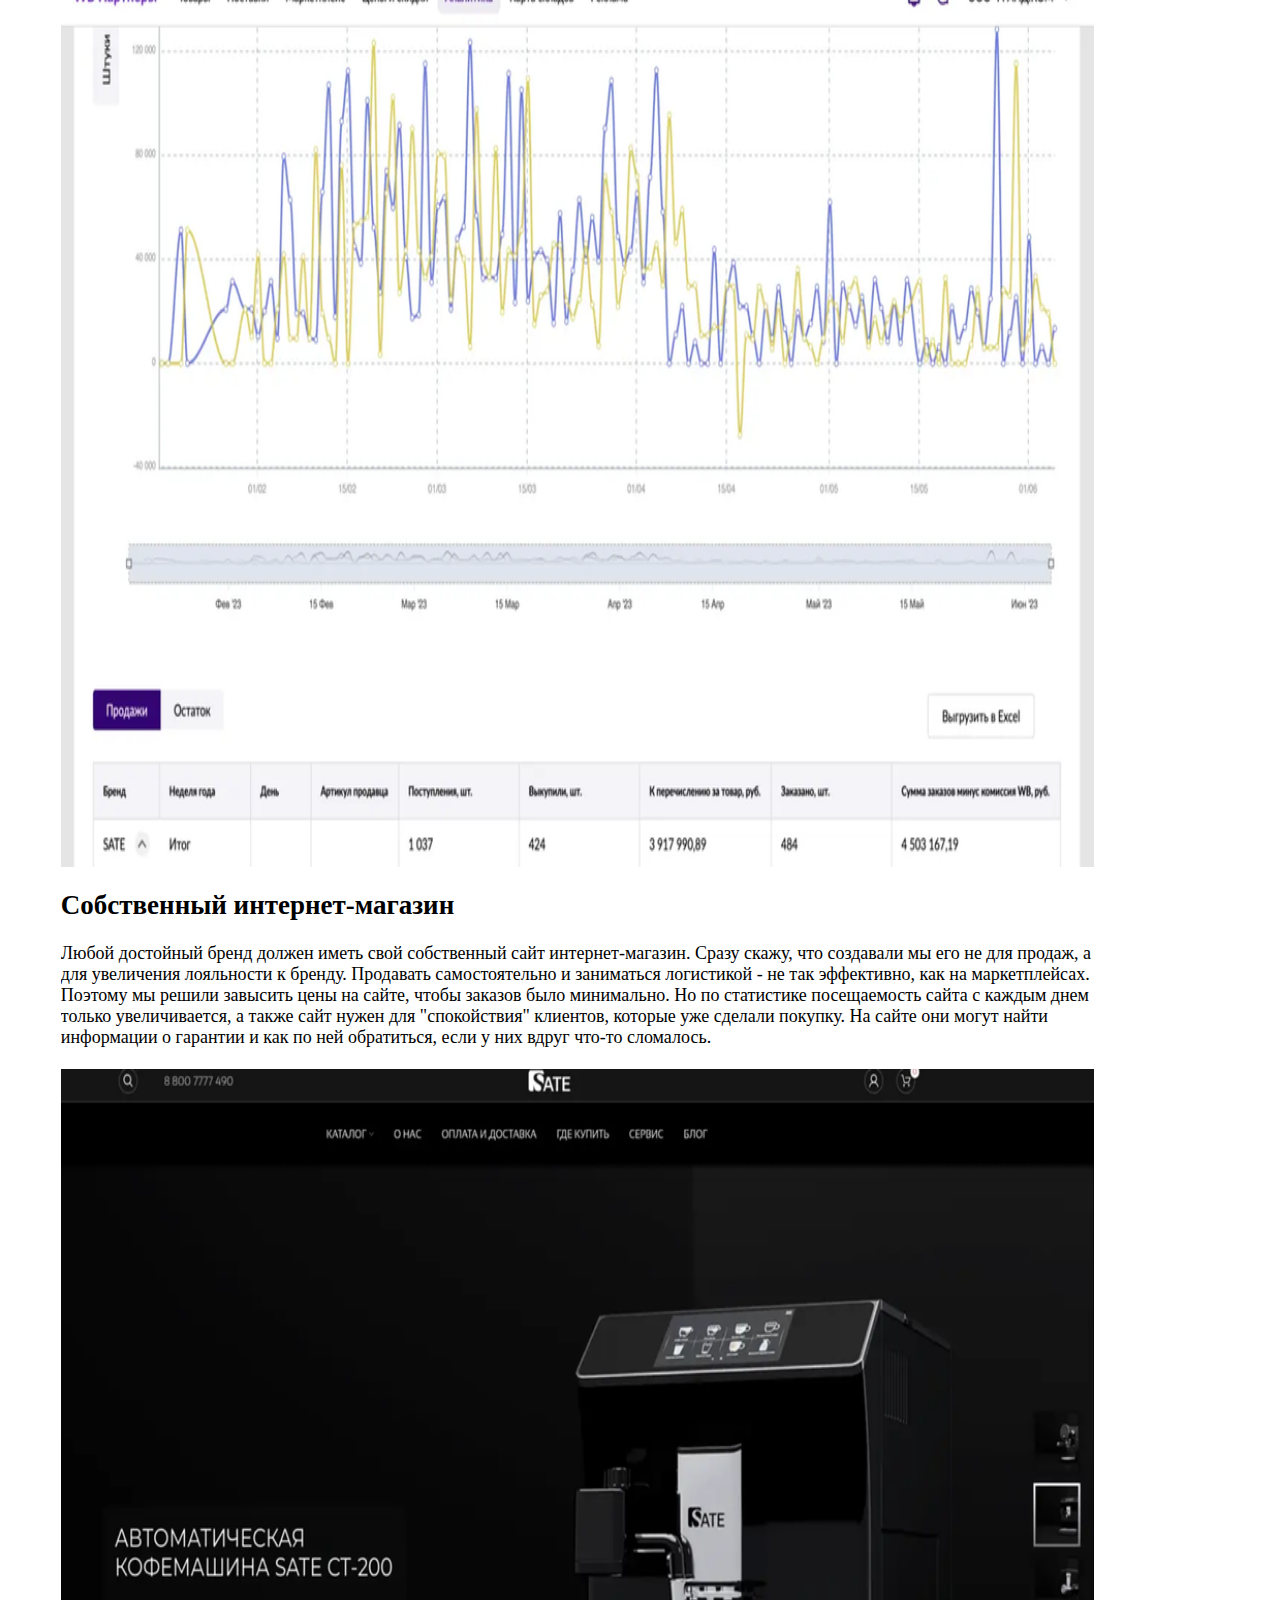
==== commit 8d103a0c: "Update index.html" ====
--- a/index.html
+++ b/index.html
@@ -7,7 +7,7 @@
          color: var(--tg-theme-text-color);
          background: var(--tg-theme-bg-color);
 
-
+         font-size: 18px;
          margin-left: 5%;
       }
       .hint{
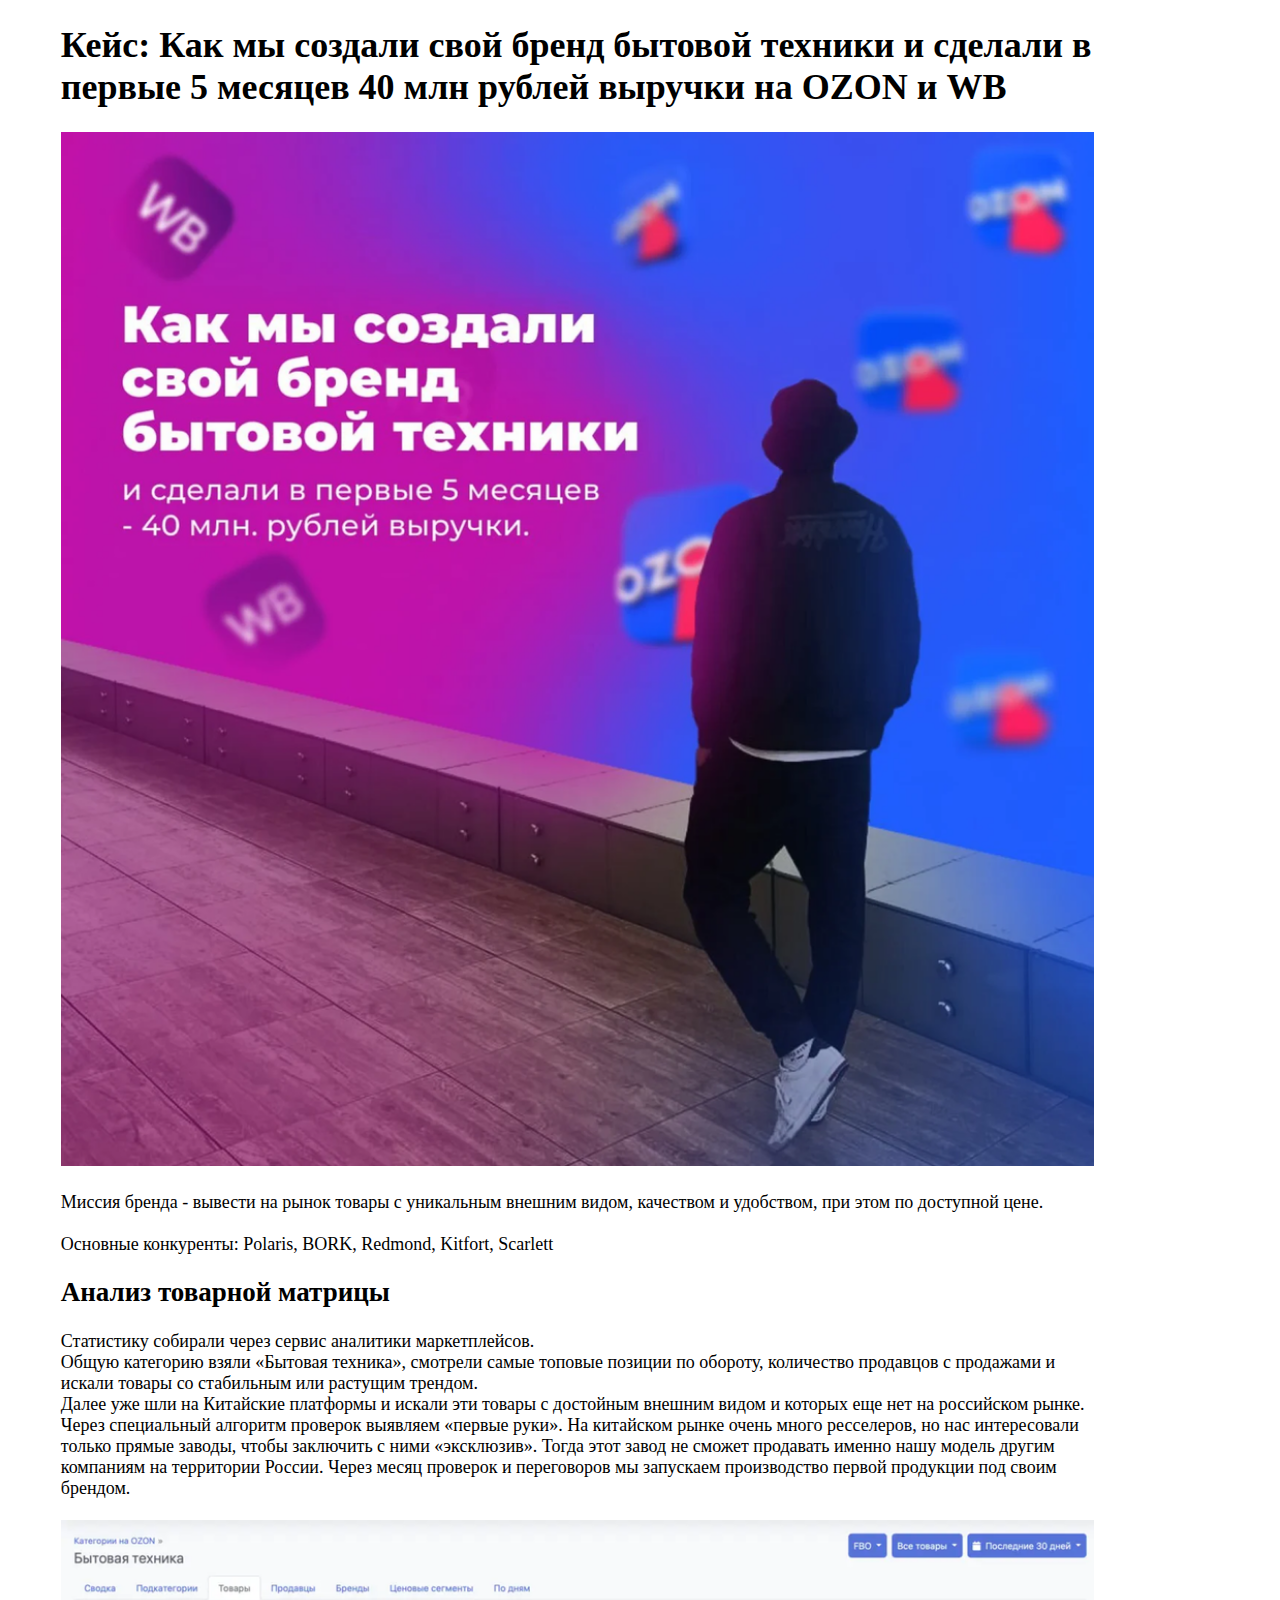
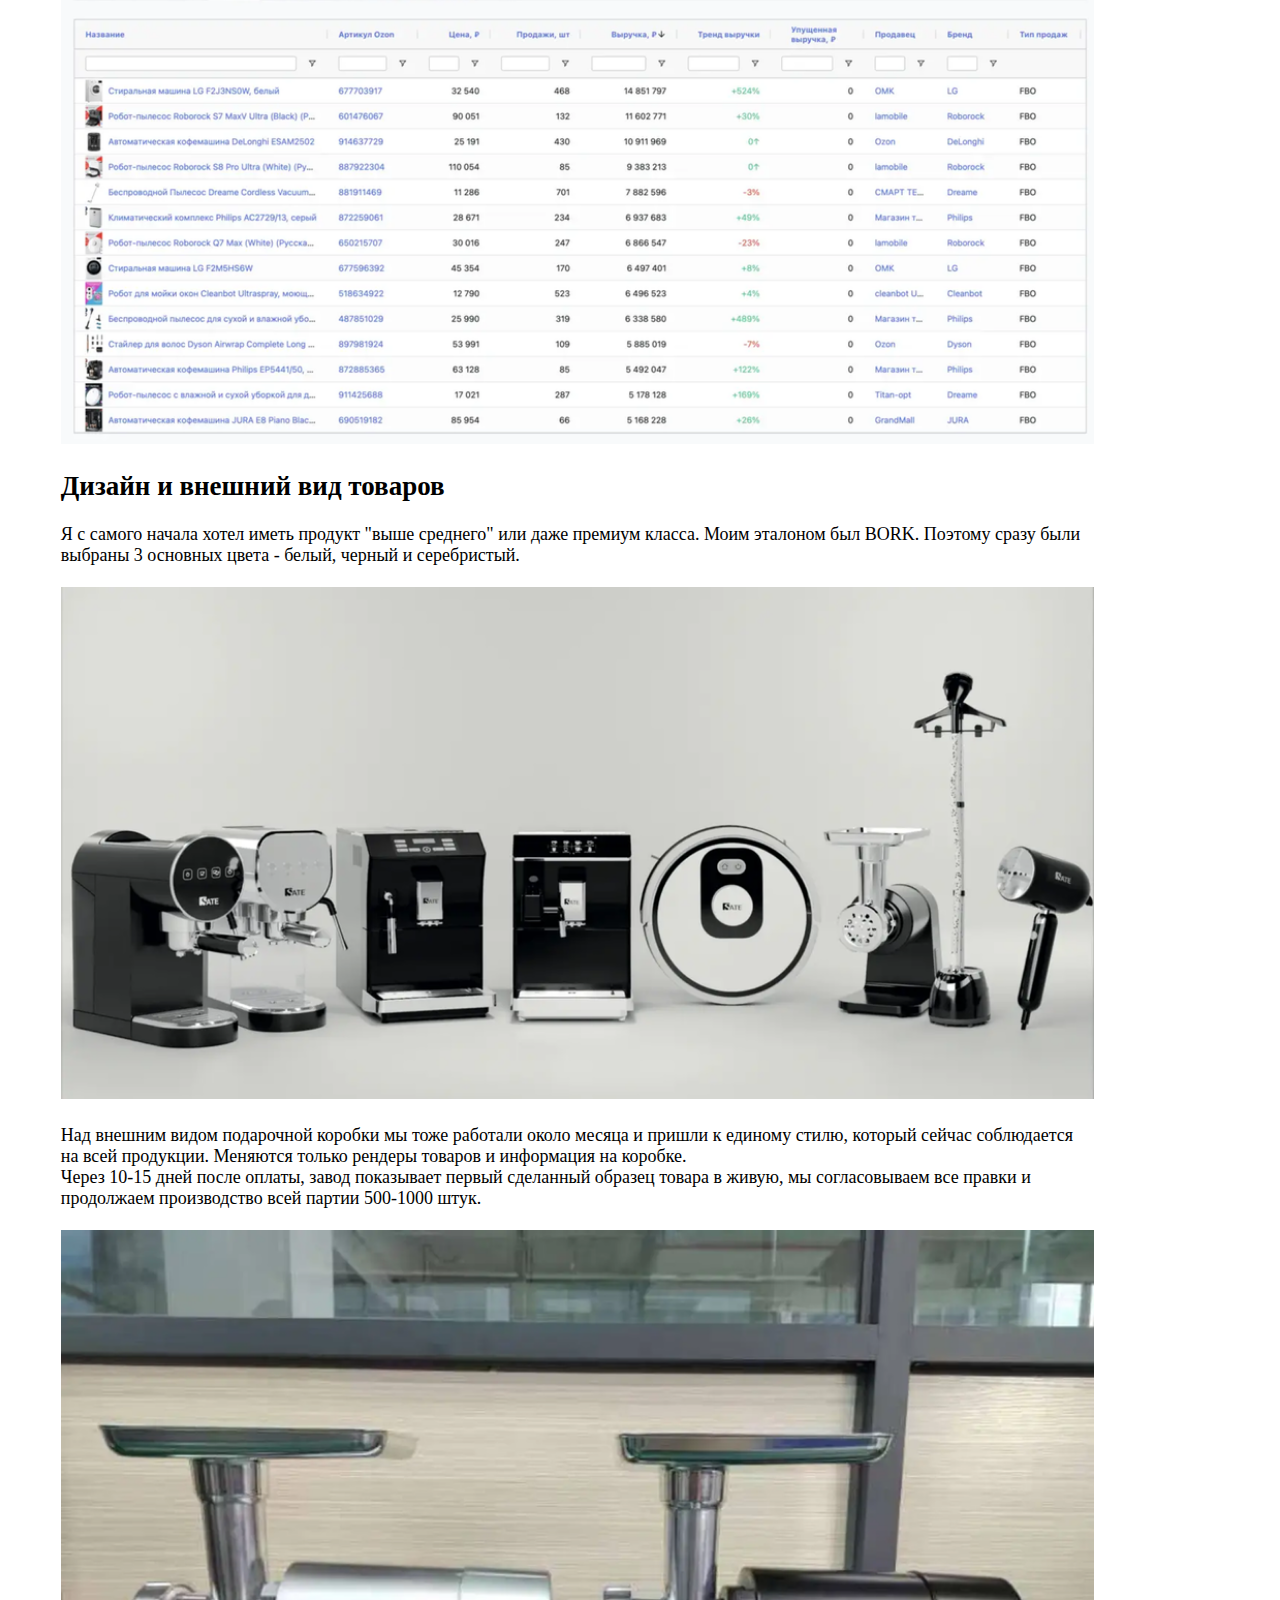
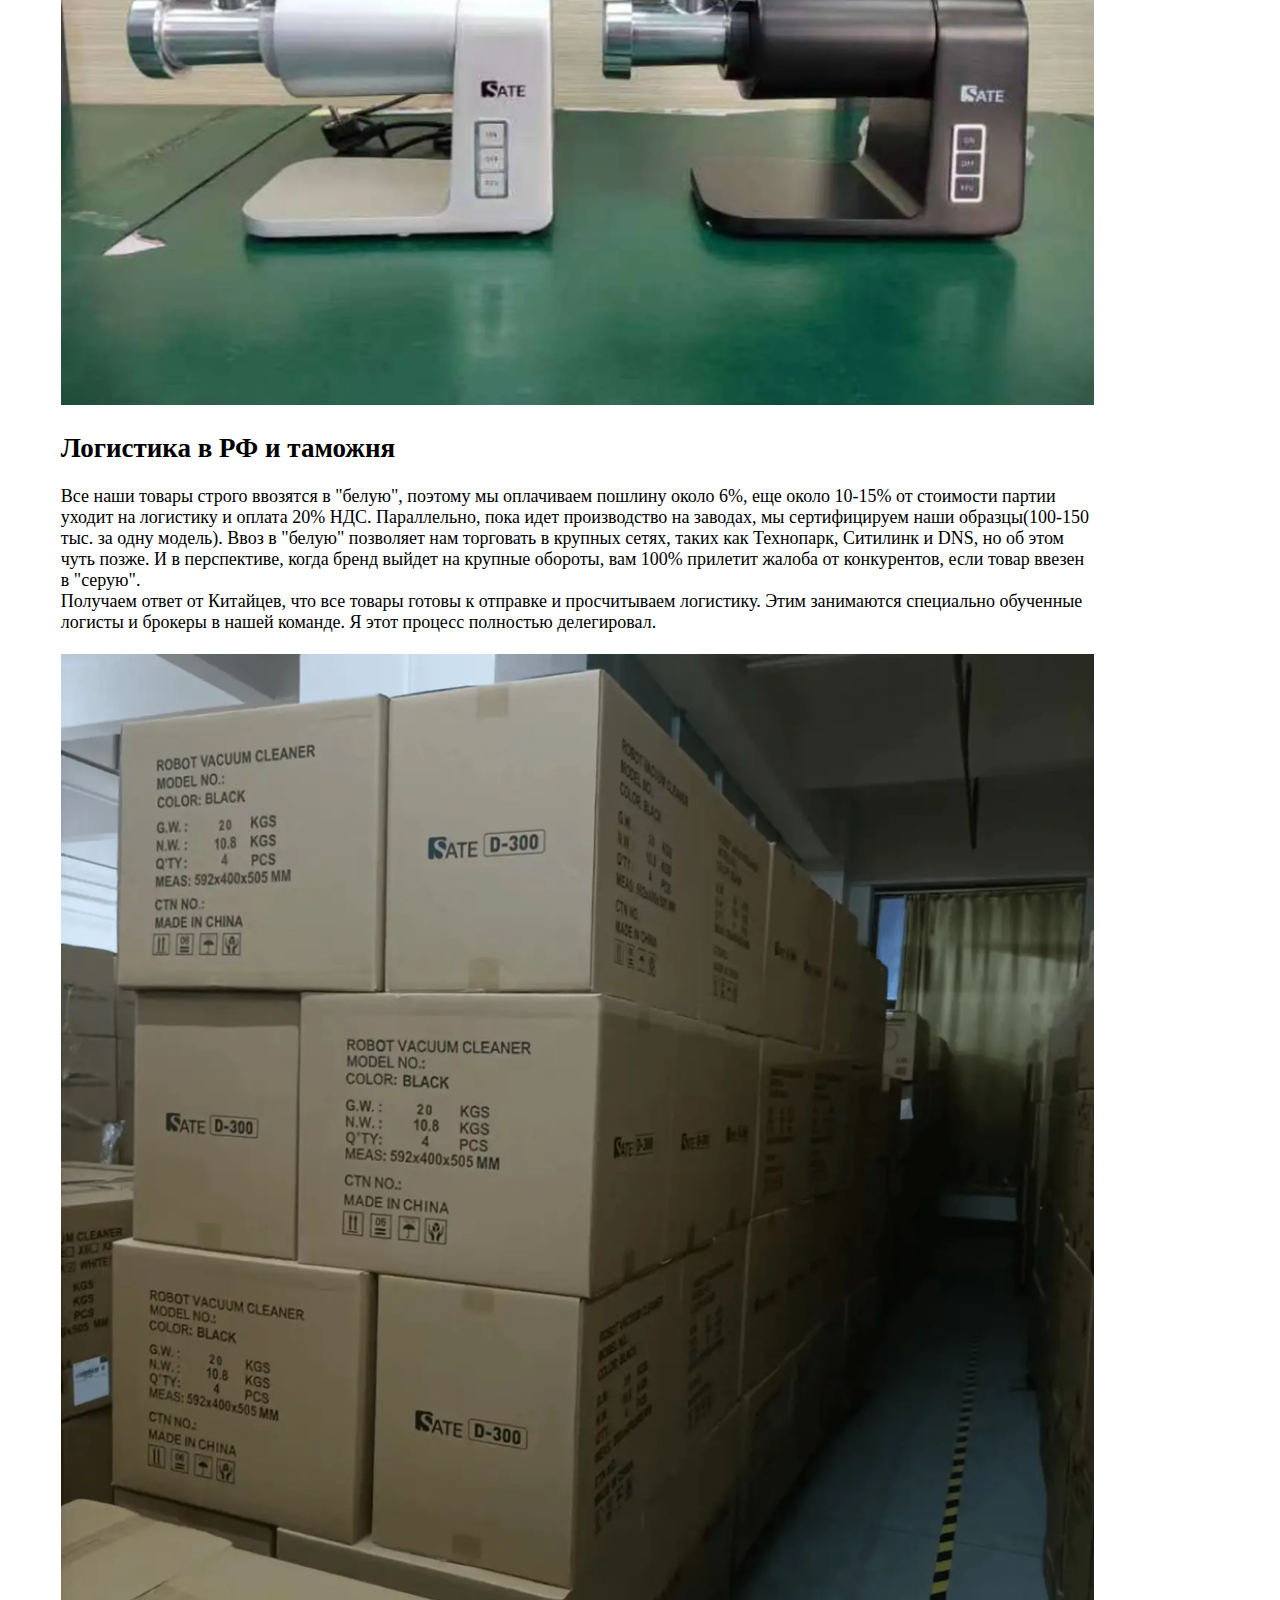
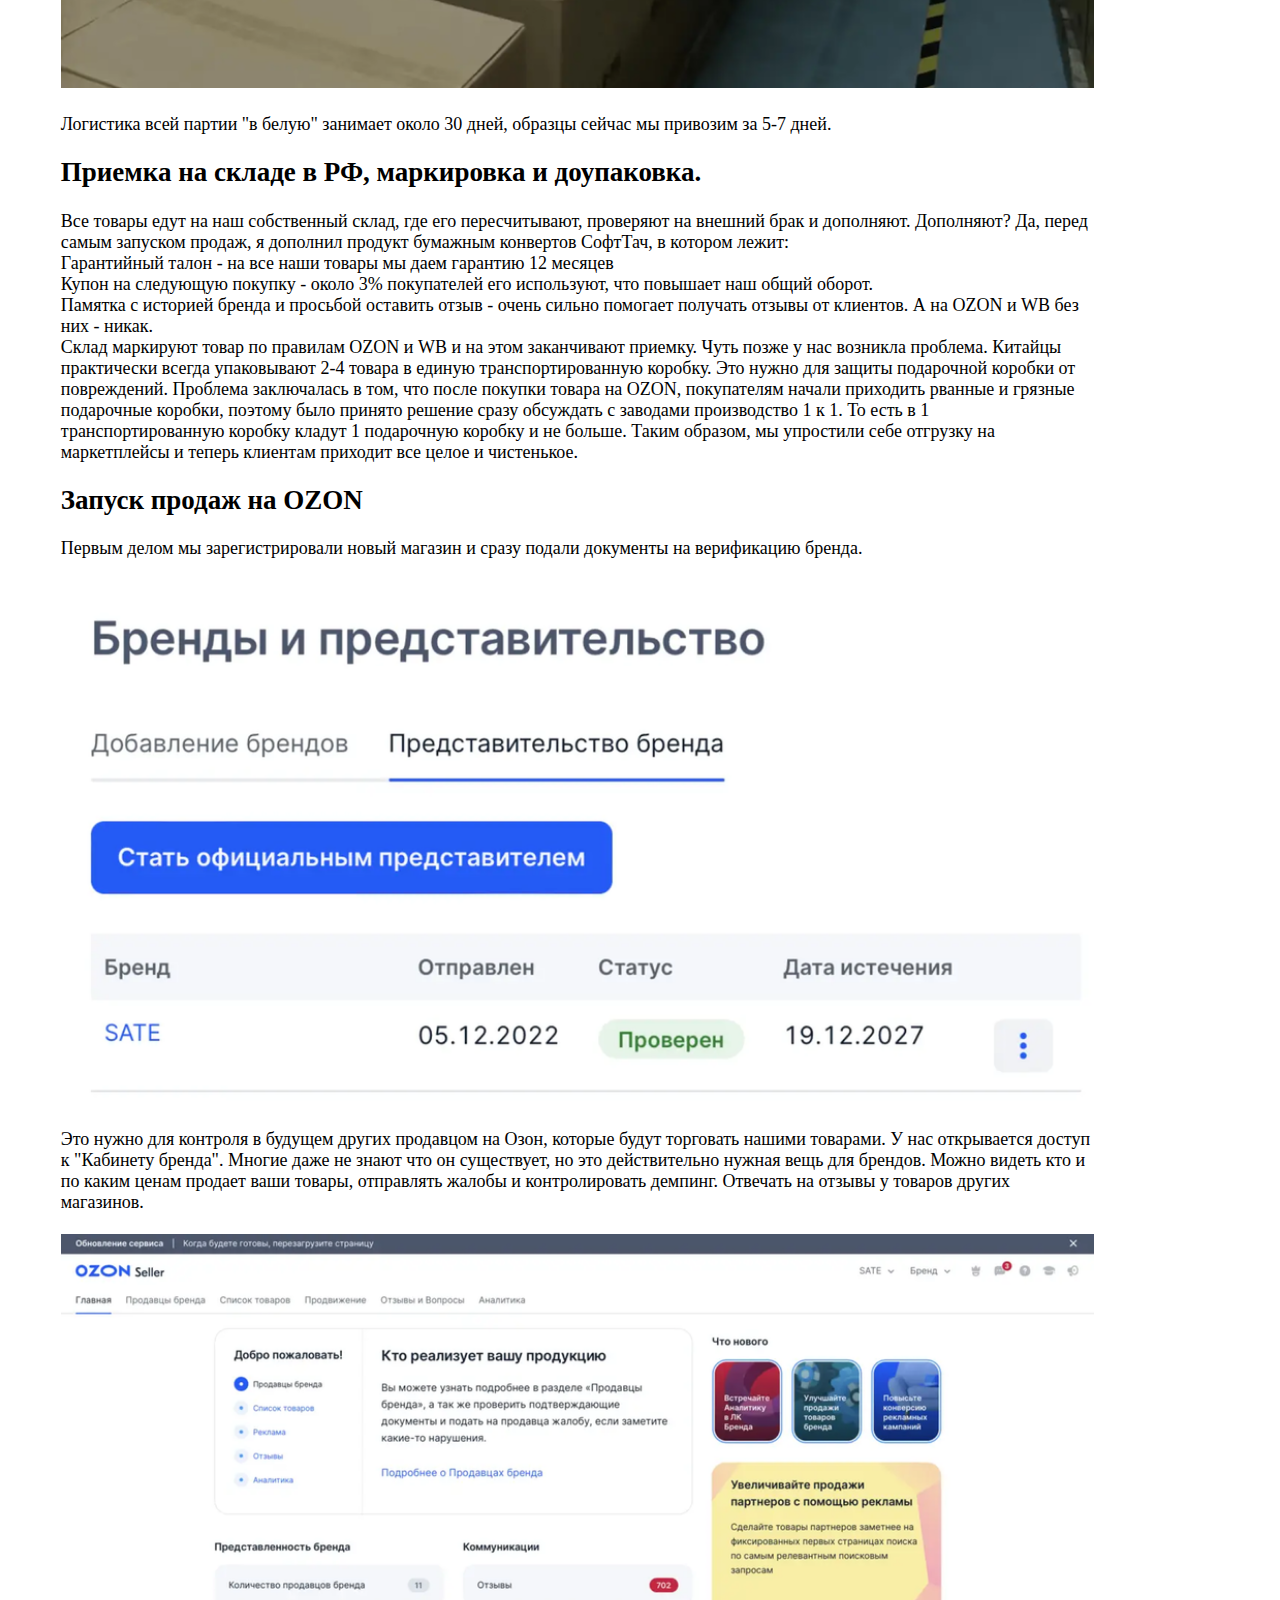
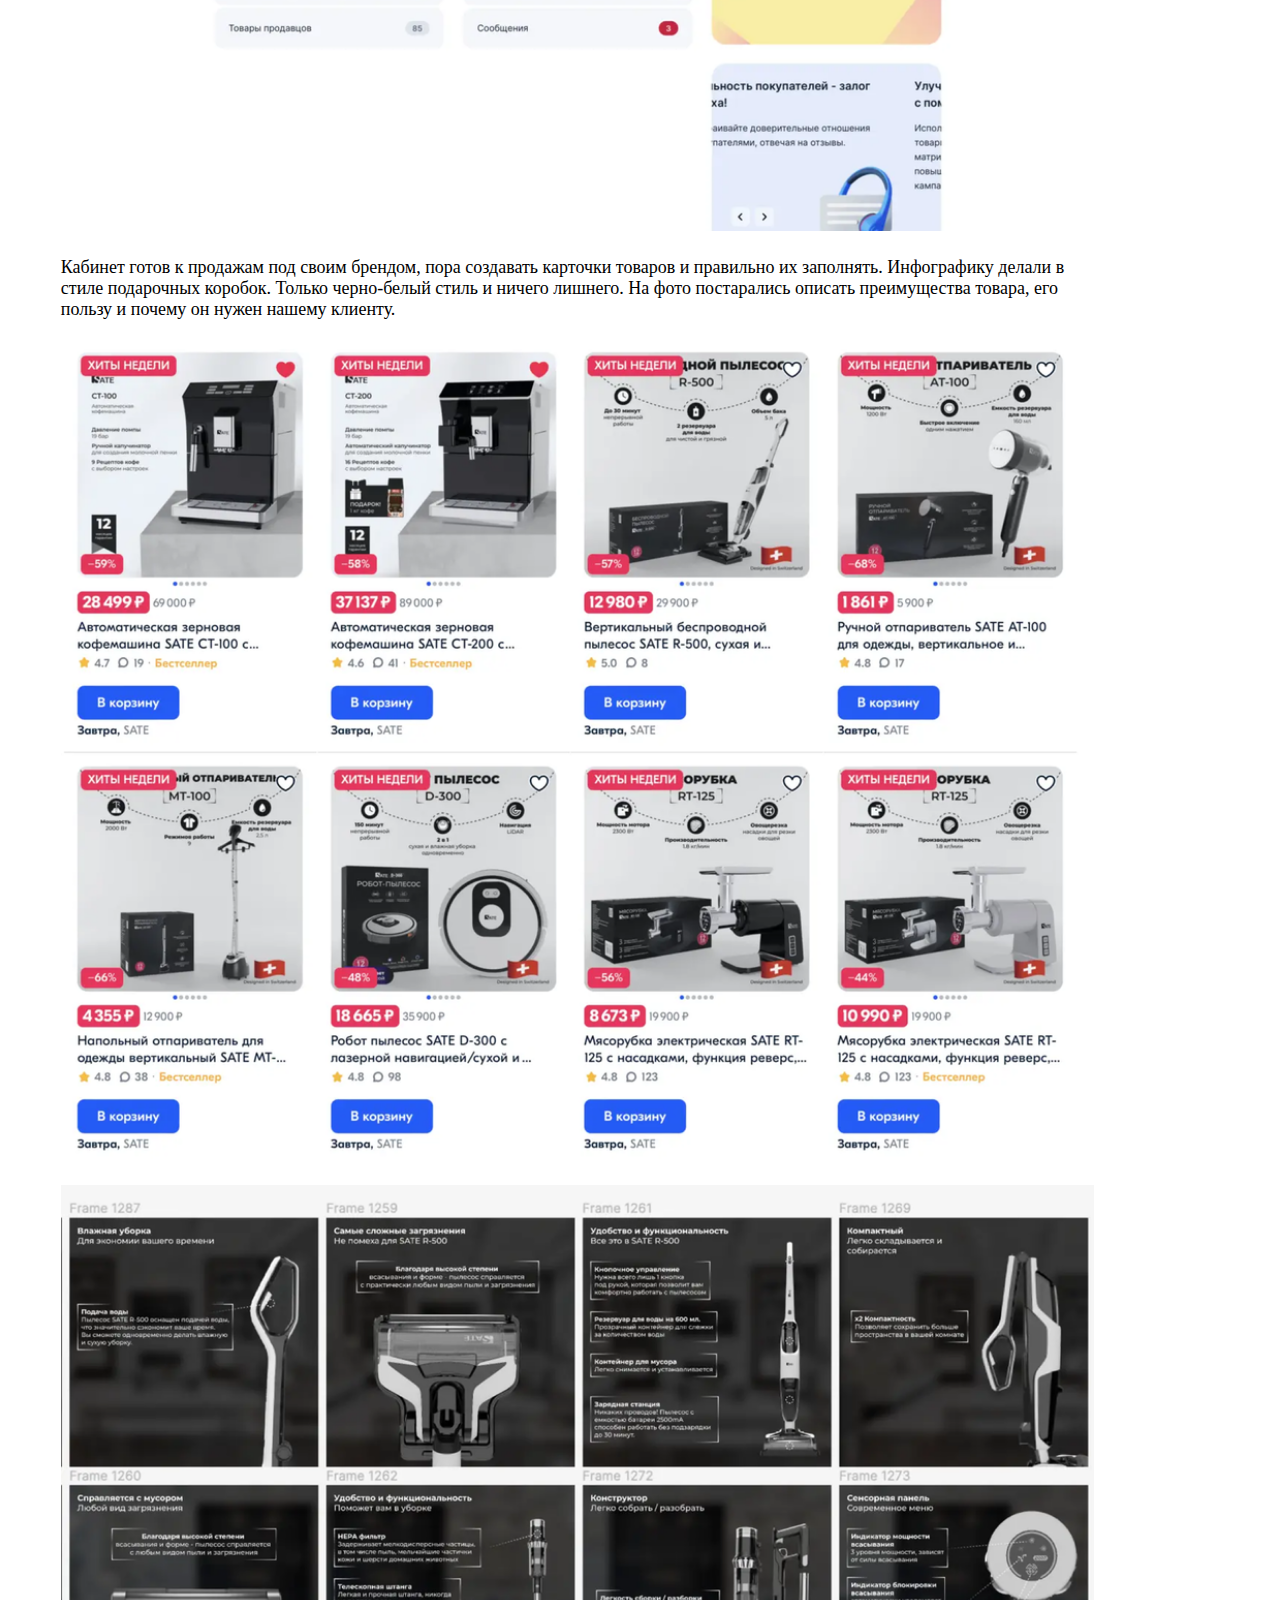
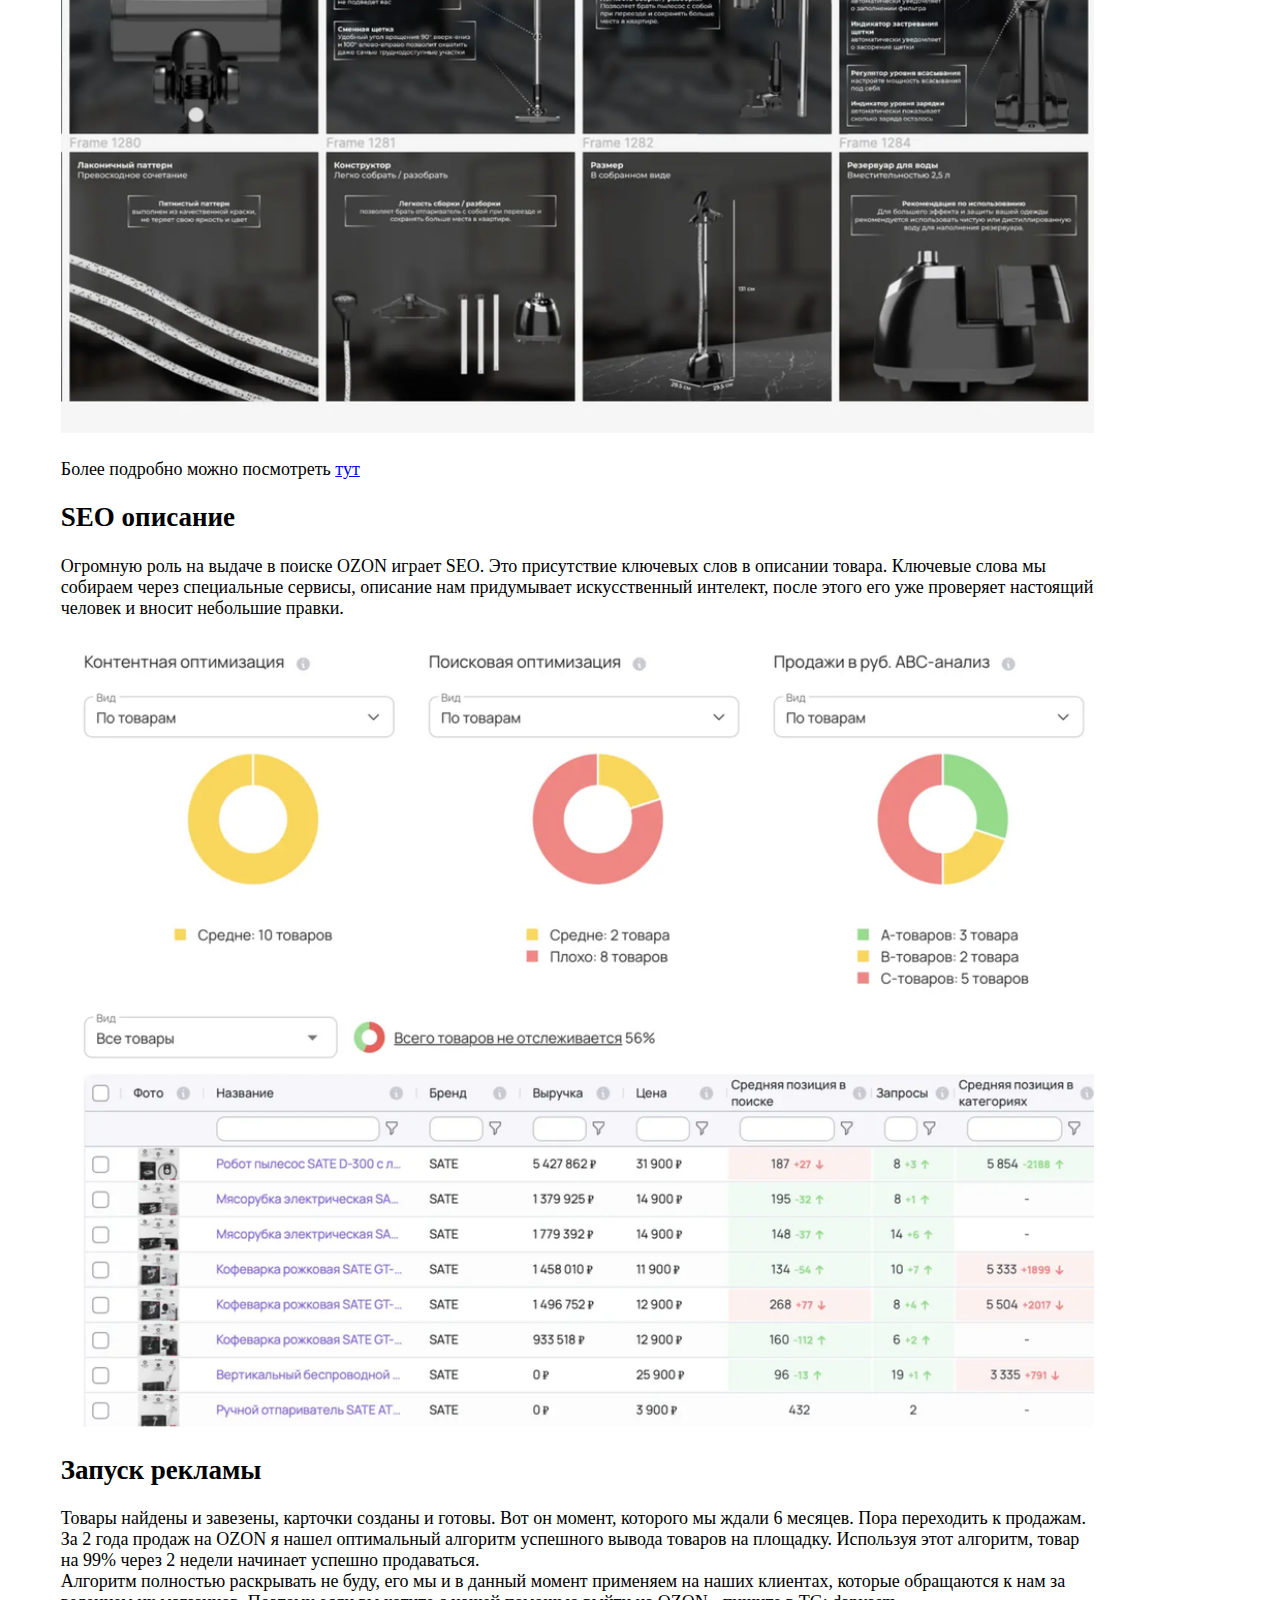
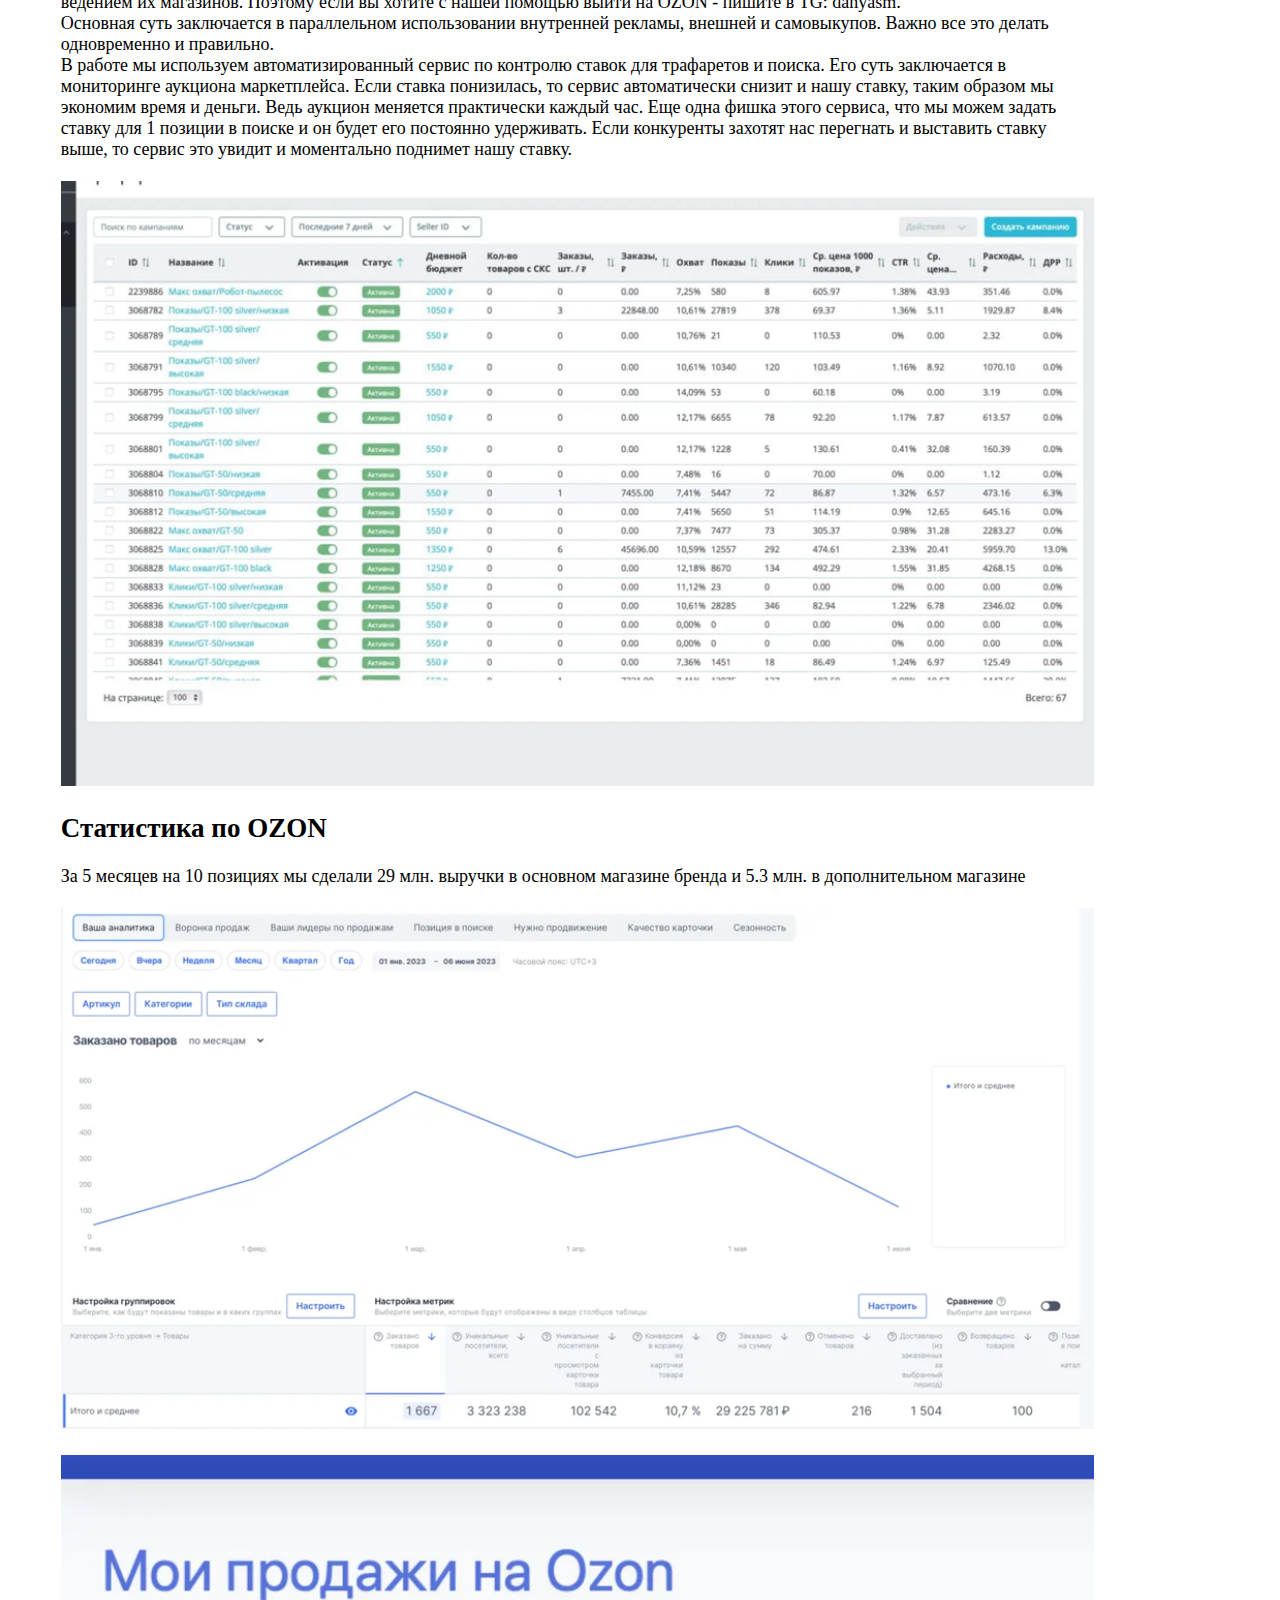
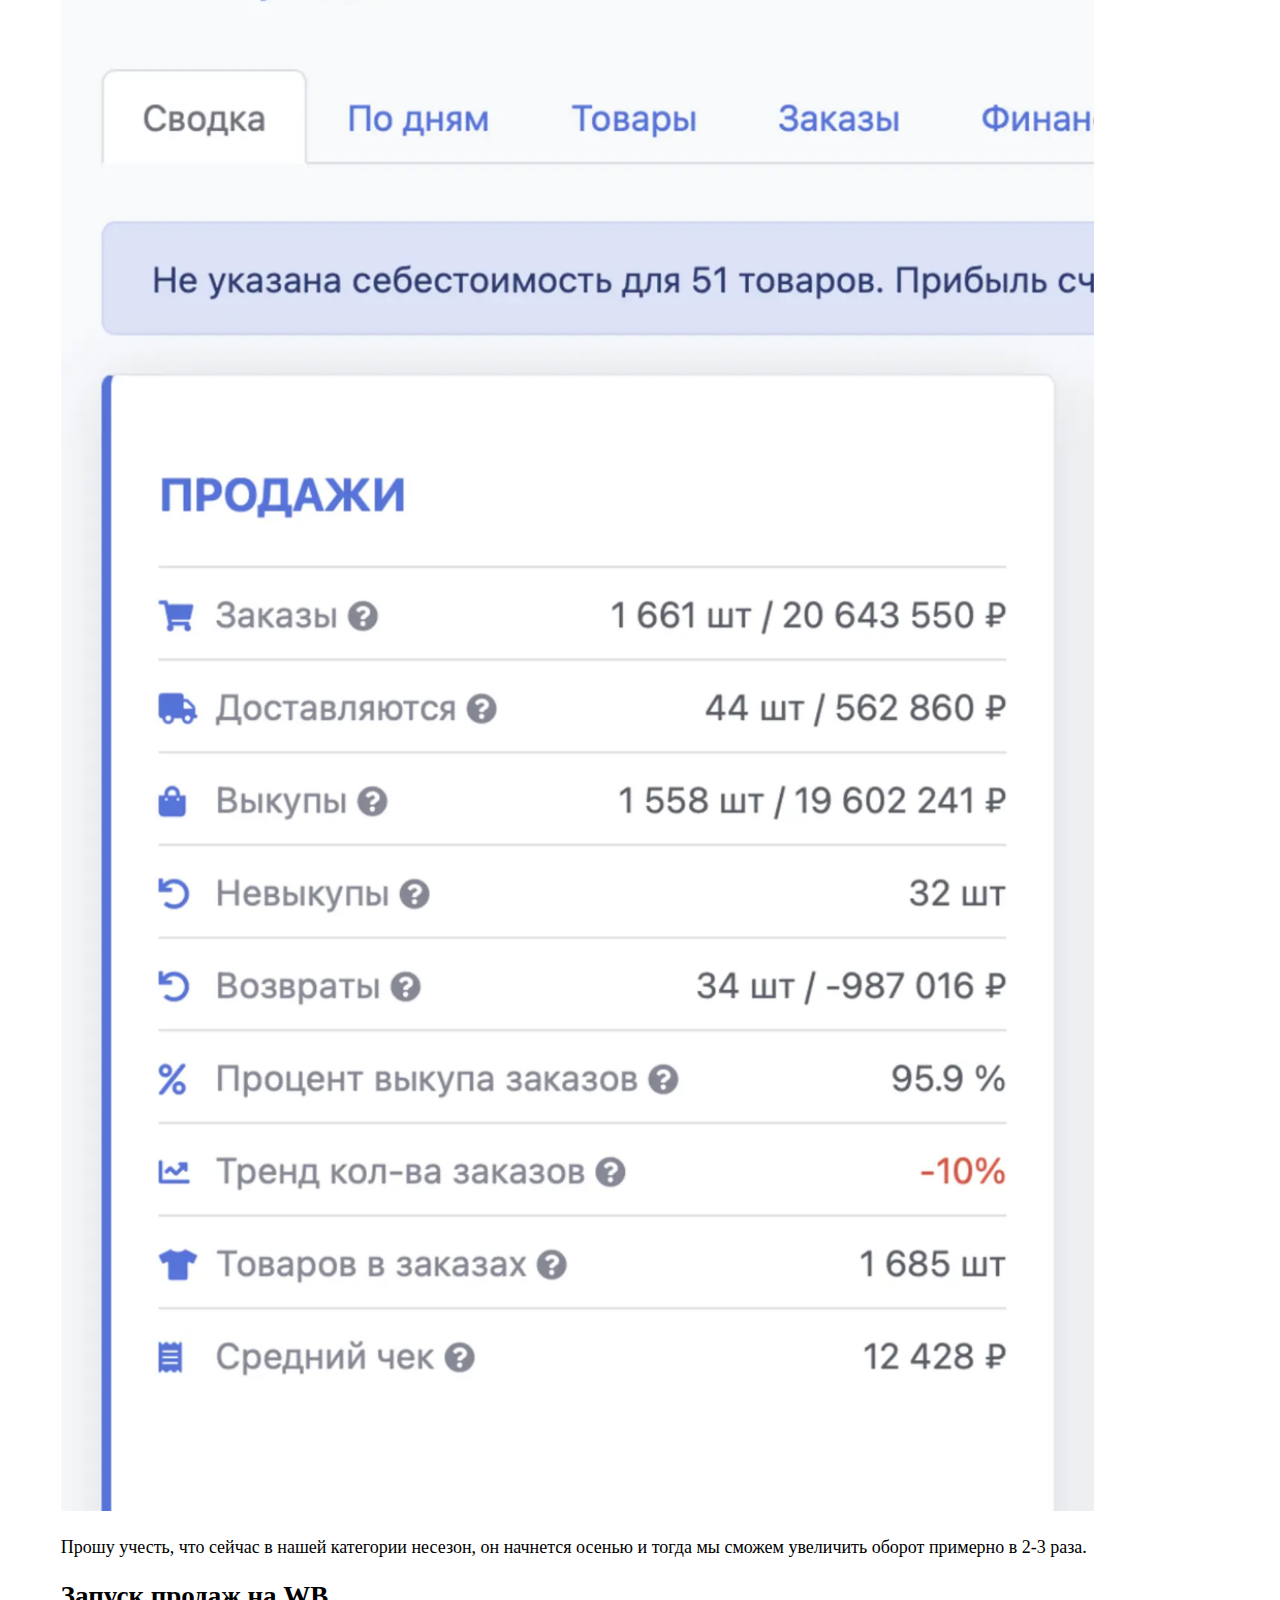
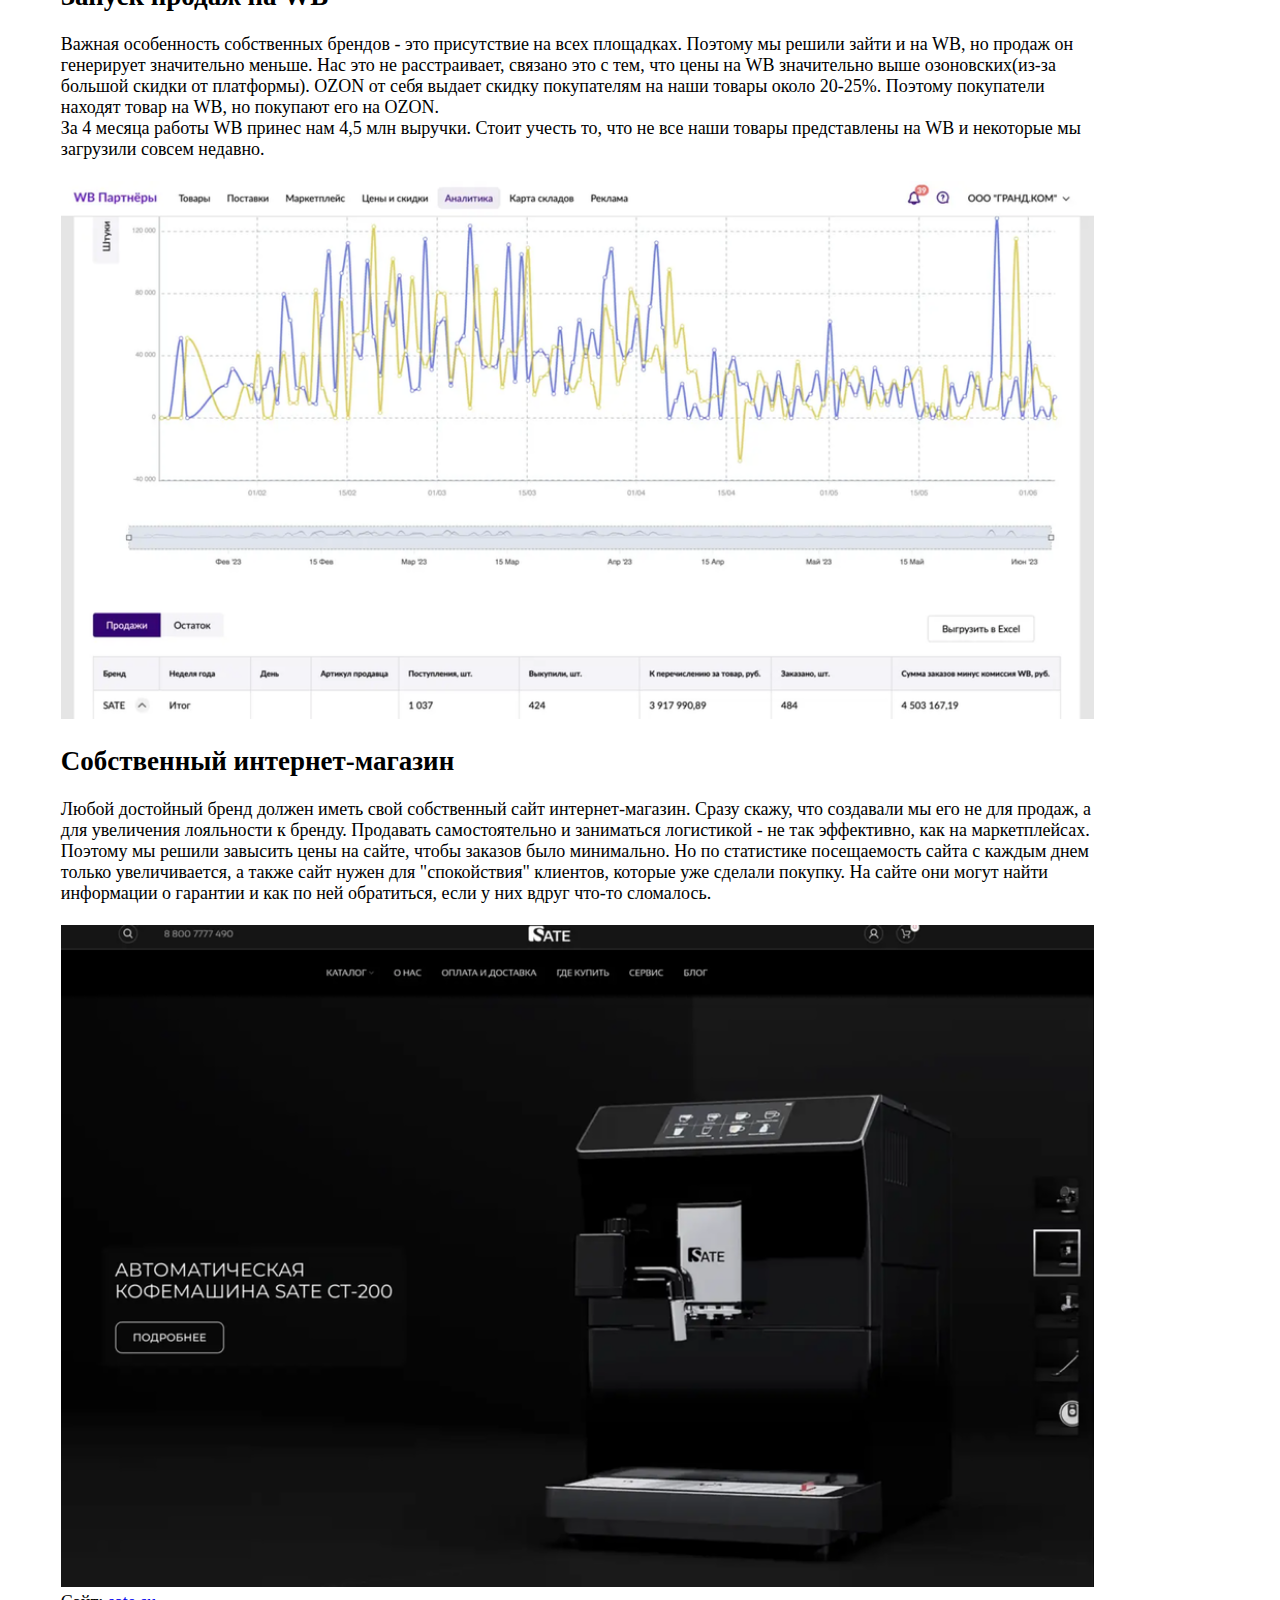
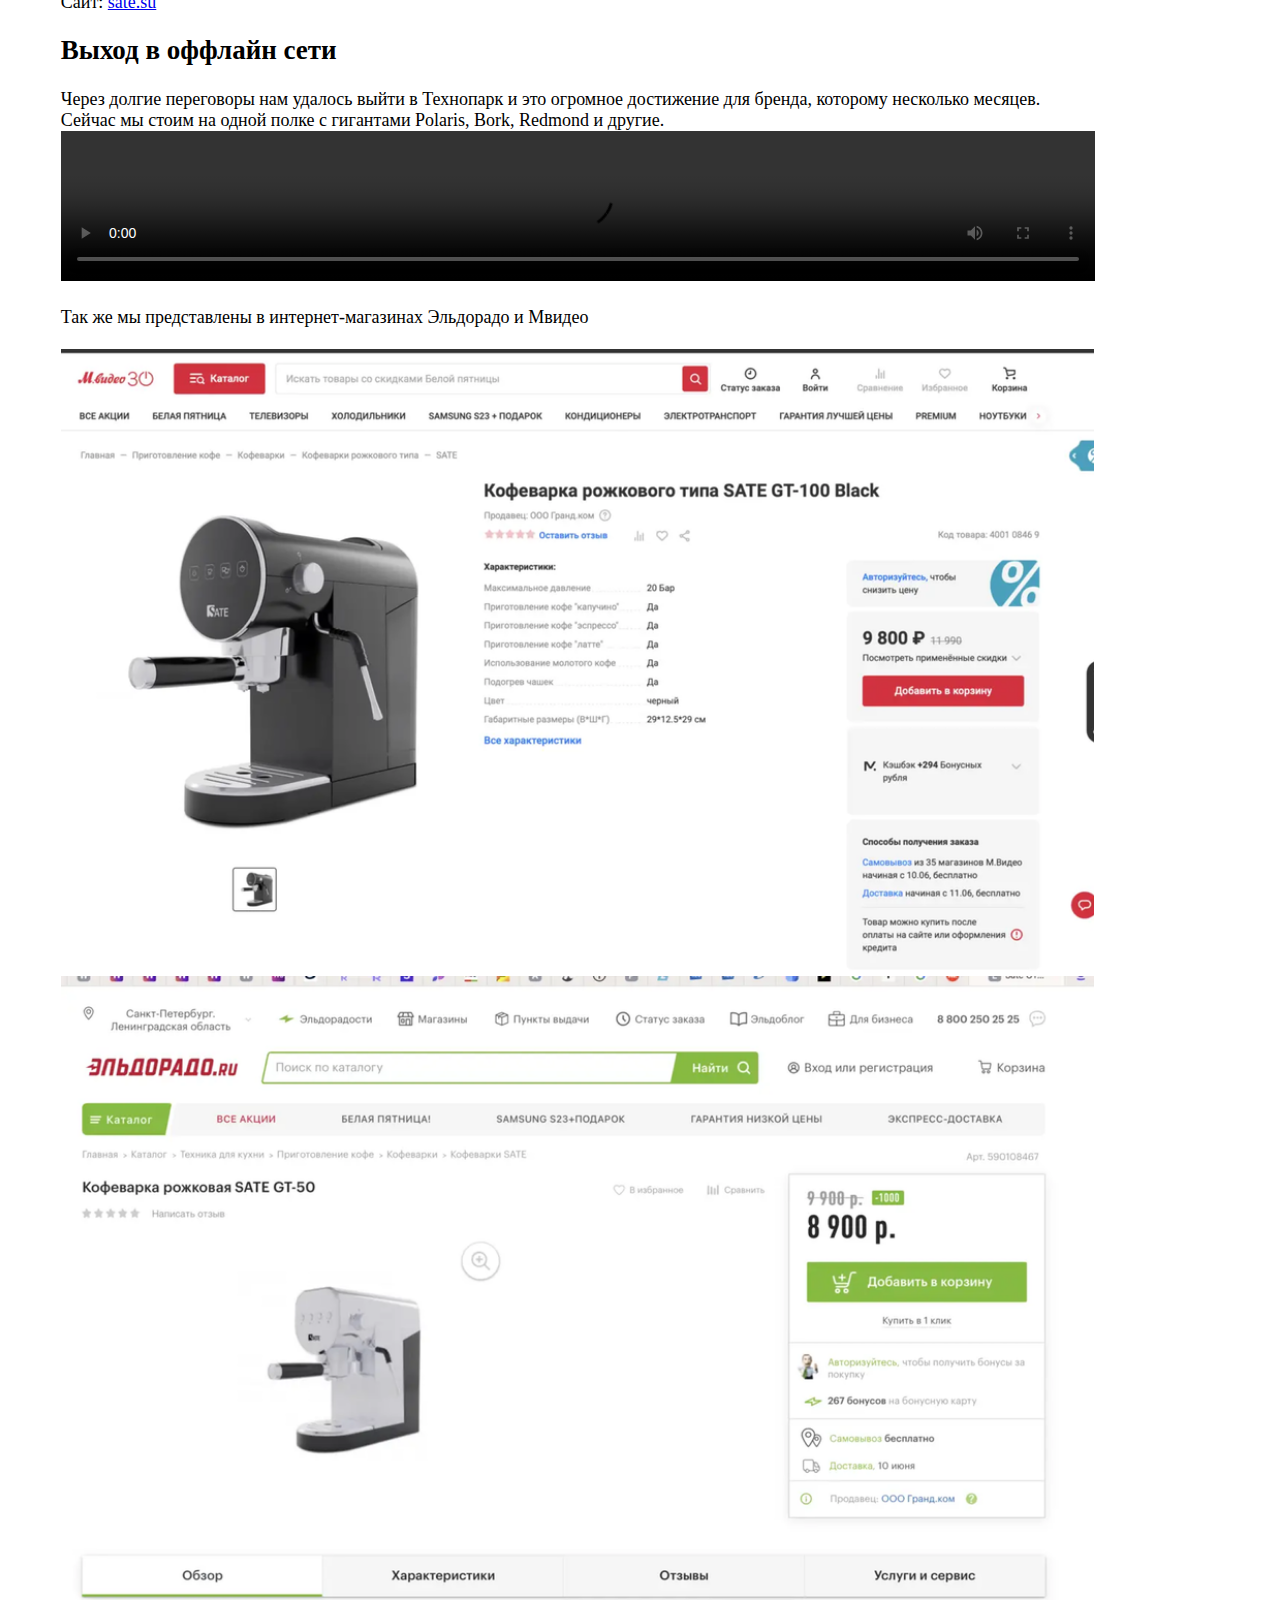
==== commit 733e847f: "Update index.html" ====
--- a/index.html
+++ b/index.html
@@ -1,12 +1,17 @@
+<!DOCTYPE html>
 <html style="height:100%; width:95%">
 <head>
-
+   <meta charset="UTF-8">
+   <meta http-equiv="X-UA-Compatible" content="IE=edge">
+   <title>Test Telegram WebApps API</title>
+   <script src="https://telegram.org/js/telegram-web-app.js"></script> <!--Подключаем скрипт от телеграм-->
     <style>
-       body,div,p{overflow-x: hidden;}
       body{
          color: var(--tg-theme-text-color);
          background: var(--tg-theme-bg-color);
 
+         flex-direction: column;
+         align-items: center;
          font-size: 18px;
          margin-left: 5%;
       }
@@ -25,9 +30,20 @@
       .button:not(:last-child){
          margin-bottom: 20px
       }
-
+      #usercard{
+         text-align: center;
+      }
    </style>
 </head>
 <body style="height:100%; width:85%"><h1>Кейс: Как мы создали свой бренд бытовой техники и сделали в первые 5 месяцев 40 млн рублей выручки на OZON и WB</h1><div><img alt="Untitled" src="img/Untitled(0).png" style="height:100%; width:100%"></div><br><div>Миссия бренда - вывести на рынок товары с уникальным внешним видом, качеством и удобством, при этом по доступной цене.</div><br><div>Основные конкуренты: Polaris, BORK, Redmond, Kitfort, Scarlett</div><h2>Анализ товарной матрицы</h2><div>Статистику собирали через сервис аналитики маркетплейсов.</div><div>Общую категорию взяли «Бытовая техника», смотрели самые топовые позиции по обороту, количество продавцов с продажами и искали товары со стабильным или растущим трендом.</div><div>Далее уже шли на Китайские платформы и искали эти товары с достойным внешним видом и которых еще нет на российском рынке.</div><div>Через специальный алгоритм проверок выявляем «первые руки». На китайском рынке очень много ресселеров, но нас интересовали только прямые заводы, чтобы заключить с ними «эксклюзив». Тогда этот завод не сможет продавать именно нашу модель другим компаниям на территории России. Через месяц проверок и переговоров мы запускаем производство первой продукции под своим брендом.</div><br><div><img alt="Untitled" src="img/Untitled(1).png" style="height:100%; width:100%"></div><h2>Дизайн и внешний вид товаров</h2><div>Я с самого начала хотел иметь продукт "выше среднего" или даже премиум класса. Моим эталоном был BORK. Поэтому сразу были выбраны 3 основных цвета - белый, черный и серебристый.</div><br><div><img alt="Untitled" src="img/Untitled(2).png" style="height:100%; width:100%"></div><br><div>Над внешним видом подарочной коробки мы тоже работали около месяца и пришли к единому стилю, который сейчас соблюдается на всей продукции. Меняются только рендеры товаров и информация на коробке.</div><div>Через 10-15 дней после оплаты, завод показывает первый сделанный образец товара в живую, мы согласовываем все правки и продолжаем производство всей партии 500-1000 штук.</div><br><div><img alt="Untitled" src="img/Untitled(3).png" style="height:100%; width:100%"></div><h2>Логистика в РФ и таможня</h2><div>Все наши товары строго ввозятся в "белую", поэтому мы оплачиваем пошлину около 6%, еще около 10-15% от стоимости партии уходит на логистику и оплата 20% НДС. Параллельно, пока идет производство на заводах, мы сертифицируем наши образцы(100-150 тыс. за одну модель). Ввоз в "белую" позволяет нам торговать в крупных сетях, таких как Технопарк, Ситилинк и DNS, но об этом чуть позже. И в перспективе, когда бренд выйдет на крупные обороты, вам 100% прилетит жалоба от конкурентов, если товар ввезен в "серую".</div><div>Получаем ответ от Китайцев, что все товары готовы к отправке и просчитываем логистику. Этим занимаются специально обученные логисты и брокеры в нашей команде. Я этот процесс полностью делегировал.</div><br><div><img alt="Untitled" src="img/Untitled(4).png" style="height:100%; width:100%"></div><br><div>Логистика всей партии "в белую" занимает около 30 дней, образцы сейчас мы привозим за 5-7 дней.</div><h2>Приемка на складе в РФ, маркировка и доупаковка.</h2><div>Все товары едут на наш собственный склад, где его пересчитывают, проверяют на внешний брак и дополняют. Дополняют? Да, перед самым запуском продаж, я дополнил продукт бумажным конвертов СофтТач, в котором лежит:</div><div>Гарантийный талон - на все наши товары мы даем гарантию 12 месяцев</div><div>Купон на следующую покупку - около 3% покупателей его используют, что повышает наш общий оборот.</div><div>Памятка с историей бренда и просьбой оставить отзыв - очень сильно помогает получать отзывы от клиентов. А на OZON и WB без них - никак.</div><div>Склад маркируют товар по правилам OZON и WB и на этом заканчивают приемку. Чуть позже у нас возникла проблема. Китайцы практически всегда упаковывают 2-4 товара в единую транспортированную коробку. Это нужно для защиты подарочной коробки от повреждений. Проблема заключалась в том, что после покупки товара на OZON, покупателям начали приходить рванные и грязные подарочные коробки, поэтому было принято решение сразу обсуждать с заводами производство 1 к 1. То есть в 1 транспортированную коробку кладут 1 подарочную коробку и не больше. Таким образом, мы упростили себе отгрузку на маркетплейсы и теперь клиентам приходит все целое и чистенькое.</div><h2>Запуск продаж на OZON</h2><div>Первым делом мы зарегистрировали новый магазин и сразу подали документы на верификацию бренда.</div><br><div><img alt="Untitled" src="img/Untitled(5).png" style="height:100%; width:100%"></div><br><div>Это нужно для контроля в будущем других продавцом на Озон, которые будут торговать нашими товарами. У нас открывается доступ к "Кабинету бренда". Многие даже не знают что он существует, но это действительно нужная вещь для брендов. Можно видеть кто и по каким ценам продает ваши товары, отправлять жалобы и контролировать демпинг. Отвечать на отзывы у товаров других магазинов.</div><br><div><img alt="Untitled" src="img/Untitled(6).png" style="height:100%; width:100%"></div><br><div>Кабинет готов к продажам под своим брендом, пора создавать карточки товаров и правильно их заполнять. Инфографику делали в стиле подарочных коробок. Только черно-белый стиль и ничего лишнего. На фото постарались описать преимущества товара, его пользу и почему он нужен нашему клиенту.</div><br><div><img alt="Untitled" src="img/Untitled(7).png" style="height:100%; width:100%"></div><br><div><img alt="Untitled" src="img/Untitled(8).png" style="height:100%; width:100%"></div><br><div>Более подробно можно посмотреть&nbsp;<a href="https://www.ozon.ru/seller/sate-631363/products/?miniapp=seller_631363">тут</a></div><h2>SEO описание</h2><div>Огромную роль на выдаче в поиске OZON играет SEO. Это присутствие ключевых слов в описании товара. Ключевые слова мы собираем через специальные сервисы, описание нам придумывает искусственный интелект, после этого его уже проверяет настоящий человек и вносит небольшие правки.</div><br><div><img alt="Untitled" src="img/Untitled(9).png" style="height:100%; width:100%"></div><h2>Запуск рекламы</h2><div>Товары найдены и завезены, карточки созданы и готовы. Вот он момент, которого мы ждали 6 месяцев. Пора переходить к продажам. За 2 года продаж на OZON я нашел оптимальный алгоритм успешного вывода товаров на площадку. Используя этот алгоритм, товар на 99% через 2 недели начинает успешно продаваться.</div><div>Алгоритм полностью раскрывать не буду, его мы и в данный момент применяем на наших клиентах, которые обращаются к нам за ведением их магазинов. Поэтому если вы хотите с нашей помощью выйти на OZON - пишите в TG: danyasm.</div><div>Основная суть заключается в параллельном использовании внутренней рекламы, внешней и самовыкупов. Важно все это делать одновременно и правильно.</div><div>В работе мы используем автоматизированный сервис по контролю ставок для трафаретов и поиска. Его суть заключается в мониторинге аукциона маркетплейса. Если ставка понизилась, то сервис автоматически снизит и нашу ставку, таким образом мы экономим время и деньги. Ведь аукцион меняется практически каждый час. Еще одна фишка этого сервиса, что мы можем задать ставку для 1 позиции в поиске и он будет его постоянно удерживать. Если конкуренты захотят нас перегнать и выставить ставку выше, то сервис это увидит и моментально поднимет нашу ставку.</div><br><div><img alt="Untitled" src="img/Untitled(10).png" style="height:100%; width:100%"></div><h2>Статистика по OZON</h2><div>За 5 месяцев на 10 позициях мы сделали 29 млн. выручки в основном магазине бренда и 5.3 млн. в дополнительном магазине</div><br><div><img alt="Untitled" src="img/Untitled(11).png" style="height:100%; width:100%"></div><br><div><img alt="Untitled" src="img/Untitled(12).png" style="height:100%; width:100%"></div><br><div>Прошу учесть, что сейчас в нашей категории несезон, он начнется осенью и тогда мы сможем увеличить оборот примерно в 2-3 раза.</div><h2>Запуск продаж на WB</h2><div>Важная особенность собственных брендов - это присутствие на всех площадках. Поэтому мы решили зайти и на WB, но продаж он генерирует значительно меньше. Нас это не расстраивает, связано это с тем, что цены на WB значительно выше озоновских(из-за большой скидки от платформы). OZON от себя выдает скидку покупателям на наши товары около 20-25%. Поэтому покупатели находят товар на WB, но покупают его на OZON.</div><div>За 4 месяца работы WB принес нам 4,5 млн выручки. Стоит учесть то, что не все наши товары представлены на WB и некоторые мы загрузили совсем недавно.</div><br><div><img alt="Untitled" src="img/Untitled(13).png" style="height:100%; width:100%"></div><h2>Собственный интернет-магазин</h2><div>Любой достойный бренд должен иметь свой собственный сайт интернет-магазин. Сразу скажу, что создавали мы его не для продаж, а для увеличения лояльности к бренду. Продавать самостоятельно и заниматься логистикой - не так эффективно, как на маркетплейсах. Поэтому мы решили завысить цены на сайте, чтобы заказов было минимально. Но по статистике посещаемость сайта с каждым днем только увеличивается, а также сайт нужен для "спокойствия" клиентов, которые уже сделали покупку. На сайте они могут найти информации о гарантии и как по ней обратиться, если у них вдруг что-то сломалось.</div><br><div><img alt="Untitled" src="img/Untitled(14).png" style="height:100%; width:100%"></div><div>Сайт: <a href="http://sate.su/">sate.su</a></div><h2>Выход в оффлайн сети</h2><div>Через долгие переговоры нам удалось выйти в Технопарк и это огромное достижение для бренда, которому несколько месяцев. Сейчас мы стоим на одной полке с гигантами Polaris, Bork, Redmond и другие.</div><center><video style="height:100%; width:100%" controls="" autoplay="" name="media"><source src="https://leonardo.osnova.io/2db0fd28-c34f-571d-b581-a2b5a0762ad8/-/format/mp4/" type="video/mp4"></video></center><br><div>Так же мы представлены в интернет-магазинах Эльдорадо и Мвидео</div><br><div><img alt="Untitled" src="img/Untitled(15).png" style="height:100%; width:100%"></div><div><img alt="Untitled" src="img/Untitled(16).png" style="height:100%; width:100%"></div><br><div>Все это благодаря продуктивному общению с менеджерами и качественному товару, которого очень сейчас не хватает на полках оффлайн магазинов после ухода из России крупных брендов.</div><h2>Вывод</h2><div>Бренд SATE надежно укрепляется на рынке бытовой техники в России, благодаря правильному анализу от агентства Pride-UP. Мы быстро и эффективно подобрали товары, которые 100% будут продаваться на маркетплейсах, нашли проверенные фабрики в Китае, придумали уникальный дизайн, который выделяется на полке от конкурентов. Но самое главное, что за счет выстроенной годами системы выхода на маркетплейсы мы принесли компании 40 млн. выручки на новых товарах и новом бренде.</div><div>Теперь бренд SATE узнает все больше и больше человек, а лояльность к нему только растет. Мы продолжаем работу по проекту и в данный момент завозятся новые товары, улучшаются уже завезенные и повышаем продажи на маркетплейсах за счет внедрения новых инструментов.</div><br><div><img alt="Untitled" src="img/Untitled(17).png" style="height:100%; width:100%"></div><br><div>А теперь у вас есть 2 пути, закрыть эту статью или записаться ко мне на бесплатную диагностику, где я вам передам весь свой опыт. <strong>Если вы хотите уверенно и без проблем зайти на OZON или WB - Первым 20 написавшим - бесплатная часовая диагностика, на которой мы определим как ваш товар успешно продавать на OZON и WB. А если товара нет, то я подскажу какие позиции можно сейчас успешно запустить и как их найти и закупить в Китае по самым низким ценам.</strong></div><p style="text-align:center"><!-- notionvc: a0c997ed-993f-46c7-905e-533b56ad1c66 --></div></body>   
-
+   
+   <script>
+   let tg = window.Telegram.WebApp;
+   tg.expand(); //расширяем на все окно  
+   tg.MainButton.text = "Записаться на бесплатную диагностику"; //изменяем текст кнопки 
+   tg.MainButton.show()
+   Telegram.WebApp.onEvent('mainButtonClicked', function(){
+      tg.sendData("GO"); 
+   });
+</script>
 </html>
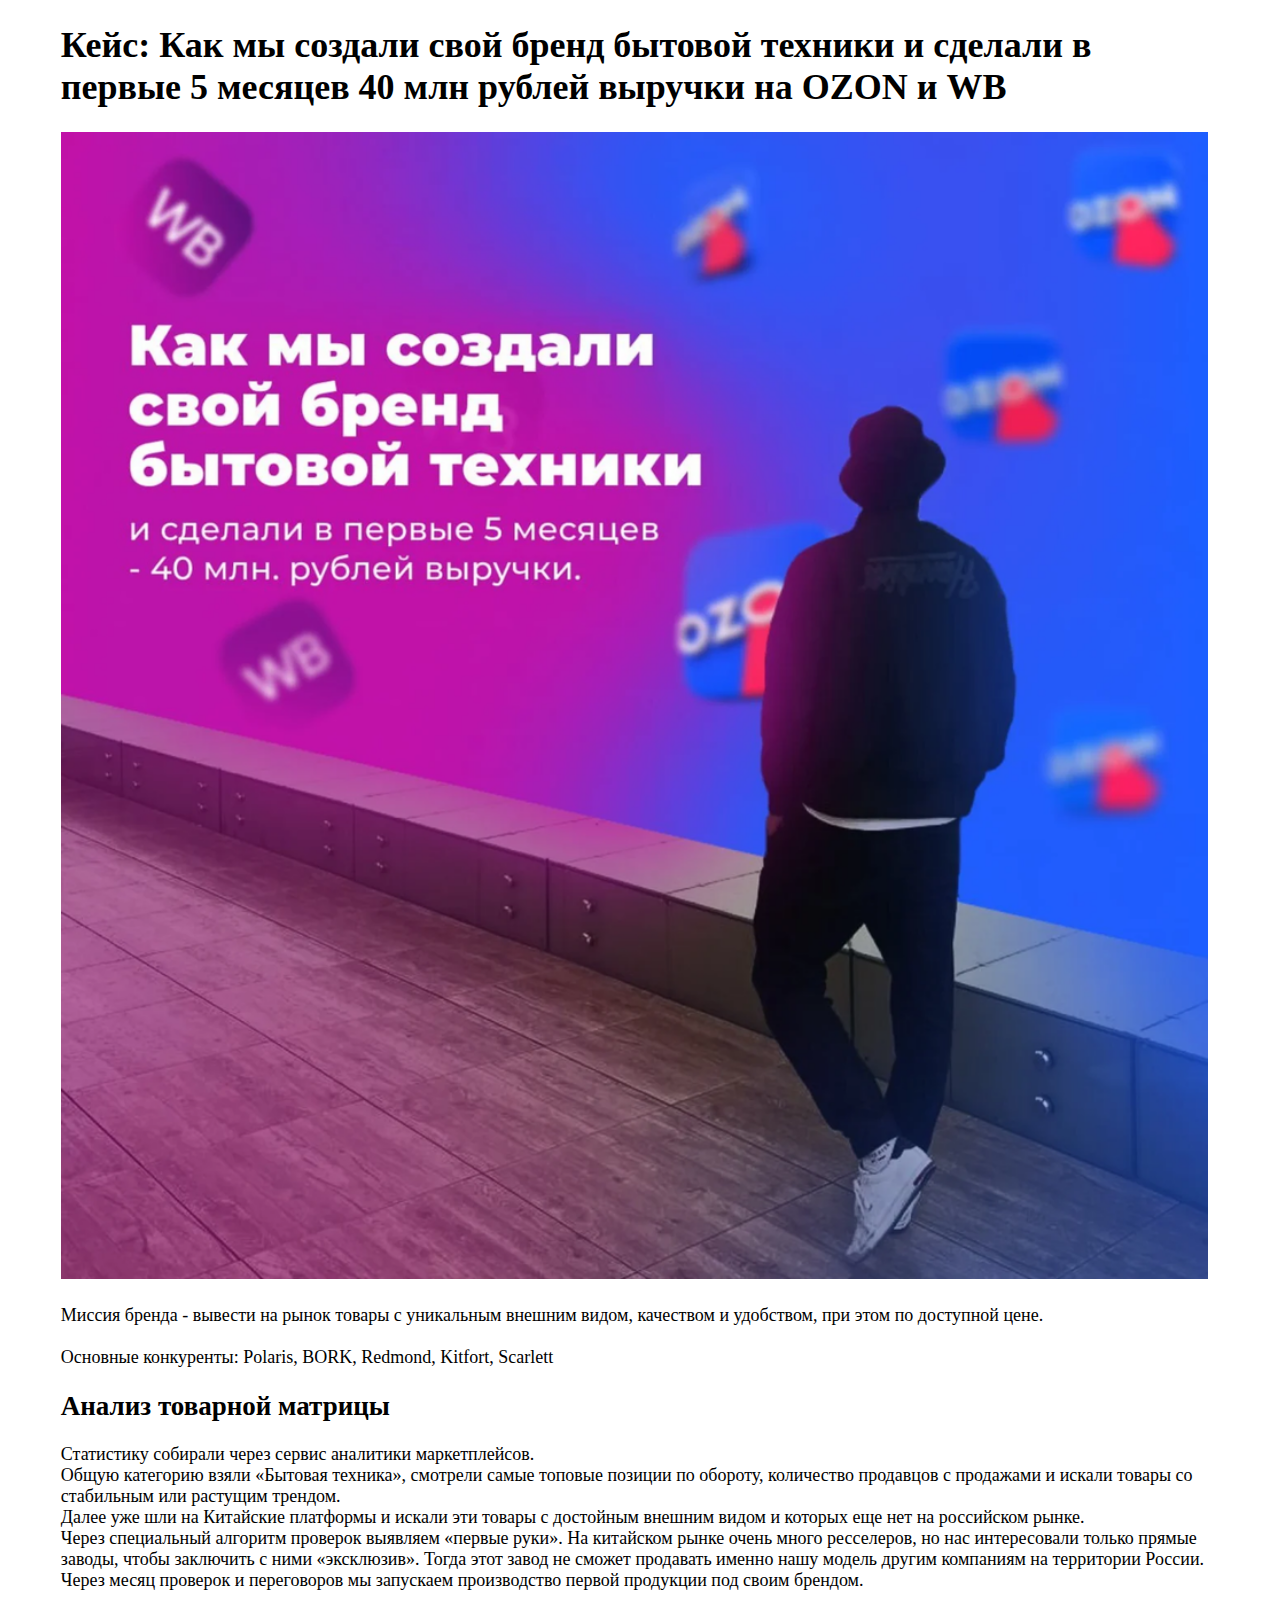
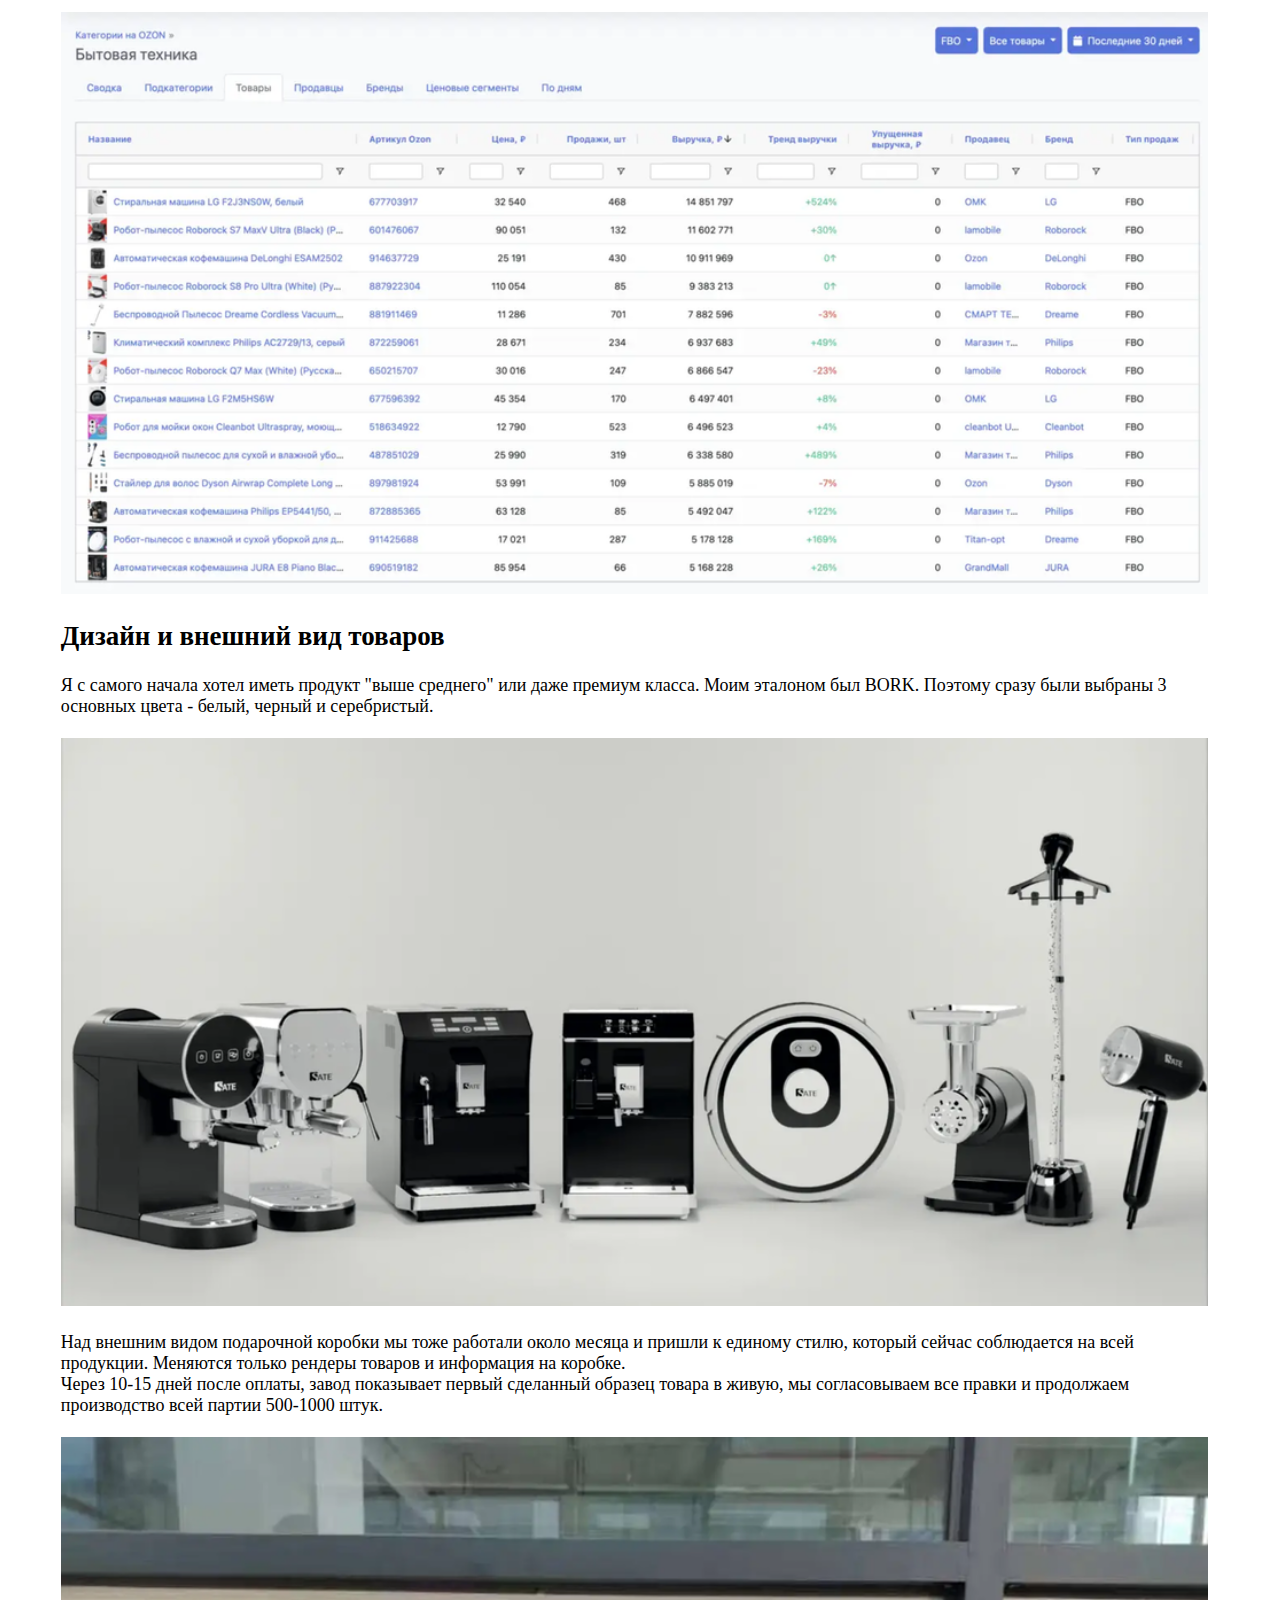
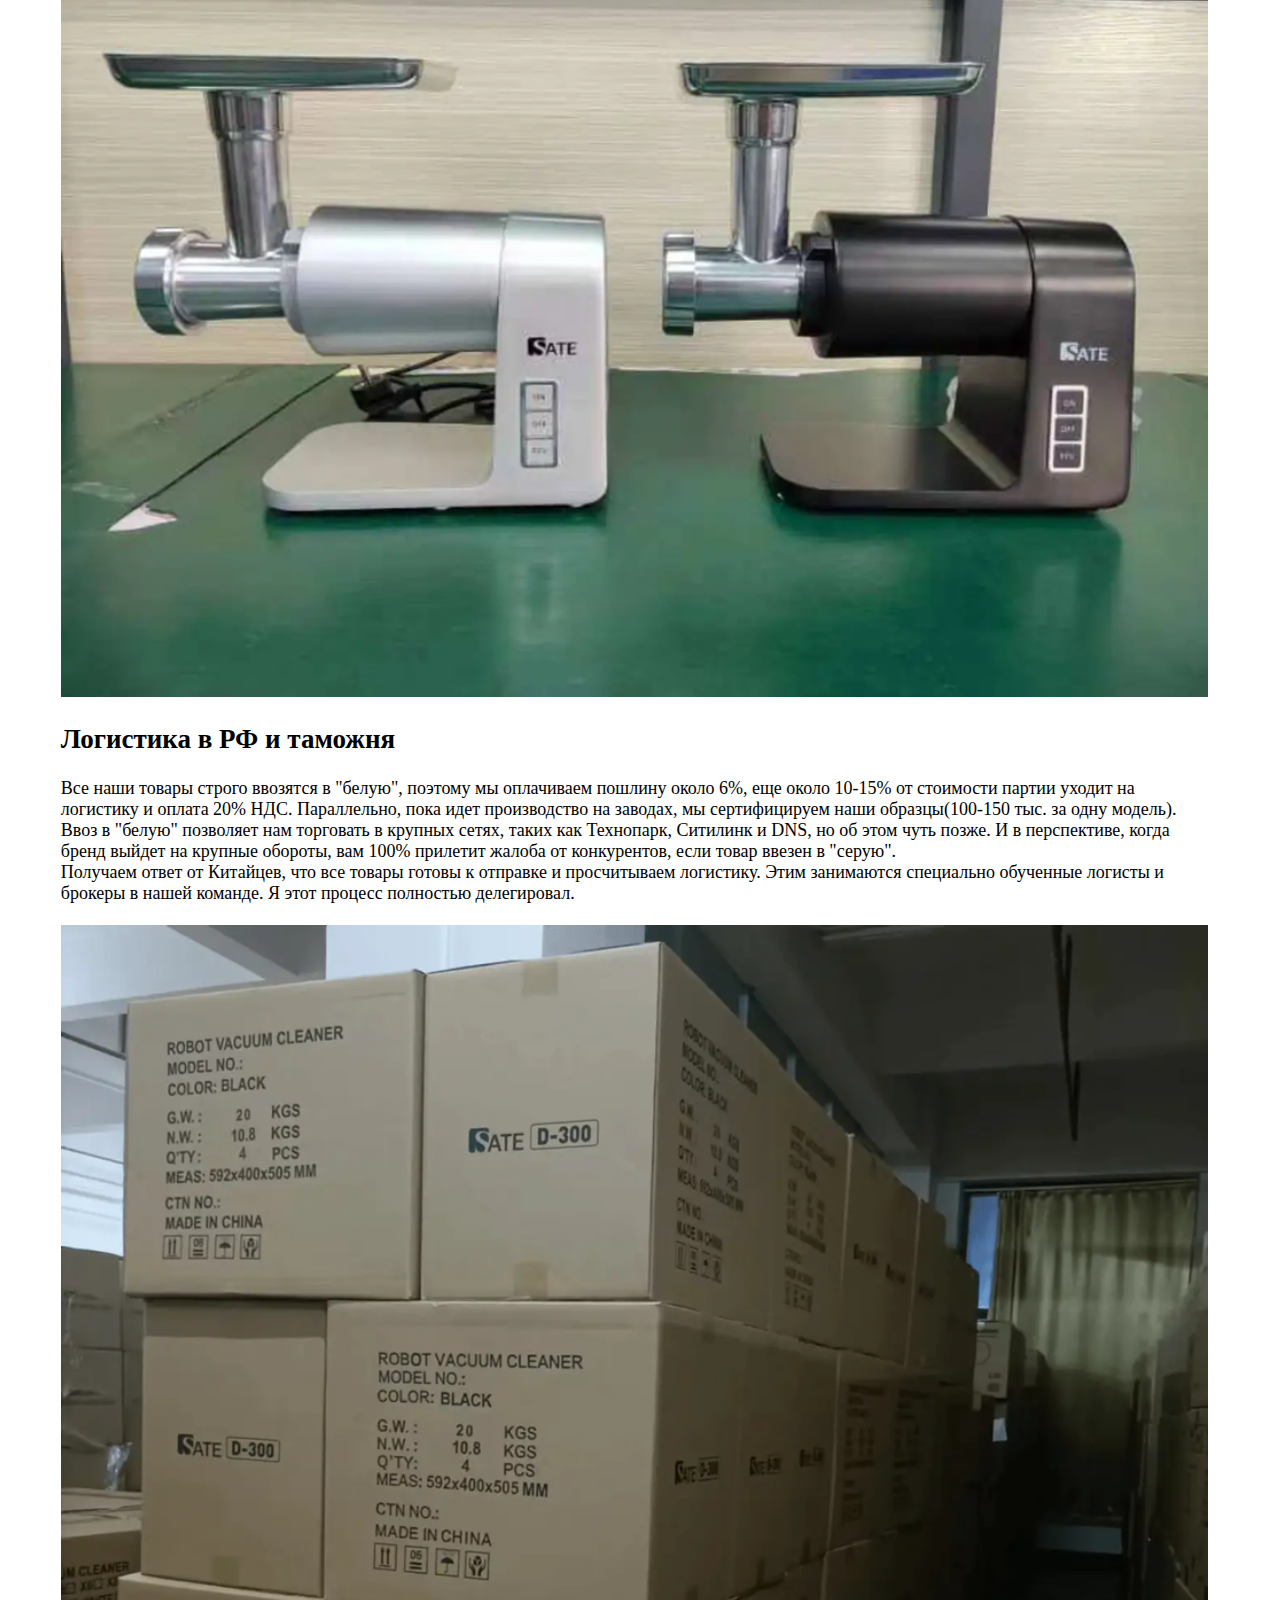
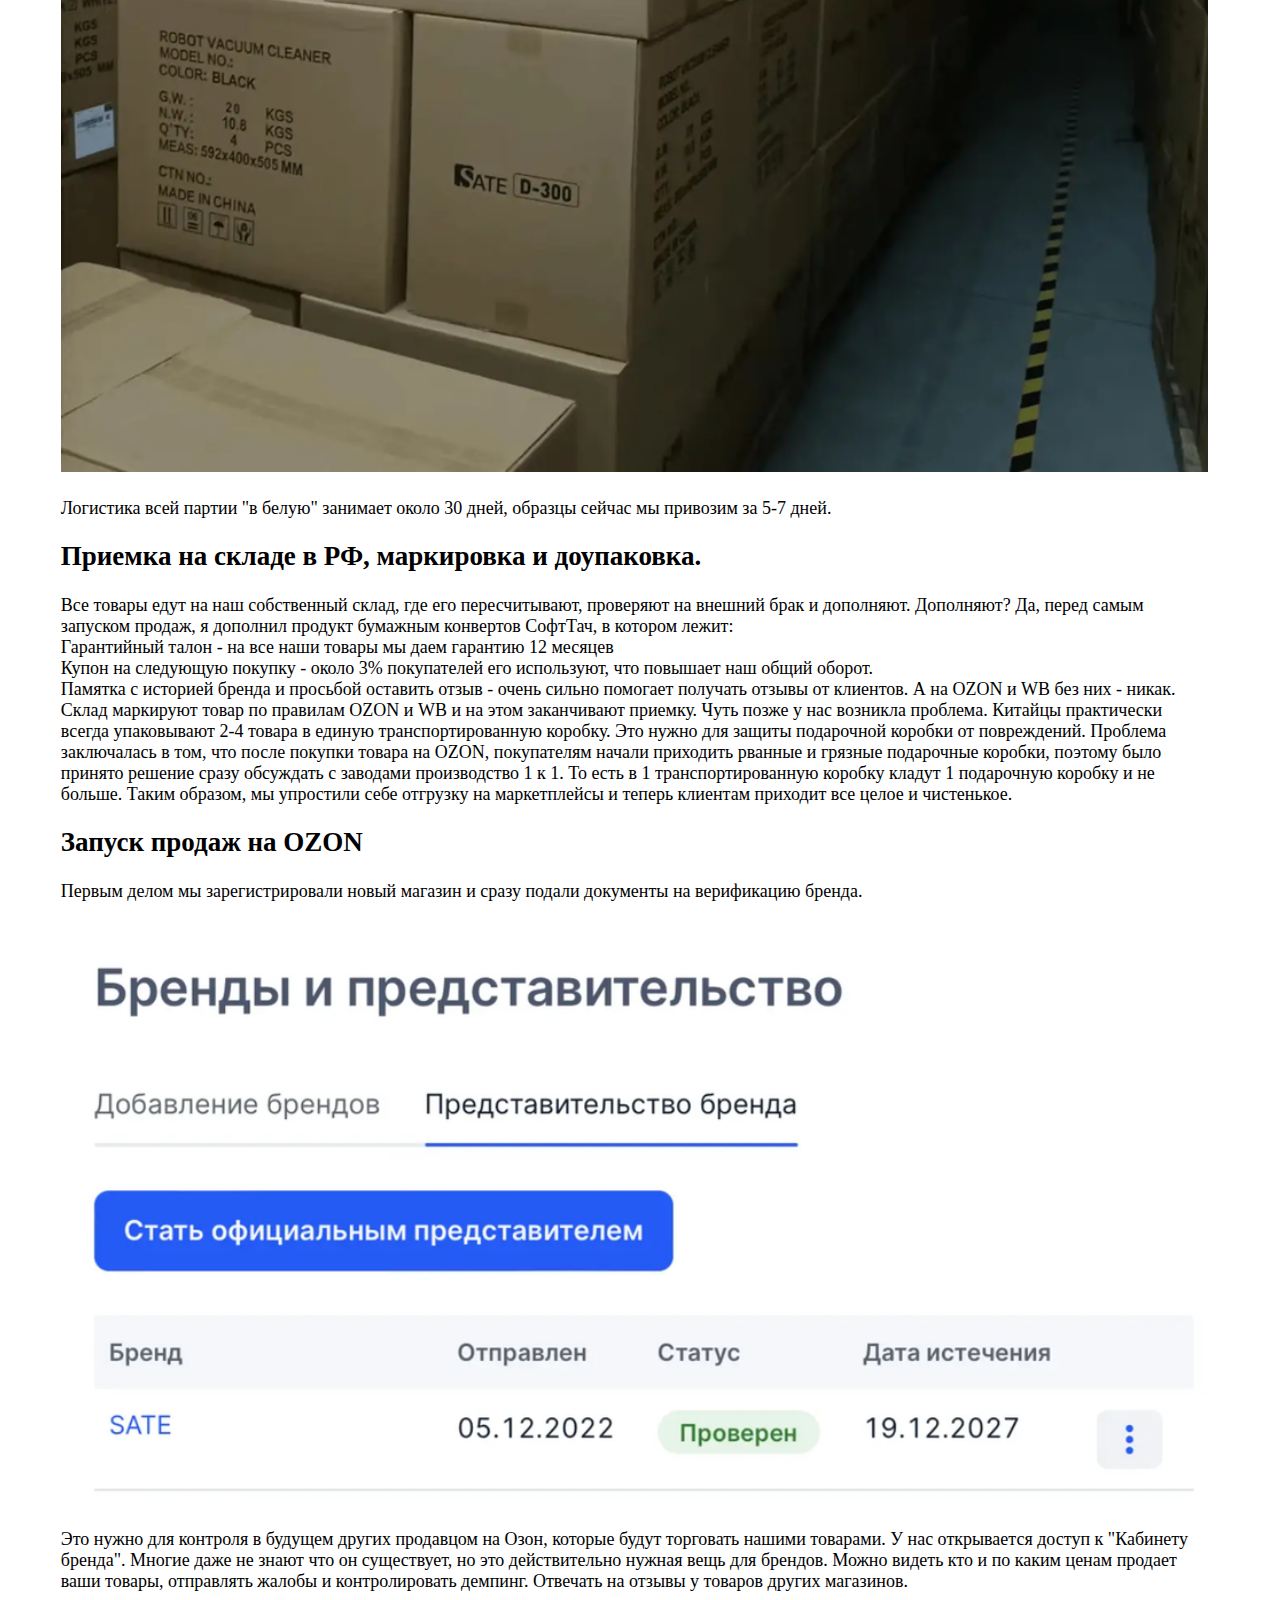
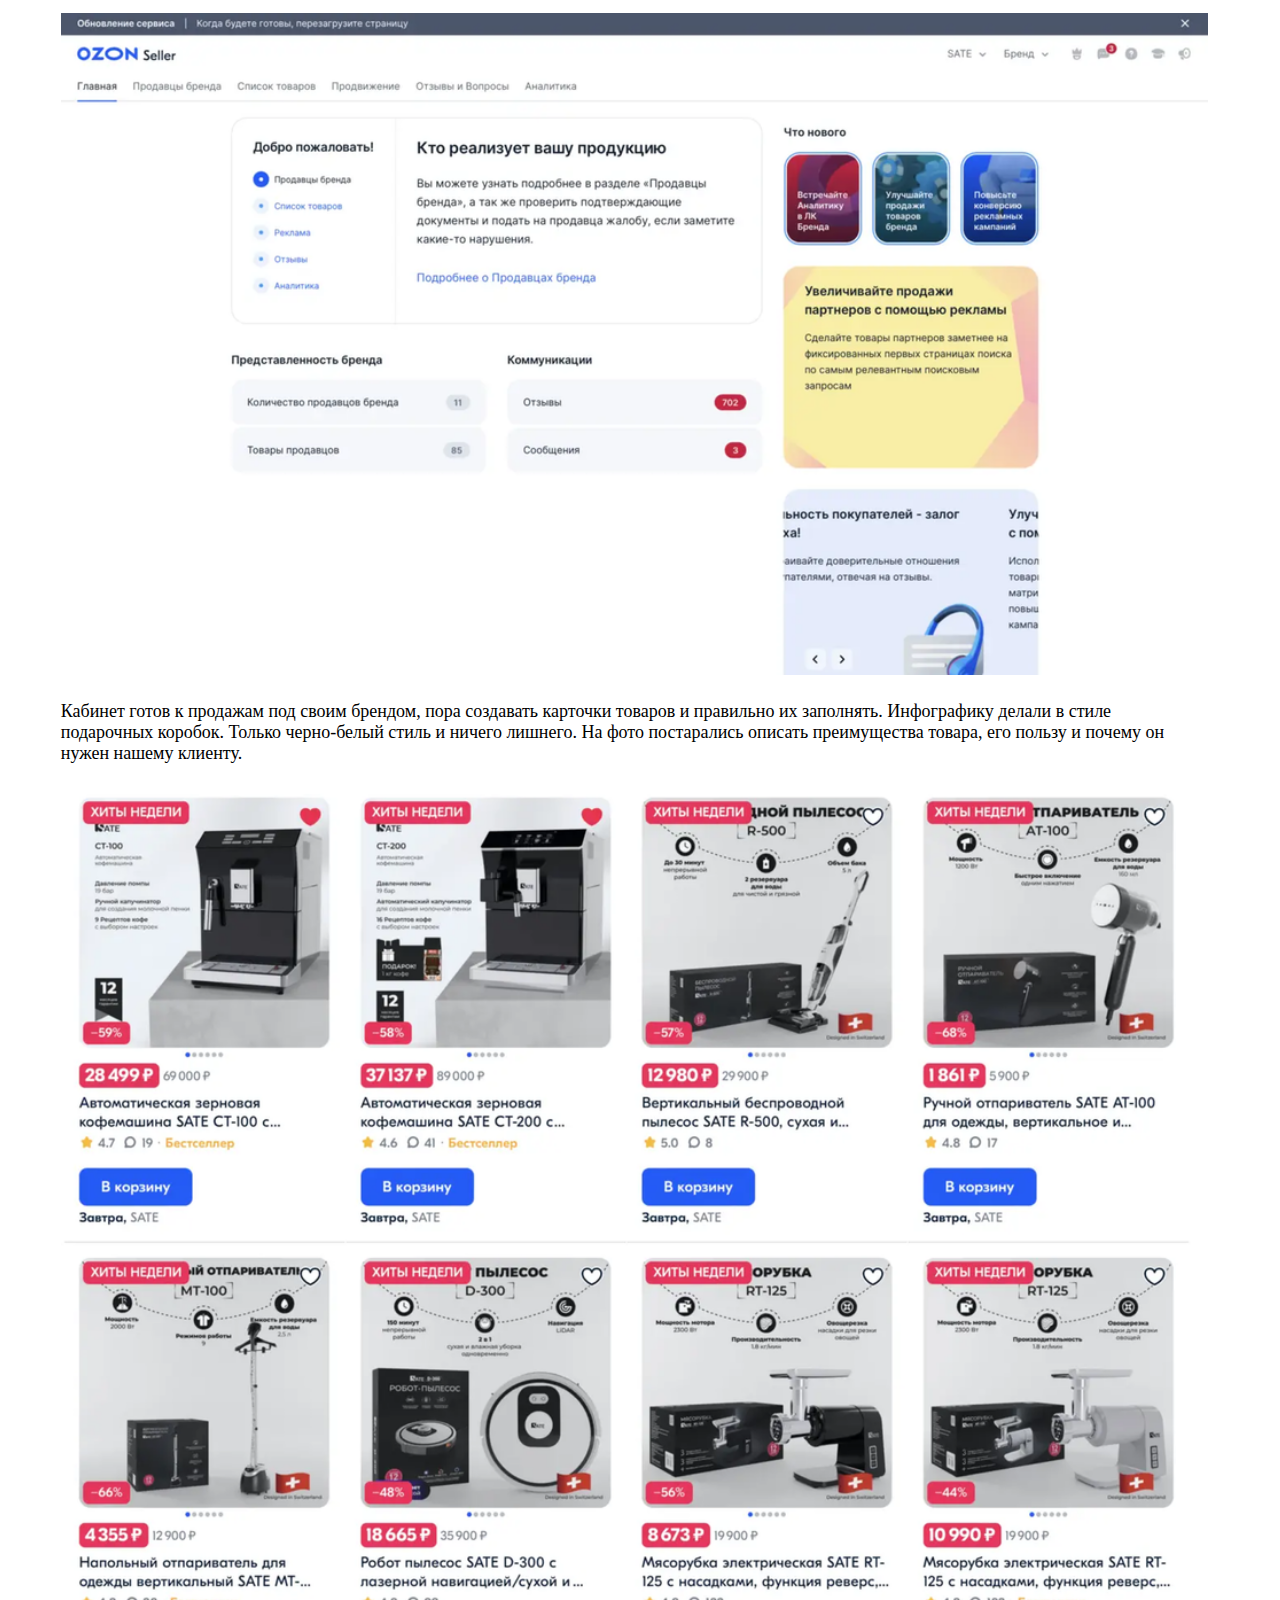
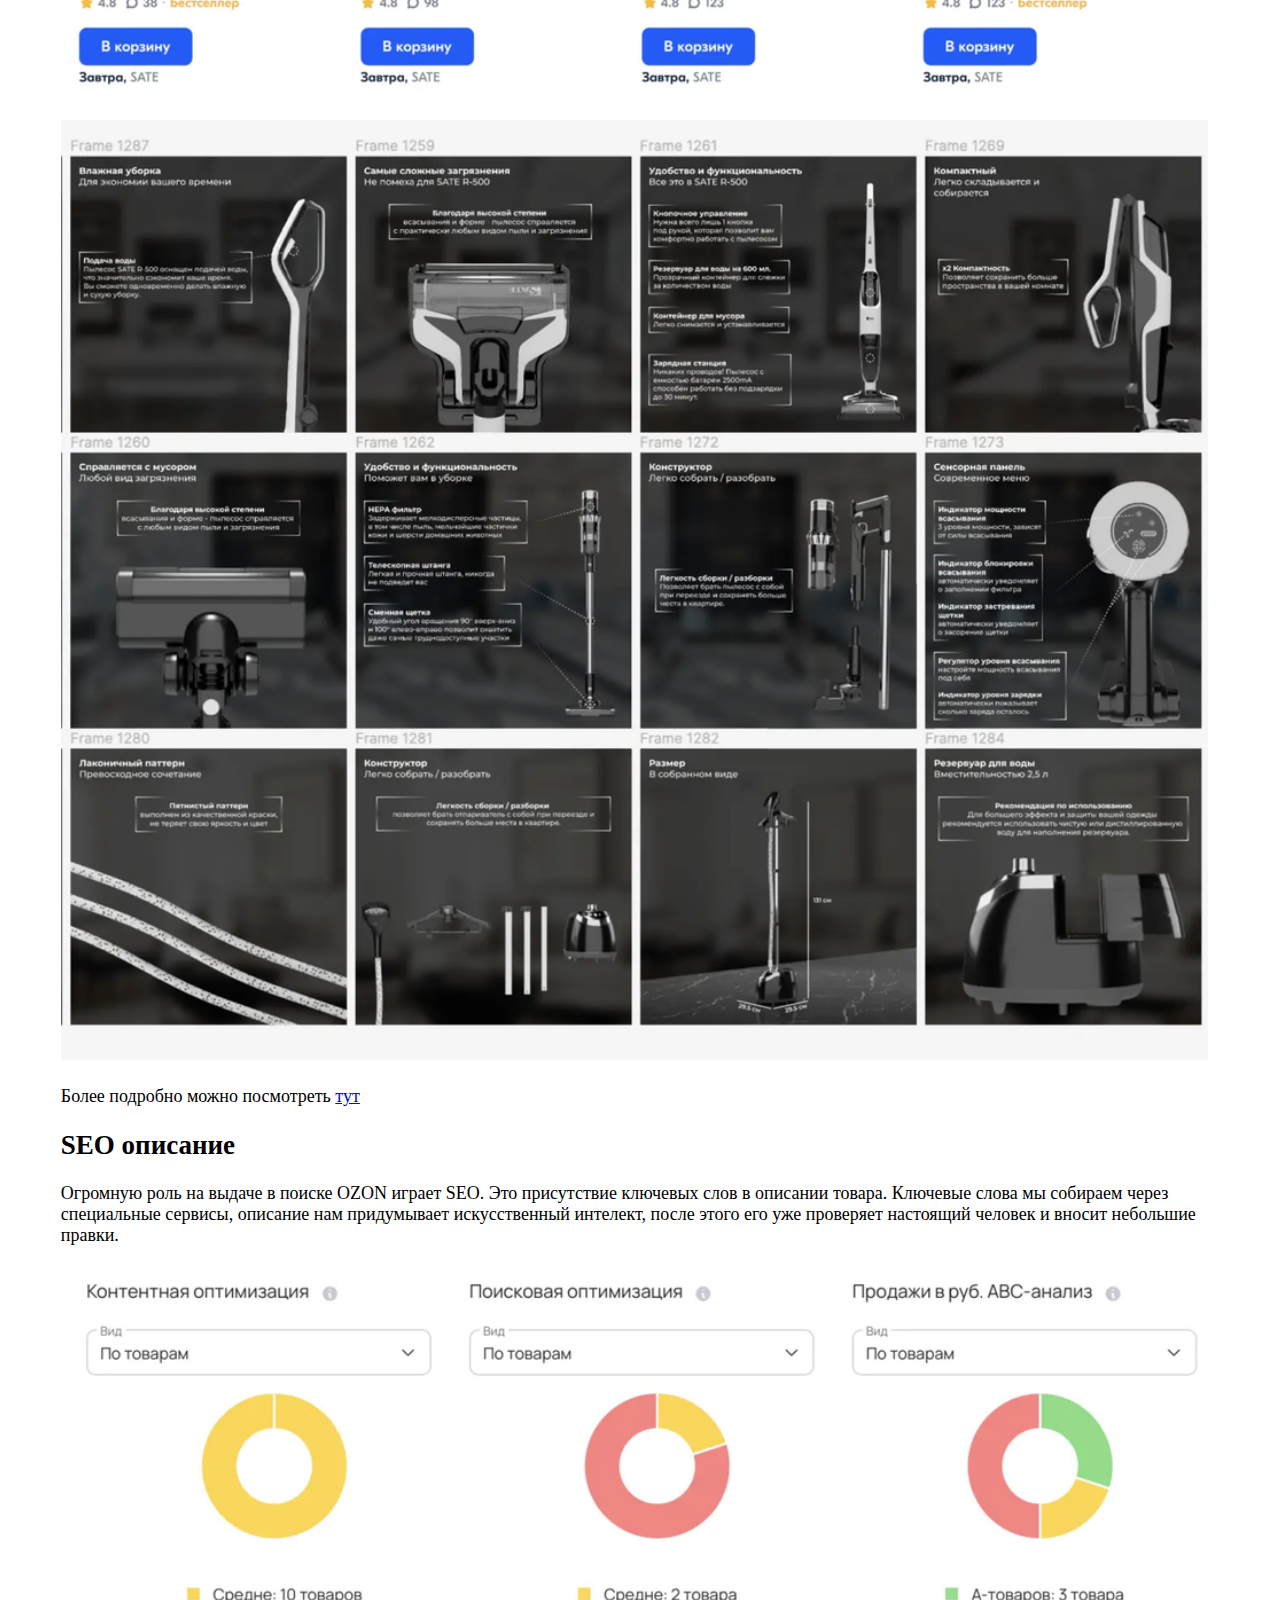
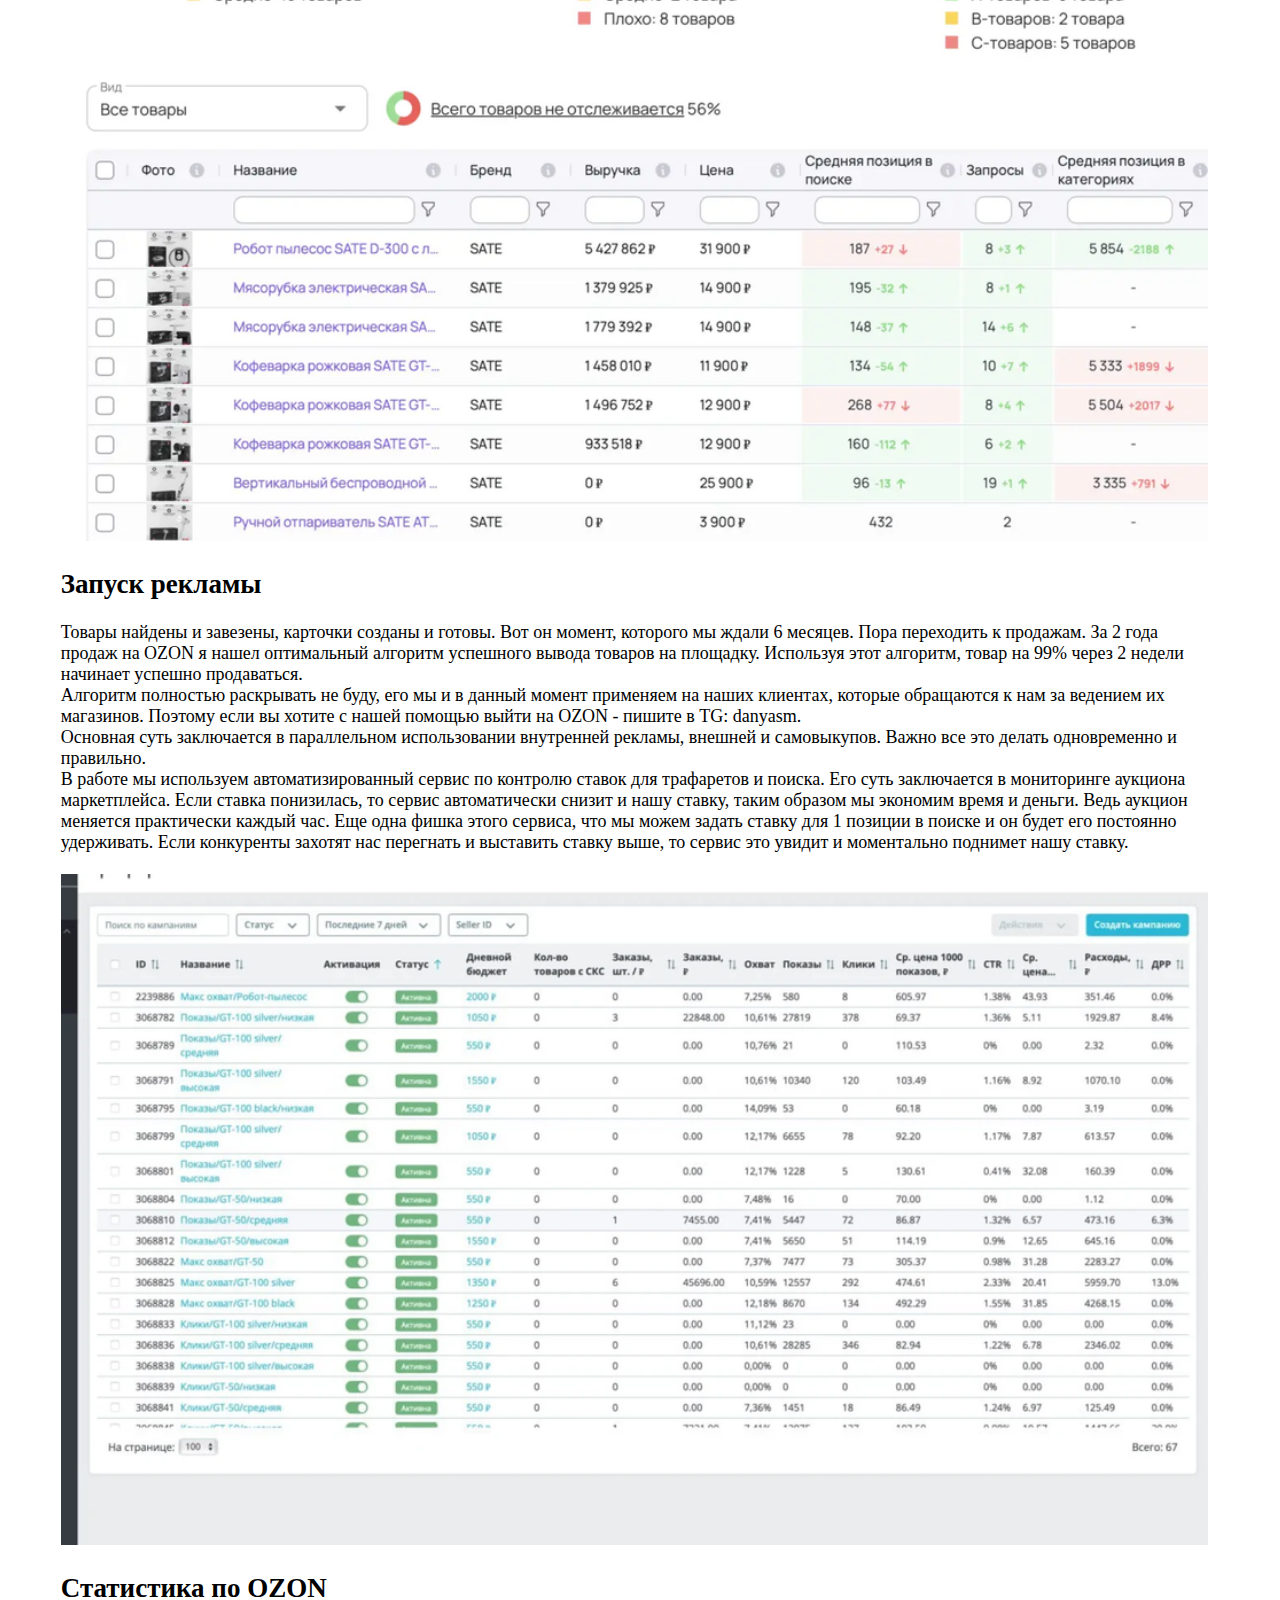
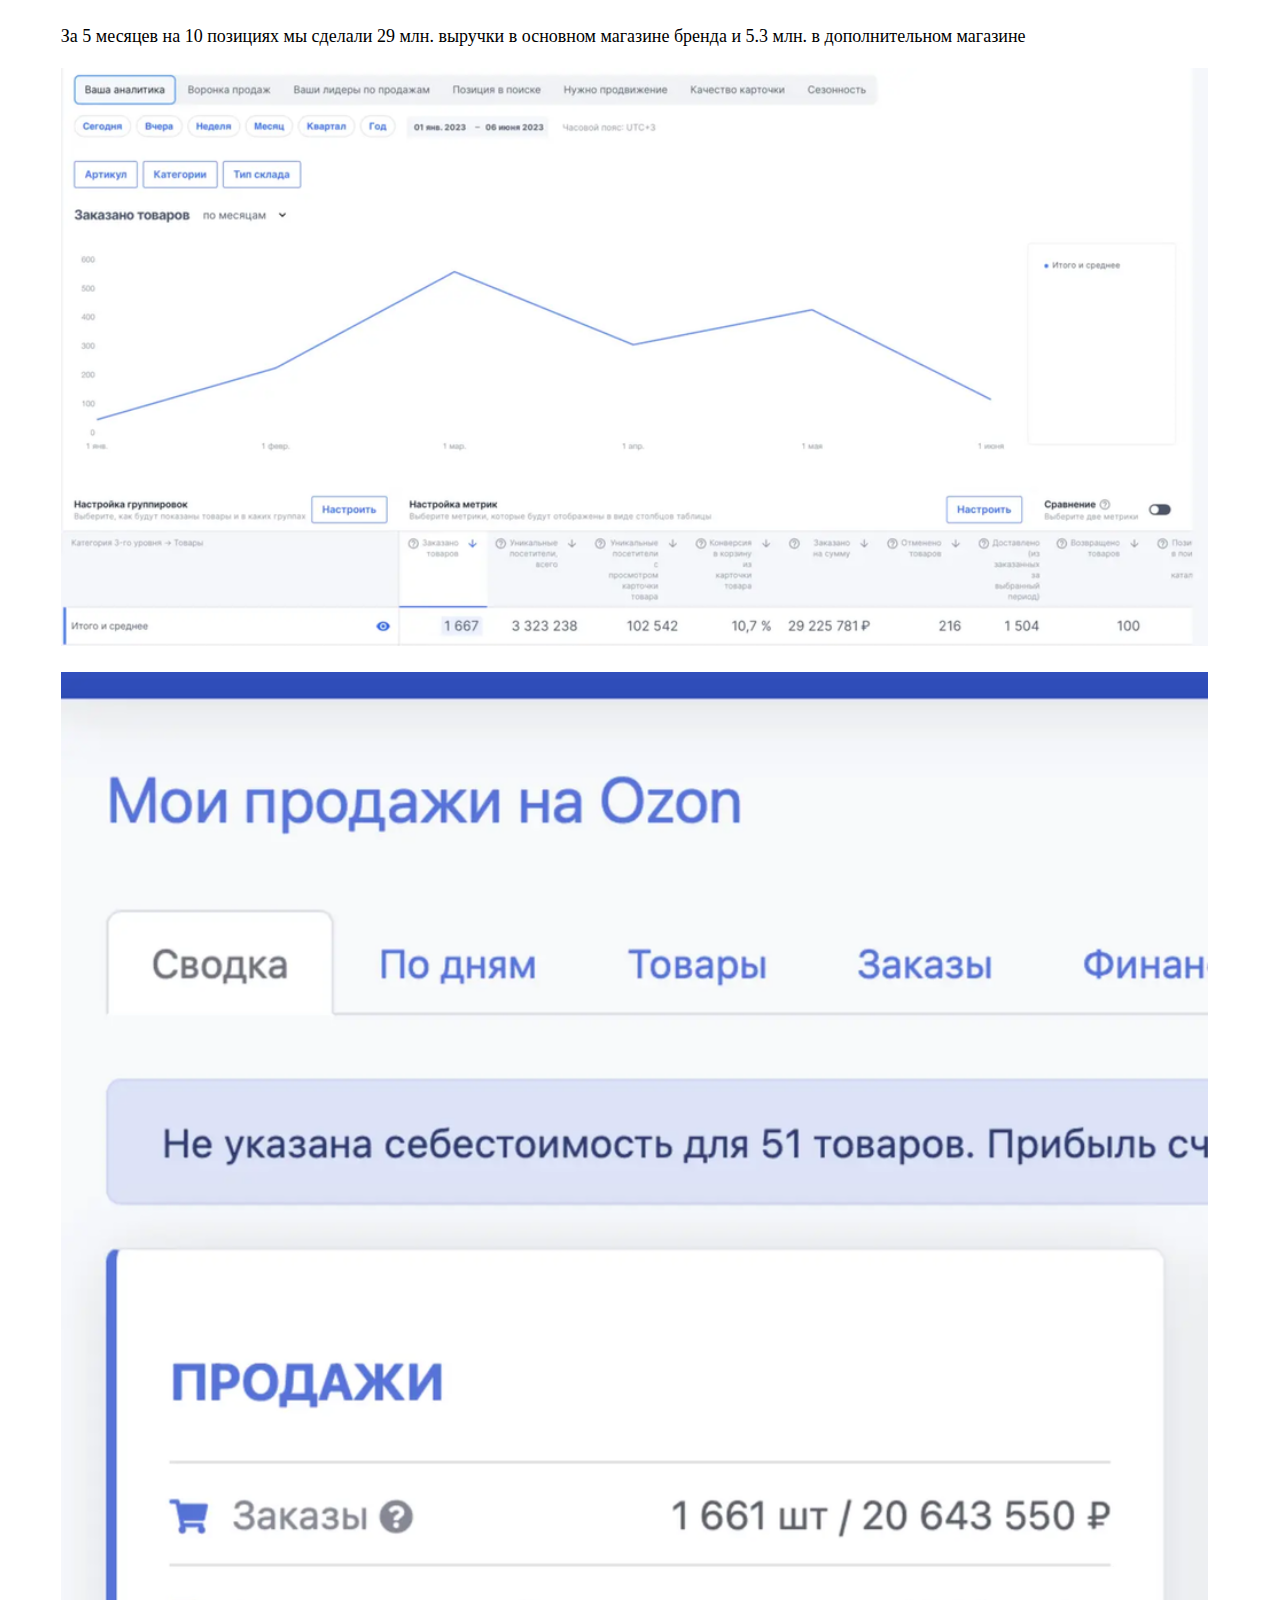
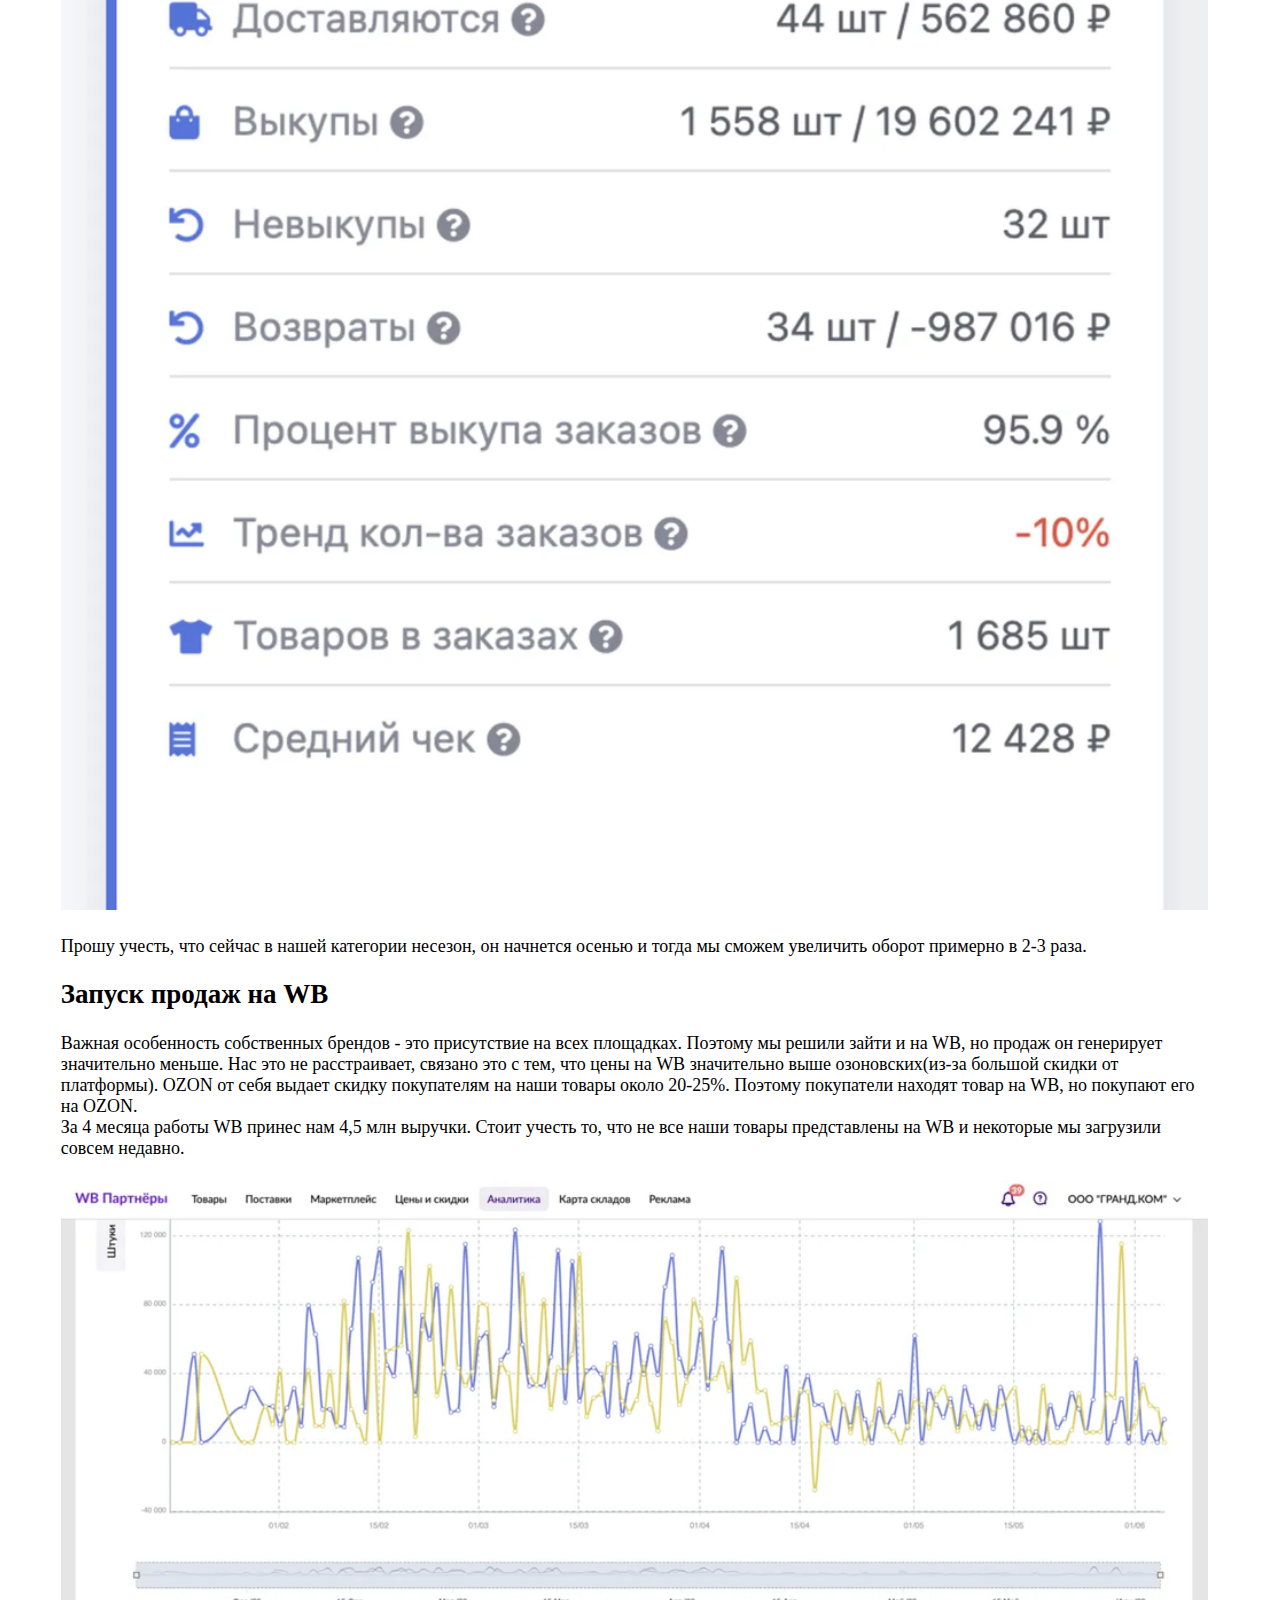
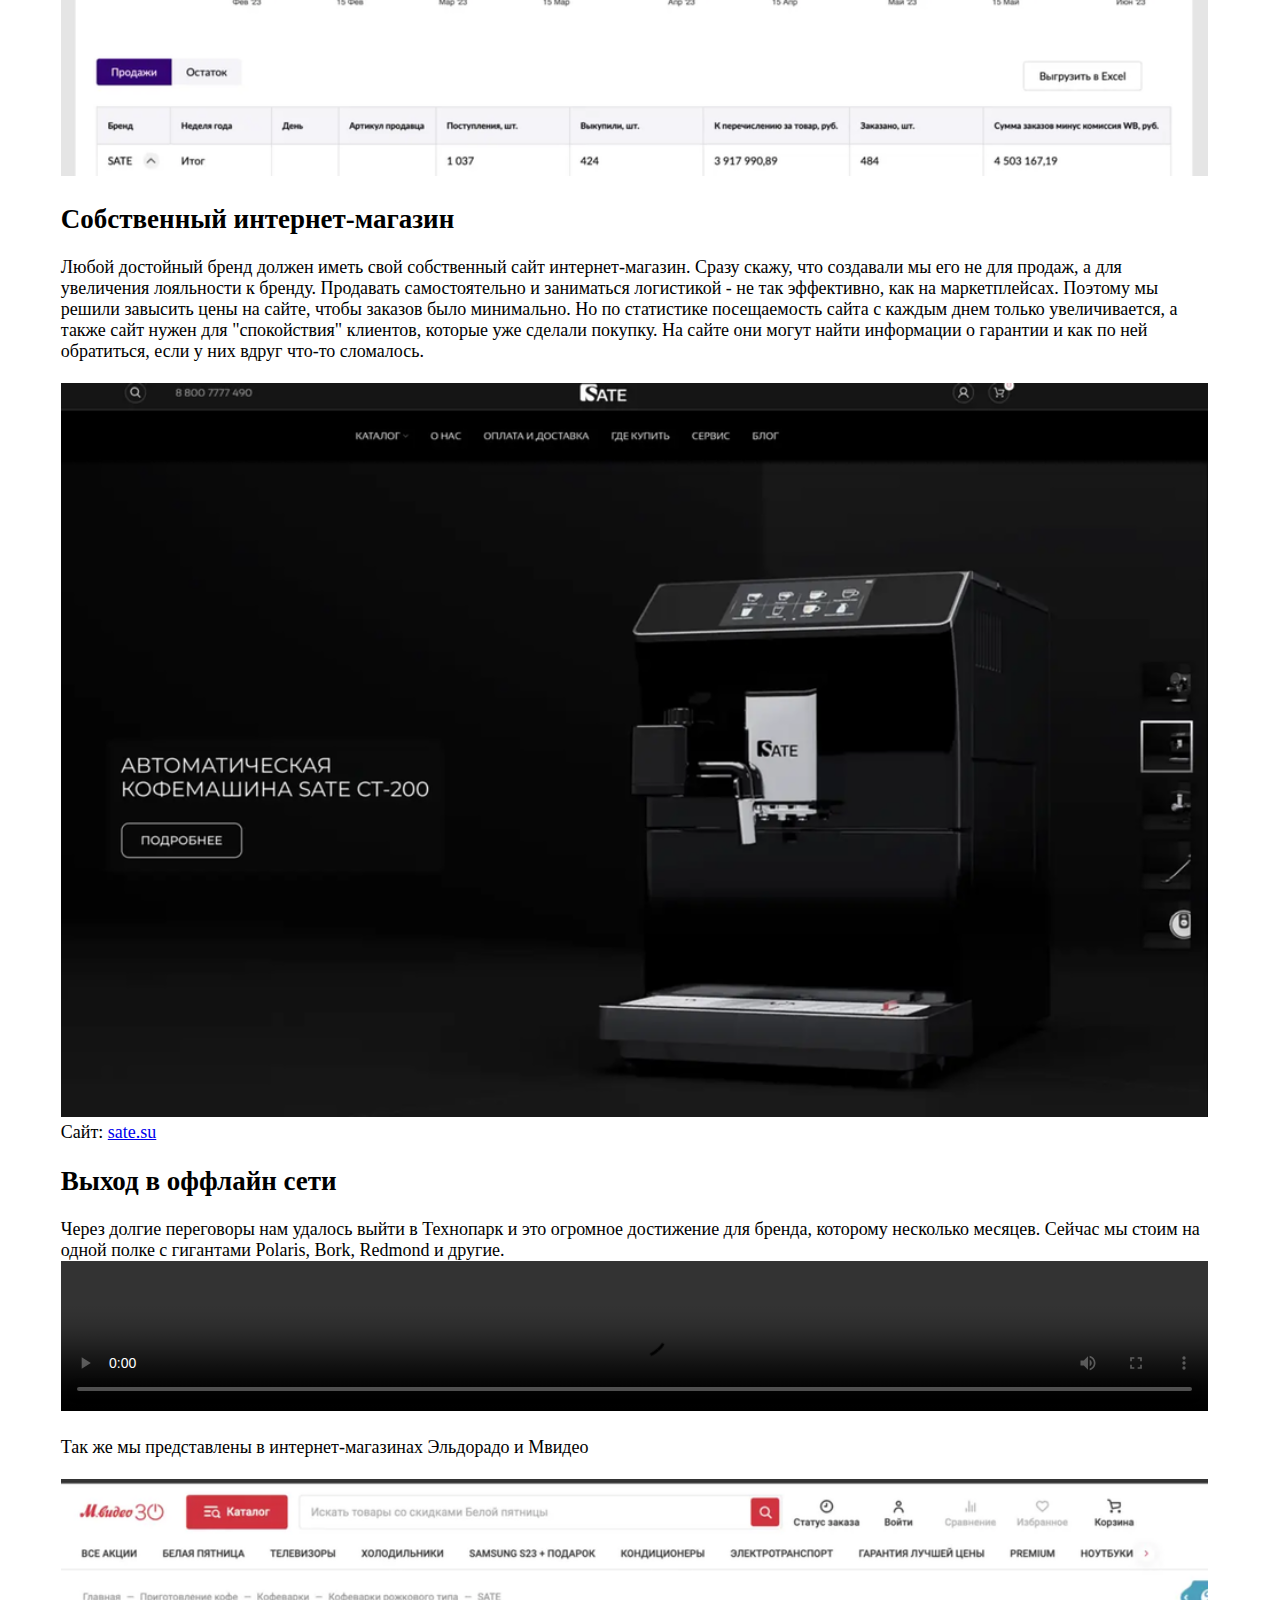
==== commit 8575c042: "Update index.html" ====
--- a/index.html
+++ b/index.html
@@ -35,7 +35,7 @@
       }
    </style>
 </head>
-<body style="height:100%; width:85%"><h1>Кейс: Как мы создали свой бренд бытовой техники и сделали в первые 5 месяцев 40 млн рублей выручки на OZON и WB</h1><div><img alt="Untitled" src="img/Untitled(0).png" style="height:100%; width:100%"></div><br><div>Миссия бренда - вывести на рынок товары с уникальным внешним видом, качеством и удобством, при этом по доступной цене.</div><br><div>Основные конкуренты: Polaris, BORK, Redmond, Kitfort, Scarlett</div><h2>Анализ товарной матрицы</h2><div>Статистику собирали через сервис аналитики маркетплейсов.</div><div>Общую категорию взяли «Бытовая техника», смотрели самые топовые позиции по обороту, количество продавцов с продажами и искали товары со стабильным или растущим трендом.</div><div>Далее уже шли на Китайские платформы и искали эти товары с достойным внешним видом и которых еще нет на российском рынке.</div><div>Через специальный алгоритм проверок выявляем «первые руки». На китайском рынке очень много ресселеров, но нас интересовали только прямые заводы, чтобы заключить с ними «эксклюзив». Тогда этот завод не сможет продавать именно нашу модель другим компаниям на территории России. Через месяц проверок и переговоров мы запускаем производство первой продукции под своим брендом.</div><br><div><img alt="Untitled" src="img/Untitled(1).png" style="height:100%; width:100%"></div><h2>Дизайн и внешний вид товаров</h2><div>Я с самого начала хотел иметь продукт "выше среднего" или даже премиум класса. Моим эталоном был BORK. Поэтому сразу были выбраны 3 основных цвета - белый, черный и серебристый.</div><br><div><img alt="Untitled" src="img/Untitled(2).png" style="height:100%; width:100%"></div><br><div>Над внешним видом подарочной коробки мы тоже работали около месяца и пришли к единому стилю, который сейчас соблюдается на всей продукции. Меняются только рендеры товаров и информация на коробке.</div><div>Через 10-15 дней после оплаты, завод показывает первый сделанный образец товара в живую, мы согласовываем все правки и продолжаем производство всей партии 500-1000 штук.</div><br><div><img alt="Untitled" src="img/Untitled(3).png" style="height:100%; width:100%"></div><h2>Логистика в РФ и таможня</h2><div>Все наши товары строго ввозятся в "белую", поэтому мы оплачиваем пошлину около 6%, еще около 10-15% от стоимости партии уходит на логистику и оплата 20% НДС. Параллельно, пока идет производство на заводах, мы сертифицируем наши образцы(100-150 тыс. за одну модель). Ввоз в "белую" позволяет нам торговать в крупных сетях, таких как Технопарк, Ситилинк и DNS, но об этом чуть позже. И в перспективе, когда бренд выйдет на крупные обороты, вам 100% прилетит жалоба от конкурентов, если товар ввезен в "серую".</div><div>Получаем ответ от Китайцев, что все товары готовы к отправке и просчитываем логистику. Этим занимаются специально обученные логисты и брокеры в нашей команде. Я этот процесс полностью делегировал.</div><br><div><img alt="Untitled" src="img/Untitled(4).png" style="height:100%; width:100%"></div><br><div>Логистика всей партии "в белую" занимает около 30 дней, образцы сейчас мы привозим за 5-7 дней.</div><h2>Приемка на складе в РФ, маркировка и доупаковка.</h2><div>Все товары едут на наш собственный склад, где его пересчитывают, проверяют на внешний брак и дополняют. Дополняют? Да, перед самым запуском продаж, я дополнил продукт бумажным конвертов СофтТач, в котором лежит:</div><div>Гарантийный талон - на все наши товары мы даем гарантию 12 месяцев</div><div>Купон на следующую покупку - около 3% покупателей его используют, что повышает наш общий оборот.</div><div>Памятка с историей бренда и просьбой оставить отзыв - очень сильно помогает получать отзывы от клиентов. А на OZON и WB без них - никак.</div><div>Склад маркируют товар по правилам OZON и WB и на этом заканчивают приемку. Чуть позже у нас возникла проблема. Китайцы практически всегда упаковывают 2-4 товара в единую транспортированную коробку. Это нужно для защиты подарочной коробки от повреждений. Проблема заключалась в том, что после покупки товара на OZON, покупателям начали приходить рванные и грязные подарочные коробки, поэтому было принято решение сразу обсуждать с заводами производство 1 к 1. То есть в 1 транспортированную коробку кладут 1 подарочную коробку и не больше. Таким образом, мы упростили себе отгрузку на маркетплейсы и теперь клиентам приходит все целое и чистенькое.</div><h2>Запуск продаж на OZON</h2><div>Первым делом мы зарегистрировали новый магазин и сразу подали документы на верификацию бренда.</div><br><div><img alt="Untitled" src="img/Untitled(5).png" style="height:100%; width:100%"></div><br><div>Это нужно для контроля в будущем других продавцом на Озон, которые будут торговать нашими товарами. У нас открывается доступ к "Кабинету бренда". Многие даже не знают что он существует, но это действительно нужная вещь для брендов. Можно видеть кто и по каким ценам продает ваши товары, отправлять жалобы и контролировать демпинг. Отвечать на отзывы у товаров других магазинов.</div><br><div><img alt="Untitled" src="img/Untitled(6).png" style="height:100%; width:100%"></div><br><div>Кабинет готов к продажам под своим брендом, пора создавать карточки товаров и правильно их заполнять. Инфографику делали в стиле подарочных коробок. Только черно-белый стиль и ничего лишнего. На фото постарались описать преимущества товара, его пользу и почему он нужен нашему клиенту.</div><br><div><img alt="Untitled" src="img/Untitled(7).png" style="height:100%; width:100%"></div><br><div><img alt="Untitled" src="img/Untitled(8).png" style="height:100%; width:100%"></div><br><div>Более подробно можно посмотреть&nbsp;<a href="https://www.ozon.ru/seller/sate-631363/products/?miniapp=seller_631363">тут</a></div><h2>SEO описание</h2><div>Огромную роль на выдаче в поиске OZON играет SEO. Это присутствие ключевых слов в описании товара. Ключевые слова мы собираем через специальные сервисы, описание нам придумывает искусственный интелект, после этого его уже проверяет настоящий человек и вносит небольшие правки.</div><br><div><img alt="Untitled" src="img/Untitled(9).png" style="height:100%; width:100%"></div><h2>Запуск рекламы</h2><div>Товары найдены и завезены, карточки созданы и готовы. Вот он момент, которого мы ждали 6 месяцев. Пора переходить к продажам. За 2 года продаж на OZON я нашел оптимальный алгоритм успешного вывода товаров на площадку. Используя этот алгоритм, товар на 99% через 2 недели начинает успешно продаваться.</div><div>Алгоритм полностью раскрывать не буду, его мы и в данный момент применяем на наших клиентах, которые обращаются к нам за ведением их магазинов. Поэтому если вы хотите с нашей помощью выйти на OZON - пишите в TG: danyasm.</div><div>Основная суть заключается в параллельном использовании внутренней рекламы, внешней и самовыкупов. Важно все это делать одновременно и правильно.</div><div>В работе мы используем автоматизированный сервис по контролю ставок для трафаретов и поиска. Его суть заключается в мониторинге аукциона маркетплейса. Если ставка понизилась, то сервис автоматически снизит и нашу ставку, таким образом мы экономим время и деньги. Ведь аукцион меняется практически каждый час. Еще одна фишка этого сервиса, что мы можем задать ставку для 1 позиции в поиске и он будет его постоянно удерживать. Если конкуренты захотят нас перегнать и выставить ставку выше, то сервис это увидит и моментально поднимет нашу ставку.</div><br><div><img alt="Untitled" src="img/Untitled(10).png" style="height:100%; width:100%"></div><h2>Статистика по OZON</h2><div>За 5 месяцев на 10 позициях мы сделали 29 млн. выручки в основном магазине бренда и 5.3 млн. в дополнительном магазине</div><br><div><img alt="Untitled" src="img/Untitled(11).png" style="height:100%; width:100%"></div><br><div><img alt="Untitled" src="img/Untitled(12).png" style="height:100%; width:100%"></div><br><div>Прошу учесть, что сейчас в нашей категории несезон, он начнется осенью и тогда мы сможем увеличить оборот примерно в 2-3 раза.</div><h2>Запуск продаж на WB</h2><div>Важная особенность собственных брендов - это присутствие на всех площадках. Поэтому мы решили зайти и на WB, но продаж он генерирует значительно меньше. Нас это не расстраивает, связано это с тем, что цены на WB значительно выше озоновских(из-за большой скидки от платформы). OZON от себя выдает скидку покупателям на наши товары около 20-25%. Поэтому покупатели находят товар на WB, но покупают его на OZON.</div><div>За 4 месяца работы WB принес нам 4,5 млн выручки. Стоит учесть то, что не все наши товары представлены на WB и некоторые мы загрузили совсем недавно.</div><br><div><img alt="Untitled" src="img/Untitled(13).png" style="height:100%; width:100%"></div><h2>Собственный интернет-магазин</h2><div>Любой достойный бренд должен иметь свой собственный сайт интернет-магазин. Сразу скажу, что создавали мы его не для продаж, а для увеличения лояльности к бренду. Продавать самостоятельно и заниматься логистикой - не так эффективно, как на маркетплейсах. Поэтому мы решили завысить цены на сайте, чтобы заказов было минимально. Но по статистике посещаемость сайта с каждым днем только увеличивается, а также сайт нужен для "спокойствия" клиентов, которые уже сделали покупку. На сайте они могут найти информации о гарантии и как по ней обратиться, если у них вдруг что-то сломалось.</div><br><div><img alt="Untitled" src="img/Untitled(14).png" style="height:100%; width:100%"></div><div>Сайт: <a href="http://sate.su/">sate.su</a></div><h2>Выход в оффлайн сети</h2><div>Через долгие переговоры нам удалось выйти в Технопарк и это огромное достижение для бренда, которому несколько месяцев. Сейчас мы стоим на одной полке с гигантами Polaris, Bork, Redmond и другие.</div><center><video style="height:100%; width:100%" controls="" autoplay="" name="media"><source src="https://leonardo.osnova.io/2db0fd28-c34f-571d-b581-a2b5a0762ad8/-/format/mp4/" type="video/mp4"></video></center><br><div>Так же мы представлены в интернет-магазинах Эльдорадо и Мвидео</div><br><div><img alt="Untitled" src="img/Untitled(15).png" style="height:100%; width:100%"></div><div><img alt="Untitled" src="img/Untitled(16).png" style="height:100%; width:100%"></div><br><div>Все это благодаря продуктивному общению с менеджерами и качественному товару, которого очень сейчас не хватает на полках оффлайн магазинов после ухода из России крупных брендов.</div><h2>Вывод</h2><div>Бренд SATE надежно укрепляется на рынке бытовой техники в России, благодаря правильному анализу от агентства Pride-UP. Мы быстро и эффективно подобрали товары, которые 100% будут продаваться на маркетплейсах, нашли проверенные фабрики в Китае, придумали уникальный дизайн, который выделяется на полке от конкурентов. Но самое главное, что за счет выстроенной годами системы выхода на маркетплейсы мы принесли компании 40 млн. выручки на новых товарах и новом бренде.</div><div>Теперь бренд SATE узнает все больше и больше человек, а лояльность к нему только растет. Мы продолжаем работу по проекту и в данный момент завозятся новые товары, улучшаются уже завезенные и повышаем продажи на маркетплейсах за счет внедрения новых инструментов.</div><br><div><img alt="Untitled" src="img/Untitled(17).png" style="height:100%; width:100%"></div><br><div>А теперь у вас есть 2 пути, закрыть эту статью или записаться ко мне на бесплатную диагностику, где я вам передам весь свой опыт. <strong>Если вы хотите уверенно и без проблем зайти на OZON или WB - Первым 20 написавшим - бесплатная часовая диагностика, на которой мы определим как ваш товар успешно продавать на OZON и WB. А если товара нет, то я подскажу какие позиции можно сейчас успешно запустить и как их найти и закупить в Китае по самым низким ценам.</strong></div><p style="text-align:center"><!-- notionvc: a0c997ed-993f-46c7-905e-533b56ad1c66 --></div></body>   
+<body style="height:100%; width:95%%"><h1>Кейс: Как мы создали свой бренд бытовой техники и сделали в первые 5 месяцев 40 млн рублей выручки на OZON и WB</h1><div><img alt="Untitled" src="img/Untitled(0).png" style="height:100%; width:100%"></div><br><div>Миссия бренда - вывести на рынок товары с уникальным внешним видом, качеством и удобством, при этом по доступной цене.</div><br><div>Основные конкуренты: Polaris, BORK, Redmond, Kitfort, Scarlett</div><h2>Анализ товарной матрицы</h2><div>Статистику собирали через сервис аналитики маркетплейсов.</div><div>Общую категорию взяли «Бытовая техника», смотрели самые топовые позиции по обороту, количество продавцов с продажами и искали товары со стабильным или растущим трендом.</div><div>Далее уже шли на Китайские платформы и искали эти товары с достойным внешним видом и которых еще нет на российском рынке.</div><div>Через специальный алгоритм проверок выявляем «первые руки». На китайском рынке очень много ресселеров, но нас интересовали только прямые заводы, чтобы заключить с ними «эксклюзив». Тогда этот завод не сможет продавать именно нашу модель другим компаниям на территории России. Через месяц проверок и переговоров мы запускаем производство первой продукции под своим брендом.</div><br><div><img alt="Untitled" src="img/Untitled(1).png" style="height:100%; width:100%"></div><h2>Дизайн и внешний вид товаров</h2><div>Я с самого начала хотел иметь продукт "выше среднего" или даже премиум класса. Моим эталоном был BORK. Поэтому сразу были выбраны 3 основных цвета - белый, черный и серебристый.</div><br><div><img alt="Untitled" src="img/Untitled(2).png" style="height:100%; width:100%"></div><br><div>Над внешним видом подарочной коробки мы тоже работали около месяца и пришли к единому стилю, который сейчас соблюдается на всей продукции. Меняются только рендеры товаров и информация на коробке.</div><div>Через 10-15 дней после оплаты, завод показывает первый сделанный образец товара в живую, мы согласовываем все правки и продолжаем производство всей партии 500-1000 штук.</div><br><div><img alt="Untitled" src="img/Untitled(3).png" style="height:100%; width:100%"></div><h2>Логистика в РФ и таможня</h2><div>Все наши товары строго ввозятся в "белую", поэтому мы оплачиваем пошлину около 6%, еще около 10-15% от стоимости партии уходит на логистику и оплата 20% НДС. Параллельно, пока идет производство на заводах, мы сертифицируем наши образцы(100-150 тыс. за одну модель). Ввоз в "белую" позволяет нам торговать в крупных сетях, таких как Технопарк, Ситилинк и DNS, но об этом чуть позже. И в перспективе, когда бренд выйдет на крупные обороты, вам 100% прилетит жалоба от конкурентов, если товар ввезен в "серую".</div><div>Получаем ответ от Китайцев, что все товары готовы к отправке и просчитываем логистику. Этим занимаются специально обученные логисты и брокеры в нашей команде. Я этот процесс полностью делегировал.</div><br><div><img alt="Untitled" src="img/Untitled(4).png" style="height:100%; width:100%"></div><br><div>Логистика всей партии "в белую" занимает около 30 дней, образцы сейчас мы привозим за 5-7 дней.</div><h2>Приемка на складе в РФ, маркировка и доупаковка.</h2><div>Все товары едут на наш собственный склад, где его пересчитывают, проверяют на внешний брак и дополняют. Дополняют? Да, перед самым запуском продаж, я дополнил продукт бумажным конвертов СофтТач, в котором лежит:</div><div>Гарантийный талон - на все наши товары мы даем гарантию 12 месяцев</div><div>Купон на следующую покупку - около 3% покупателей его используют, что повышает наш общий оборот.</div><div>Памятка с историей бренда и просьбой оставить отзыв - очень сильно помогает получать отзывы от клиентов. А на OZON и WB без них - никак.</div><div>Склад маркируют товар по правилам OZON и WB и на этом заканчивают приемку. Чуть позже у нас возникла проблема. Китайцы практически всегда упаковывают 2-4 товара в единую транспортированную коробку. Это нужно для защиты подарочной коробки от повреждений. Проблема заключалась в том, что после покупки товара на OZON, покупателям начали приходить рванные и грязные подарочные коробки, поэтому было принято решение сразу обсуждать с заводами производство 1 к 1. То есть в 1 транспортированную коробку кладут 1 подарочную коробку и не больше. Таким образом, мы упростили себе отгрузку на маркетплейсы и теперь клиентам приходит все целое и чистенькое.</div><h2>Запуск продаж на OZON</h2><div>Первым делом мы зарегистрировали новый магазин и сразу подали документы на верификацию бренда.</div><br><div><img alt="Untitled" src="img/Untitled(5).png" style="height:100%; width:100%"></div><br><div>Это нужно для контроля в будущем других продавцом на Озон, которые будут торговать нашими товарами. У нас открывается доступ к "Кабинету бренда". Многие даже не знают что он существует, но это действительно нужная вещь для брендов. Можно видеть кто и по каким ценам продает ваши товары, отправлять жалобы и контролировать демпинг. Отвечать на отзывы у товаров других магазинов.</div><br><div><img alt="Untitled" src="img/Untitled(6).png" style="height:100%; width:100%"></div><br><div>Кабинет готов к продажам под своим брендом, пора создавать карточки товаров и правильно их заполнять. Инфографику делали в стиле подарочных коробок. Только черно-белый стиль и ничего лишнего. На фото постарались описать преимущества товара, его пользу и почему он нужен нашему клиенту.</div><br><div><img alt="Untitled" src="img/Untitled(7).png" style="height:100%; width:100%"></div><br><div><img alt="Untitled" src="img/Untitled(8).png" style="height:100%; width:100%"></div><br><div>Более подробно можно посмотреть&nbsp;<a href="https://www.ozon.ru/seller/sate-631363/products/?miniapp=seller_631363">тут</a></div><h2>SEO описание</h2><div>Огромную роль на выдаче в поиске OZON играет SEO. Это присутствие ключевых слов в описании товара. Ключевые слова мы собираем через специальные сервисы, описание нам придумывает искусственный интелект, после этого его уже проверяет настоящий человек и вносит небольшие правки.</div><br><div><img alt="Untitled" src="img/Untitled(9).png" style="height:100%; width:100%"></div><h2>Запуск рекламы</h2><div>Товары найдены и завезены, карточки созданы и готовы. Вот он момент, которого мы ждали 6 месяцев. Пора переходить к продажам. За 2 года продаж на OZON я нашел оптимальный алгоритм успешного вывода товаров на площадку. Используя этот алгоритм, товар на 99% через 2 недели начинает успешно продаваться.</div><div>Алгоритм полностью раскрывать не буду, его мы и в данный момент применяем на наших клиентах, которые обращаются к нам за ведением их магазинов. Поэтому если вы хотите с нашей помощью выйти на OZON - пишите в TG: danyasm.</div><div>Основная суть заключается в параллельном использовании внутренней рекламы, внешней и самовыкупов. Важно все это делать одновременно и правильно.</div><div>В работе мы используем автоматизированный сервис по контролю ставок для трафаретов и поиска. Его суть заключается в мониторинге аукциона маркетплейса. Если ставка понизилась, то сервис автоматически снизит и нашу ставку, таким образом мы экономим время и деньги. Ведь аукцион меняется практически каждый час. Еще одна фишка этого сервиса, что мы можем задать ставку для 1 позиции в поиске и он будет его постоянно удерживать. Если конкуренты захотят нас перегнать и выставить ставку выше, то сервис это увидит и моментально поднимет нашу ставку.</div><br><div><img alt="Untitled" src="img/Untitled(10).png" style="height:100%; width:100%"></div><h2>Статистика по OZON</h2><div>За 5 месяцев на 10 позициях мы сделали 29 млн. выручки в основном магазине бренда и 5.3 млн. в дополнительном магазине</div><br><div><img alt="Untitled" src="img/Untitled(11).png" style="height:100%; width:100%"></div><br><div><img alt="Untitled" src="img/Untitled(12).png" style="height:100%; width:100%"></div><br><div>Прошу учесть, что сейчас в нашей категории несезон, он начнется осенью и тогда мы сможем увеличить оборот примерно в 2-3 раза.</div><h2>Запуск продаж на WB</h2><div>Важная особенность собственных брендов - это присутствие на всех площадках. Поэтому мы решили зайти и на WB, но продаж он генерирует значительно меньше. Нас это не расстраивает, связано это с тем, что цены на WB значительно выше озоновских(из-за большой скидки от платформы). OZON от себя выдает скидку покупателям на наши товары около 20-25%. Поэтому покупатели находят товар на WB, но покупают его на OZON.</div><div>За 4 месяца работы WB принес нам 4,5 млн выручки. Стоит учесть то, что не все наши товары представлены на WB и некоторые мы загрузили совсем недавно.</div><br><div><img alt="Untitled" src="img/Untitled(13).png" style="height:100%; width:100%"></div><h2>Собственный интернет-магазин</h2><div>Любой достойный бренд должен иметь свой собственный сайт интернет-магазин. Сразу скажу, что создавали мы его не для продаж, а для увеличения лояльности к бренду. Продавать самостоятельно и заниматься логистикой - не так эффективно, как на маркетплейсах. Поэтому мы решили завысить цены на сайте, чтобы заказов было минимально. Но по статистике посещаемость сайта с каждым днем только увеличивается, а также сайт нужен для "спокойствия" клиентов, которые уже сделали покупку. На сайте они могут найти информации о гарантии и как по ней обратиться, если у них вдруг что-то сломалось.</div><br><div><img alt="Untitled" src="img/Untitled(14).png" style="height:100%; width:100%"></div><div>Сайт: <a href="http://sate.su/">sate.su</a></div><h2>Выход в оффлайн сети</h2><div>Через долгие переговоры нам удалось выйти в Технопарк и это огромное достижение для бренда, которому несколько месяцев. Сейчас мы стоим на одной полке с гигантами Polaris, Bork, Redmond и другие.</div><center><video style="height:100%; width:100%" controls="" autoplay="" name="media"><source src="https://leonardo.osnova.io/2db0fd28-c34f-571d-b581-a2b5a0762ad8/-/format/mp4/" type="video/mp4"></video></center><br><div>Так же мы представлены в интернет-магазинах Эльдорадо и Мвидео</div><br><div><img alt="Untitled" src="img/Untitled(15).png" style="height:100%; width:100%"></div><div><img alt="Untitled" src="img/Untitled(16).png" style="height:100%; width:100%"></div><br><div>Все это благодаря продуктивному общению с менеджерами и качественному товару, которого очень сейчас не хватает на полках оффлайн магазинов после ухода из России крупных брендов.</div><h2>Вывод</h2><div>Бренд SATE надежно укрепляется на рынке бытовой техники в России, благодаря правильному анализу от агентства Pride-UP. Мы быстро и эффективно подобрали товары, которые 100% будут продаваться на маркетплейсах, нашли проверенные фабрики в Китае, придумали уникальный дизайн, который выделяется на полке от конкурентов. Но самое главное, что за счет выстроенной годами системы выхода на маркетплейсы мы принесли компании 40 млн. выручки на новых товарах и новом бренде.</div><div>Теперь бренд SATE узнает все больше и больше человек, а лояльность к нему только растет. Мы продолжаем работу по проекту и в данный момент завозятся новые товары, улучшаются уже завезенные и повышаем продажи на маркетплейсах за счет внедрения новых инструментов.</div><br><div><img alt="Untitled" src="img/Untitled(17).png" style="height:100%; width:100%"></div><br><div>А теперь у вас есть 2 пути, закрыть эту статью или записаться ко мне на бесплатную диагностику, где я вам передам весь свой опыт. <strong>Если вы хотите уверенно и без проблем зайти на OZON или WB - Первым 20 написавшим - бесплатная часовая диагностика, на которой мы определим как ваш товар успешно продавать на OZON и WB. А если товара нет, то я подскажу какие позиции можно сейчас успешно запустить и как их найти и закупить в Китае по самым низким ценам.</strong></div><p style="text-align:center"><!-- notionvc: a0c997ed-993f-46c7-905e-533b56ad1c66 --></div></body>   
    
    <script>
    let tg = window.Telegram.WebApp;
